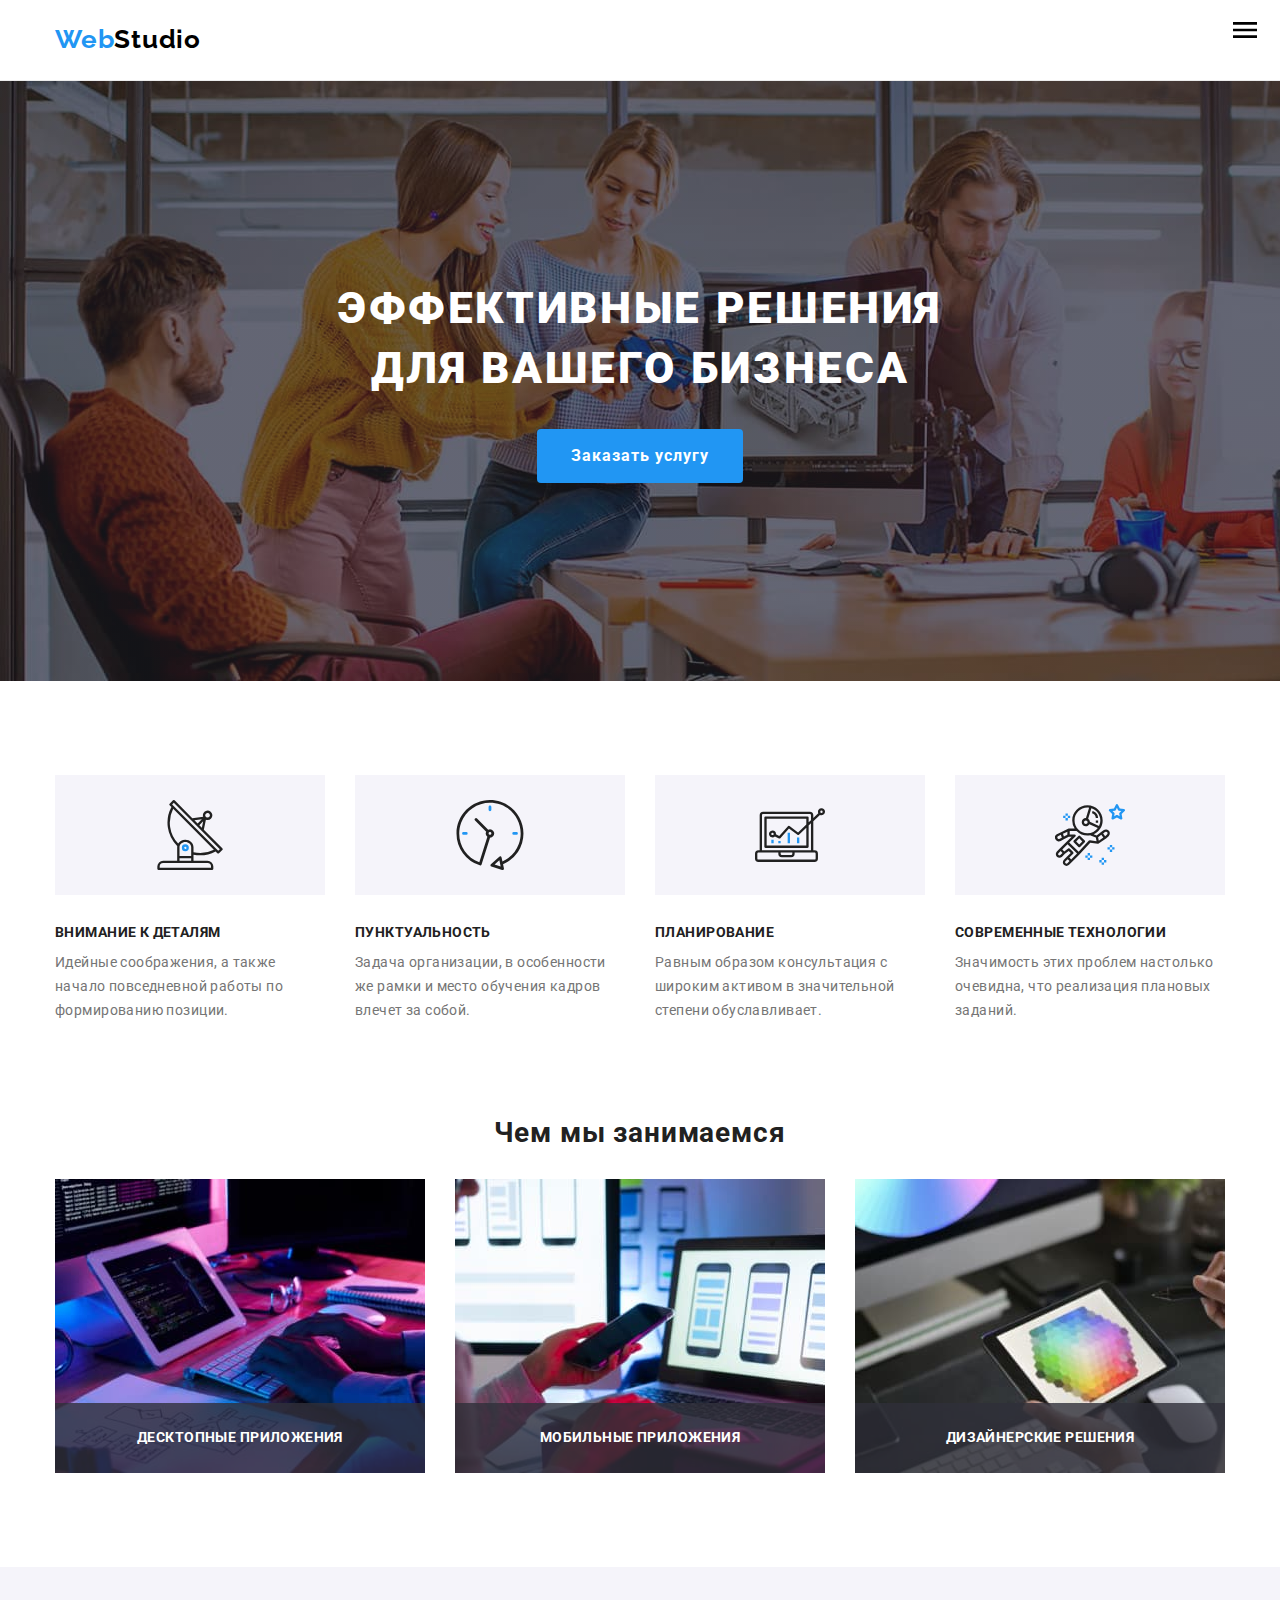
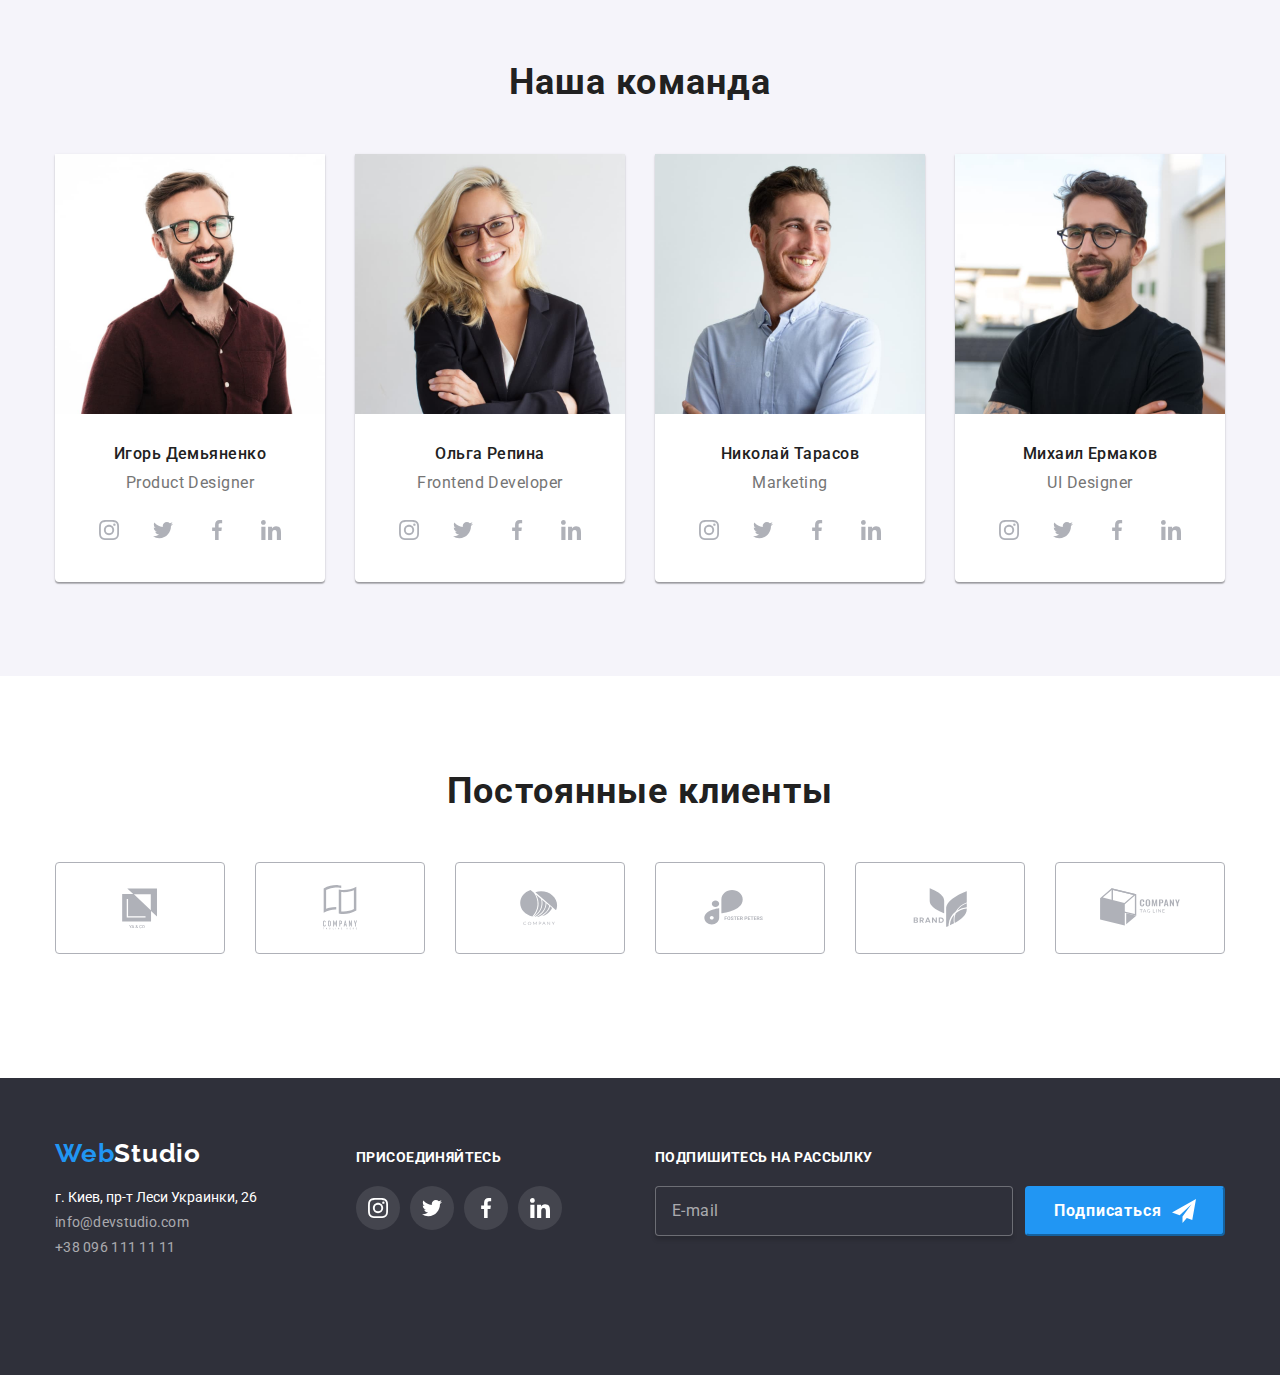
==== index.html @ 5c067ec2 "mobile-nav-menu" ====
<!DOCTYPE html>
<html lang="ru">
<head>
    <meta charset="UTF-8">
    <meta http-equiv="X-UA-Compatible" content="IE=edge">
    <meta name="viewport" content="width=device-width, initial-scale=1.0">
    <title>Студия</title>
    <link rel="preconnect" href="https://fonts.googleapis.com">
    <link rel="preconnect" href="https://fonts.gstatic.com" crossorigin>
    <link
        href="https://fonts.googleapis.com/css2?family=Oleo+Script&family=Raleway:wght@400;700&family=Roboto:wght@400;500;700;900&display=swap"
        rel="stylesheet">
    <link rel="stylesheet" href="https://cdnjs.cloudflare.com/ajax/libs/modern-normalize/1.1.0/modern-normalize.min.css">
    <link rel="stylesheet" href="./css/main.min.css">
</head>
<body>
    <header class="header">
        <div class="container">
            <a href="./index.html" class="header__logo"><span class="header__logo-accent">Web</span>Studio</a>
            <div class="nav-container" id="nav-container" data-menu>
                <nav class="main-nav">
                    <ul class="main-nav__list">
                        <li class="main-nav__item"><a href="./index.html" class="main-nav__current">Студия</a></li>
                        <li class="main-nav__item"><a href="./portfolio.html" class="main-nav__link">Портфолио</a></li>
                        <li class="main-nav__item"><a href="" class="main-nav__link">Контакты</a></li>
                    </ul>
                </nav>
                <ul class="header__contacts-list">
                    <li class="header__contacts-item">
                        <a href="mailto:info@devstudio.com" class="header__contacts-link">
                            <svg class="header__contacts-icon">
                                <use href="./images/icons.svg#envelope"></use>
                            </svg>
                            info@devstudio.com
                        </a>
                    </li>
                    <li class="header__contacts-item">
                        <a href="tel:+380961111111" class="header__contacts-link">
                            <svg class="header__contacts-icon">
                                <use href="./images/icons.svg#smartphone"></use>
                            </svg>
                            +38 096 111 11 11
                        </a>
                    </li>
                </ul>
            </div>
            <button type="button" class="nav-btn" aria-expanded="false" aria-controls="nav-container" data-menu-button>
                <svg width="40" height="40" aria-label="Переключатель мобильного меню">
                    <use class="nav-btn__icon-close" href="./images/icons.svg#close-mobile"></use>
                    <use class="nav-btn__icon-menu" href="./images/icons.svg#menu-mobile"></use>
                </svg>
            </button>
        </div>
    </header>
    <main>
        <section class="hero">
            <div class="container">
                <h1 class="hero__title">Эффективные решения <br>для вашего бизнеса</h1>
                <button type="button" class="hero__btn" data-modal-open>Заказать услугу</button>
            </div>
        </section>
        <section class="benefits section">
            <div class="container">
                <h2 class="benefits__title">Наши преимущества</h2>
                <ul class="benefits__list">
                    <li class="benefits__item">
                        <div class="benefits__container">
                            <svg class="benefits__icon">
                                <use href="./images/icons.svg#antenna-1"></use>
                            </svg>
                        </div>
                        <h3 class="benefits__item-title">Внимание к деталям</h3>
                        <p class="benefits__item-text">Идейные соображения, а также начало повседневной работы по формированию
                            позиции.</p>
                    </li>
                    <li class="benefits__item">
                        <div class="benefits__container">
                            <svg class="benefits__icon">
                                <use href="./images/icons.svg#clock-1"></use>
                            </svg>
                        </div>
                        <h3 class="benefits__item-title">Пунктуальность</h3>
                        <p class="benefits__item-text">Задача организации, в особенности же рамки и место обучения кадров влечет
                            за собой.</p>
                    </li>
                    <li class="benefits__item">
                        <div class="benefits__container">
                            <svg class="benefits__icon">
                                <use href="./images/icons.svg#diagram-1"></use>
                            </svg>
                        </div>
                        <h3 class="benefits__item-title">Планирование</h3>
                        <p class="benefits__item-text">Равным образом консультация с широким активом в значительной степени
                            обуславливает.</p>
                    </li>
                    <li class="benefits__item">
                        <div class="benefits__container">
                            <svg class="benefits__icon">
                                <use href="./images/icons.svg#astronaut-1"></use>
                            </svg>
                        </div>
                        <h3 class="benefits__item-title">Современные технологии</h3>
                        <p class="benefits__item-text">Значимость этих проблем настолько очевидна, что реализация плановых
                            заданий.</p>
                    </li>
                </ul>
            </div>
        </section>
        <section class="employment">
            <div class="container">
                <h2 class="employment__title">Чем мы занимаемся</h2>
                <ul class="employment__list">
                    <li class="employment__item">
                        <img src="./images/example-1.jpg" alt="Разработка програмного обеспечения" 
                            width="370" height="294" class="employment__img">
                        <div class="employment__box">
                            <h3 class="employment__item-title">Десктопные приложения</h3>
                        </div>
                    </li>
                    <li class="employment__item">
                        <img src="./images/example-2.jpg" alt="Веб-дизайн" 
                            width="370" height="294" class="employment__img">
                        <div class="employment__box">
                            <h3 class="employment__item-title">Мобильные приложения</h3>
                        </div>
                    </li>
                    <li class="employment__item">
                        <img src="./images/example-3.jpg" alt="Подбор цветовой гаммы"
                            width="370" height="294" class="employment__img">
                        <div class="employment__box">
                            <h3 class="employment__item-title">Дизайнерские решения</h3>
                        </div>
                        
                    </li>
                </ul>
            </div>
        </section>
        <section class="team section">
            <div class="container">
                <h2 class="team__title">Наша команда</h2>
                <ul class="team__list">
                    <li class="member">
                        <img src="./images/member-1.jpg" alt="Product Designer" width="270" height="260" class="member__photo">
                        <div class="member__description">
                            <h3 class="member__title">Игорь Демьяненко</h3>
                            <p lang="en" class="member__text">Product Designer</p>
                            <ul class="socials">
                                <li class="socials__item">
                                    <a href="https://www.instagram.com/" class="socials__link">
                                        <svg class="socials__icon">
                                            <use href="./images/icons.svg#instagram-2"></use>
                                        </svg>
                                    </a>
                                </li>
                                <li class="socials__item">
                                    <a href="https://twitter.com/" class="socials__link">
                                        <svg class="socials__icon">
                                            <use href="./images/icons.svg#twitter-1"></use>
                                        </svg>
                                    </a>
                                </li>
                                <li class="socials__item">
                                    <a href="https://www.facebook.com/" class="socials__link">
                                        <svg class="socials__icon">
                                            <use href="./images/icons.svg#facebook-1"></use>
                                        </svg>
                                    </a>
                                </li>
                                <li class="socials__item">
                                    <a href="https://www.linkedin.com/" class="socials__link">
                                        <svg class="socials__icon">
                                            <use href="./images/icons.svg#linkedin-1"></use>
                                        </svg>
                                    </a>
                                </li>
                            </ul>
                        </div>
                    </li>
                    <li class="member">
                        <img src="./images/member-2.jpg" alt="Frontend Developer" width="270" height="260" class="member__photo">
                        <div class="member__description">
                            <h3 class="member__title">Ольга Репина</h3>
                            <p lang="en" class="member__text">Frontend Developer</p>
                            <ul class="socials">
                                <li class="socials__item">
                                    <a href="https://www.instagram.com/" class="socials__link">
                                        <svg class="socials__icon">
                                            <use href="./images/icons.svg#instagram-2"></use>
                                        </svg>
                                    </a>
                                </li>
                                <li class="socials__item">
                                    <a href="https://twitter.com/" class="socials__link">
                                        <svg class="socials__icon">
                                            <use href="./images/icons.svg#twitter-1"></use>
                                        </svg>
                                    </a>
                                </li>
                                <li class="socials__item">
                                    <a href="https://www.facebook.com/" class="socials__link">
                                        <svg class="socials__icon">
                                            <use href="./images/icons.svg#facebook-1"></use>
                                        </svg>
                                    </a>
                                </li>
                                <li class="socials__item">
                                    <a href="https://www.linkedin.com/" class="socials__link">
                                        <svg class="socials__icon">
                                            <use href="./images/icons.svg#linkedin-1"></use>
                                        </svg>
                                    </a>
                                </li>
                            </ul>
                        </div>
                    </li>
                    <li class="member">
                        <img src="./images/member-3.jpg" alt="Marketing" width="270" height="260" class="member__photo">
                        <div class="member__description">
                            <h3 class="member__title">Николай Тарасов</h3>
                            <p lang="en" class="member__text">Marketing</p>
                            <ul class="socials">
                                <li class="socials__item">
                                    <a href="https://www.instagram.com/" class="socials__link">
                                        <svg class="socials__icon">
                                            <use href="./images/icons.svg#instagram-2"></use>
                                        </svg>
                                    </a>
                                </li>
                                <li class="socials__item">
                                    <a href="https://twitter.com/" class="socials__link">
                                        <svg class="socials__icon">
                                            <use href="./images/icons.svg#twitter-1"></use>
                                        </svg>
                                    </a>
                                </li>
                                <li class="socials__item">
                                    <a href="https://www.facebook.com/" class="socials__link">
                                        <svg class="socials__icon">
                                            <use href="./images/icons.svg#facebook-1"></use>
                                        </svg>
                                    </a>
                                </li>
                                <li class="socials__item">
                                    <a href="https://www.linkedin.com/" class="socials__link">
                                        <svg class="socials__icon">
                                            <use href="./images/icons.svg#linkedin-1"></use>
                                        </svg>
                                    </a>
                                </li>
                            </ul>
                        </div>
                    </li>
                    <li class="member">
                        <img src="./images/member-4.jpg" alt="UI Designer" width="270" height="260" class="member__photo">
                        <div class="member__description">
                            <h3 class="member__title">Михаил Ермаков</h3>
                            <p lang="en" class="member__text">UI Designer</p>
                            <ul class="socials">
                                <li class="socials__item">
                                    <a href="https://www.instagram.com/" class="socials__link">
                                        <svg class="socials__icon">
                                            <use href="./images/icons.svg#instagram-2"></use>
                                        </svg>
                                    </a>
                                </li>
                                <li class="socials__item">
                                    <a href="https://twitter.com/" class="socials__link">
                                        <svg class="socials__icon">
                                            <use href="./images/icons.svg#twitter-1"></use>
                                        </svg>
                                    </a>
                                </li>
                                <li class="socials__item">
                                    <a href="https://www.facebook.com/" class="socials__link">
                                        <svg class="socials__icon">
                                            <use href="./images/icons.svg#facebook-1"></use>
                                        </svg>
                                    </a>
                                </li>
                                <li class="socials__item">
                                    <a href="https://www.linkedin.com/" class="socials__link">
                                        <svg class="socials__icon">
                                            <use href="./images/icons.svg#linkedin-1"></use>
                                        </svg>
                                    </a>
                                </li>
                            </ul>
                        </div>
                    </li>
                </ul>
            </div>
        </section>
        <section class="clients section">
            <div class="container">
                <h2 class="clients__title">Постоянные клиенты</h2>
                <ul class="clients__list">
                    <li class="clients__item">
                        <a href="" class="clients__link">
                            <svg class="clients__icon">
                                <use href="./images/icons.svg#logo"></use>
                            </svg>
                        </a>
                    </li>
                    <li class="clients__item">
                        <a href="" class="clients__link">
                            <svg class="clients__icon">
                                <use href="./images/icons.svg#logo-1"></use>
                            </svg>
                        </a>
                    </li>
                    <li class="clients__item">
                        <a href="" class="clients__link">
                            <svg class="clients__icon">
                                <use href="./images/icons.svg#logo-2"></use>
                            </svg>
                        </a>
                    </li>
                    <li class="clients__item">
                        <a href="" class="clients__link">
                            <svg class="clients__icon">
                                <use href="./images/icons.svg#logo-3"></use>
                            </svg>
                        </a>
                    </li>
                    <li class="clients__item">
                        <a href="" class="clients__link">
                            <svg class="clients__icon">
                                <use href="./images/icons.svg#logo-4"></use>
                            </svg>
                        </a>
                    </li>
                    <li class="clients__item">
                        <a href="" class="clients__link">
                            <svg class="clients__icon">
                                <use href="./images/icons.svg#logo-5"></use>
                            </svg>
                        </a>
                    </li>
                </ul>
            </div>
        </section>
    </main>
    <footer class="footer">
        <div class="container">
            <div class="address">
                <a href="./index.html" class="address__logo"><span class="address__logo-accent">Web</span>Studio</a>
                <address>
                    <p class="address__location">г. Киев, пр-т Леси Украинки, 26</p>
                    <ul class="address__contacts">
                        <li class="address__item"><a href="mailto:info@devstudio.com"
                                class="address__link">info@devstudio.com</a></li>
                        <li class="address__item"><a href="tel:+380961111111" class="address__link">+38 096 111 11 11</a>
                        </li>
                    </ul>
                </address>
            </div>
            <div class="footer__socials-container">
                <strong class="footer__call">Присоединяйтесь</strong>
                <ul class="footer__socials">
                    <li class="footer__socials-item socials__item">
                        <a href="https://www.instagram.com/" class="footer__socials-link">
                            <svg class="footer__socials-icon">
                                <use href="./images/icons.svg#instagram-2"></use>
                            </svg>
                        </a>
                    </li>
                    <li class="footer__socials-item socials__item">
                        <a href="https://twitter.com/" class="footer__socials-link">
                            <svg class="footer__socials-icon">
                                <use href="./images/icons.svg#twitter-1"></use>
                            </svg>
                        </a>
                    </li>
                    <li class="footer__socials-item socials__item">
                        <a href="https://www.facebook.com/" class="footer__socials-link">
                            <svg class="footer__socials-icon">
                                <use href="./images/icons.svg#facebook-1"></use>
                            </svg>
                        </a>
                    </li>
                    <li class="footer__socials-item socials__item">
                        <a href="https://www.linkedin.com/" class="footer__socials-link">
                            <svg class="footer__socials-icon">
                                <use href="./images/icons.svg#linkedin-1"></use>
                            </svg>
                        </a>
                    </li>
                </ul>
            </div>
            <div class="footer__form">
                <strong class="footer__call">Подпишитесь на рассылку</strong>
                <form class="footer__form-box">
                    <input type="email" name="email" class="footer__input" placeholder="E-mail">
                    <button type="submit" class="btn">
                        <span class="btn__txt">Подписаться</span>
                        <svg class="btn__icon">
                            <use href="./images/icons.svg#send"></use>
                        </svg>
                    </button>
                </form>
            </div>
        </div>
    </footer>
    <div class="back-drop is-hidden" data-modal>
        <div class="modal">
            <form class="modal-form">
                <strong class="modal-form__call">Оставьте свои данные, мы вам перезвоним</strong>
                <div class="modal-form__field">
                    <label class="modal-form__label">
                        <span class="modal-form__name">Имя</span>
                        <input type="text" class="modal-form__input" name="name">
                        <svg class="modal-form__icon">
                            <use href="./images/icons.svg#person"></use>
                        </svg>
                    </label>
                </div>
                <div class="modal-form__field">
                    <label class="modal-form__label">
                        <span class="modal-form__name">Телефон</span>
                        <input type="text" class="modal-form__input" name="phone">
                        <svg class="modal-form__icon">
                            <use href="./images/icons.svg#phone"></use>
                        </svg>
                    </label>
                </div>
                <div class="modal-form__field">
                    <label class="modal-form__label">
                        <span class="modal-form__name">Почта</span>
                        <input type="text" class="modal-form__input" name="email">
                        <svg class="modal-form__icon">
                            <use href="./images/icons.svg#email"></use>
                        </svg>
                    </label>
                </div>
                <div class="modal-form__comment">
                    <label class="modal-form__label">
                        <span class="modal-form__name">Комментарий</span>
                        <textarea name="comments" class="modal-form__textarea" rows="5" placeholder="Введите текст"></textarea>
                    </label>
                </div>
                <div class="agreement">
                    <label class="agreement__label">
                        <input type="checkbox" class="agreement__input" name="check">
                        <svg class="agreement__checkbox">
                            <use href="./images/icons.svg#check"></use>
                        </svg>
                        <span class="agreement__text">Соглашаюсь с рассылкой и принимаю <a href="" class="agreement__link">Условия договора</a></span>
                    </label>
                </div>
                <button type="submit" class="btn">
                    <span class="btn__txt">Отправить</span>
                </button>
            </form>
            <button type="button" class="modal__btn" data-modal-close>
                <svg class="modal__icon">
                    <use href="./images/icons.svg#close"></use>
                </svg>
            </button>
        </div>
    </div>
    <script src="./js/modal.js"></script>
    <script src="./js/menu.js"></script>
</body>
</html>
---- css/main.min.css ----
body{font-family:Roboto;font-size:14px;color:#757575;background-color:#fff}h1,h2,h3,p,ul{margin:0;padding:0}.container{margin-left:auto;margin-right:auto;padding-left:15px;padding-right:15px}@media screen and (min-width: 480px){.container{width:480px}}@media screen and (min-width: 768px){.container{width:768px}}@media screen and (min-width: 1200px){.container{width:1200px}}.header__contacts-list,.main-nav__list,.benefits__list,.employment__list,.team__list,.socials,.clients__list,.footer__socials,.address__contacts,.filter,.examples{list-style-type:none}.section{padding-top:60px;padding-bottom:60px}@media screen and (min-width: 1200px){.section{padding-top:94px;padding-bottom:94px}}.hero,.hero__btn,.benefits__container,.employment__box,.socials__link,.footer__socials-link,.btn,.modal__btn,.agreement__label{display:flex;align-items:center;justify-content:center}.benefits__title,.agreement__input,.portfolio__title{position:absolute;width:1px;height:1px;margin:-1px;border:0;padding:0;white-space:nowrap;clip-path:inset(100%);clip:rect(0 0 0 0);overflow:hidden}.employment__title,.team__title,.clients__title{margin-bottom:30px;font-weight:700;font-size:28px;line-height:1.17;text-align:center;letter-spacing:0.03em;color:#212121}.header{border-bottom:1px solid #ececec;position:relative}.header .container{display:flex;align-items:center}.header__logo{margin-right:93px;font-family:Raleway;font-weight:700;font-size:26px;line-height:1.19;letter-spacing:0.03em;color:#000;text-decoration:none;padding-top:24px;padding-bottom:25px}.header__logo-accent{color:#2196f3}.header__contacts-list{display:flex}.header__contacts-link{display:flex;align-items:center;text-decoration:none;padding-top:32px;padding-bottom:32px;font-style:normal;font-weight:500;font-size:14px;line-height:1.14px;letter-spacing:0.02em;color:#757575;transition:color 250ms cubic-bezier(0.4, 0, 0.2, 1)}.header__contacts-link:hover,.header__contacts-link:focus{color:#2196f3}.header__contacts-link:visited{color:#757575}.header__contacts-item:first-child{margin-right:50px}.header__contacts-icon{margin-right:10px;height:16px;width:16px;fill:#757575;transition:fill 250ms cubic-bezier(0.4, 0, 0.2, 1)}.header__contacts-link:hover .header__contacts-icon,.header__contacts-link:focus .header__contacts-icon{fill:#2196f3}.main-nav{margin-right:auto}.main-nav__list{display:flex}.main-nav__item{margin-right:50px;position:relative}.main-nav__item:last-child{margin-right:0}.main-nav__link{display:block;text-decoration:none;color:#212121;font-weight:500;font-size:14px;line-height:1.14;letter-spacing:0.02em;padding-top:32px;padding-bottom:32px;transition:color 250ms cubic-bezier(0.4, 0, 0.2, 1)}.main-nav__link:visited{color:#212121}.main-nav__link:hover,.main-nav__link:focus{color:#2196f3}.main-nav__current{display:block;color:#2196f3;text-decoration:none;font-weight:500;font-size:14px;line-height:1.14;letter-spacing:0.02em;padding-top:32px;padding-bottom:32px}.main-nav__current::after{content:'';display:block;background:#2196f3;border-radius:2px;height:4px;width:100%;position:absolute;bottom:-1px}.nav-btn{display:inline-flex;position:absolute;right:15px;top:10px;margin:0;padding:0;border:none;background-color:transparent}.nav-btn__icon-close,.nav-btn__icon-menu{fill:#000;transition:fill 250ms cubic-bezier(0.4, 0, 0.2, 1)}.nav-btn:hover,.nav-btn:focus{cursor:pointer}.nav-btn:hover .nav-btn__icon-close,.nav-btn:hover .nav-btn__icon-menu,.nav-btn:focus .nav-btn__icon-close,.nav-btn:focus .nav-btn__icon-menu{fill:#2196f3}.nav-btn .nav-btn__icon-close{display:none}.nav-btn.is-open .nav-btn__icon-close{display:block}.nav-btn.is-open .nav-btn__icon-menu{display:none}.nav-container{display:none;position:absolute;top:100%;left:0;width:100%;height:100vh;background-color:#fff;text-align:center}.nav-container.is-open{display:block}.hero{height:400px;margin-right:auto;margin-left:auto;background-repeat:no-repeat;background-color:#2f303a;max-width:480px;background-image:linear-gradient(to right, rgba(47,48,58,0.4), rgba(47,48,58,0.4)),url("../images/hero-bg-480.jpg");background-size:480px}@media (min-device-pixel-ratio: 2), (min-resolution: 192dpi), (min-resolution: 2dppx){.hero{background-image:linear-gradient(to right, rgba(47,48,58,0.4), rgba(47,48,58,0.4)),url("../images/hero-bg-480@2x.jpg")}}@media screen and (min-width: 768px){.hero{max-width:768px;background-image:linear-gradient(to right, rgba(47,48,58,0.4), rgba(47,48,58,0.4)),url("../images/hero-bg-768.jpg");background-size:768px}}@media screen and (min-width: 768px) and (min-device-pixel-ratio: 2), screen and (min-width: 768px) and (min-resolution: 192dpi), screen and (min-width: 768px) and (min-resolution: 2dppx){.hero{background-image:linear-gradient(to right, rgba(47,48,58,0.4), rgba(47,48,58,0.4)),url("../images/hero-bg-768@2x.jpg")}}@media screen and (min-width: 1200px){.hero{max-width:1600px;height:600px;background-image:linear-gradient(to right, rgba(47,48,58,0.4), rgba(47,48,58,0.4)),url("../images/hero-bg-1600.jpg");background-size:1600px}}@media screen and (min-width: 1200px) and (min-device-pixel-ratio: 2), screen and (min-width: 1200px) and (min-resolution: 192dpi), screen and (min-width: 1200px) and (min-resolution: 2dppx){.hero{background-image:linear-gradient(to right, rgba(47,48,58,0.4), rgba(47,48,58,0.4)),url("../images/hero-bg-1600@2x.jpg")}}.hero__title{font-weight:900;font-size:26px;line-height:1.62;margin-bottom:30px;text-align:center;letter-spacing:0.06em;text-transform:uppercase;color:#fff}@media screen and (min-width: 1200px){.hero__title{font-size:44px;line-height:1.36}}.hero__btn{margin-left:auto;margin-right:auto;padding:10px 32px 10px 32px;color:#fff;background-color:#2196f3;font-family:inherit;font-weight:700;font-size:16px;line-height:1.88;letter-spacing:0.06em;cursor:pointer;border-radius:4px;border-color:transparent;transition:background-color 250ms cubic-bezier(0.4, 0, 0.2, 1)}.hero__btn:hover,.hero__btn:focus{background-color:#188ce8}@media screen and (min-width: 768px){.benefits__list{display:flex;flex-wrap:wrap}}.benefits__container{margin-bottom:30px;height:120px;width:100%;background-color:#f5f4fa}.benefits__icon{height:70px;width:70px}.benefits__item{width:100%}@media screen and (min-width: 768px){.benefits__item{width:354px;margin-left:30px}}@media screen and (min-width: 1200px){.benefits__item{width:270px}}@media screen and (min-width: 1200px){.benefits__item:first-child{margin-left:0}}@media screen and (min-width: 768px) and (max-width: 1199px){.benefits__item:nth-child(2n+1){margin-left:0}}@media screen and (min-width: 768px) and (max-width: 1199px){.benefits__item:nth-child(-n+2){margin-bottom:30px}}.benefits__item-title{margin-bottom:10px;color:#212121;font-weight:700;font-size:14px;line-height:1.14;letter-spacing:0.03em;text-transform:uppercase;text-align:center}@media screen and (min-width: 768px){.benefits__item-title{text-align:left}}.benefits__item-text{line-height:1.71;letter-spacing:0.03em}.employment{display:none;padding-bottom:94px}@media screen and (min-width: 1200px){.employment{display:block}}.employment__list{display:flex}.employment__img{display:block}.employment__item{margin-right:30px;position:relative}.employment__item:last-child{margin-right:0}.employment__item-title{font-family:Roboto;font-weight:700;font-size:14px;line-height:1.14;letter-spacing:0.03em;text-transform:uppercase;color:#fff}.employment__img{display:block;max-width:100%;height:auto}.employment__img::after{content:'';display:block;width:100%}.employment__box{position:absolute;transform:translate(0, -100%);width:100%;height:70px;background-color:rgba(47,48,58,0.8)}.team{background-color:#f5f4fa}@media screen and (min-width: 1200px){.team__title{font-size:36px;margin-bottom:50px}}@media screen and (min-width: 768px){.team__list{display:flex;flex-wrap:wrap}}.member{width:100%;background-color:#fff;box-shadow:0px 1px 3px rgba(0,0,0,0.12),0px 1px 1px rgba(0,0,0,0.14),0px 2px 1px rgba(0,0,0,0.2);border-radius:0px 0px 4px 4px;margin-bottom:30px}@media screen and (min-width: 768px){.member{width:354px;margin-left:30px}}@media screen and (min-width: 1200px){.member{width:270px;margin-bottom:0}}.member:last-child{margin-bottom:0}@media screen and (min-width: 768px){.member:nth-last-child(-n+2){margin-bottom:0}}@media screen and (min-width: 768px) and (max-width: 1199px){.member:nth-child(2n+1){margin-left:0}}@media screen and (min-width: 1200px){.member:first-child{margin-left:0}}@media screen and (min-width: 768px) and (max-width: 1199px){.member:nth-child(-n+2){margin-bottom:30px}}.member__title{margin-bottom:10px;font-weight:500;font-size:16px;line-height:1.19;text-align:center;letter-spacing:0.03em;color:#212121}.member__description{padding-top:30px;padding-bottom:24px}@media screen and (min-width: 1200px){.member__description{padding-bottom:30px}}.member__text{margin-bottom:16px;font-weight:400;font-size:16px;line-height:1.19;text-align:center;letter-spacing:0.03em;color:#757575}.member__photo{display:block}.socials{display:flex;justify-content:center}.socials__item{margin-left:10px}.socials__item:first-child{margin-left:0}.socials__link{height:44px;width:44px;border-radius:50%;background-color:#fff;transition:background-color 250ms cubic-bezier(0.4, 0, 0.2, 1)}.socials__link:hover,.socials__link:focus{background-color:#2196f3}.socials__link:hover .socials__icon,.socials__link:focus .socials__icon{fill:#fff}.socials__icon{fill:#afb1b8;height:20px;width:20px;transition:fill 250ms cubic-bezier(0.4, 0, 0.2, 1)}@media screen and (min-width: 1200px){.clients__title{font-size:36px;margin-bottom:50px}}.clients__list{display:flex;flex-wrap:wrap}.clients__item{margin-left:30px;margin-bottom:30px}@media screen and (max-width: 767px){.clients__item:nth-child(2n+1){margin-left:0}}@media screen and (max-width: 767px){.clients__item:nth-last-child(-n+2){margin-bottom:0}}@media screen and (min-width: 768px) and (max-width: 1199px){.clients__item:nth-last-child(-n+3){margin-bottom:0}}@media screen and (min-width: 768px) and (max-width: 1199px){.clients__item:nth-child(3n+1){margin-left:0}}@media screen and (min-width: 1200px){.clients__item:first-child{margin-left:0}}.clients__link{display:flex;height:92px;width:210px;border:1px solid #afb1b8;border-radius:4px;transition:border-color 250ms cubic-bezier(0.4, 0, 0.2, 1)}@media screen and (min-width: 768px){.clients__link{width:226px}}@media screen and (min-width: 1200px){.clients__link{width:170px}}.clients__link:hover,.clients__link:focus{border-color:#2196f3}.clients__link:hover .clients__icon,.clients__link:focus .clients__icon{fill:#2196f3}.clients__icon{fill:#afb1b8;transition:fill 250ms cubic-bezier(0.4, 0, 0.2, 1)}.footer{padding-top:60px;padding-bottom:60px;background-color:#2f303a}.footer__socials-container{display:flex;flex-direction:column;align-items:center;margin-bottom:60px}@media screen and (min-width: 1200px){.footer__socials-container{margin-left:70px;display:block}}.footer__call{font-family:Roboto;font-weight:700;font-size:14px;line-height:1.14;letter-spacing:0.03em;text-transform:uppercase;color:#fff}.footer__socials{display:flex;margin-top:20px}.footer__socials-icon{fill:#fff;height:20px;width:20px}.footer__socials-link{height:44px;width:44px;border-radius:50%;background-color:rgba(255,255,255,0.1);transition:background-color 250ms cubic-bezier(0.4, 0, 0.2, 1)}.footer__socials-link:hover,.footer__socials-link:focus{background-color:#2196f3}.footer__form{display:flex;flex-direction:column;align-items:center;width:100%}@media screen and (min-width: 1200px){.footer__form{margin-left:93px;width:570px;display:block}}.footer__form-box{display:flex;flex-direction:column;align-items:center;margin-top:20px;width:100%}@media screen and (min-width: 1200px){.footer__form-box{flex-direction:row}}.footer__input{border:1px solid rgba(255,255,255,0.3);box-sizing:border-box;box-shadow:0px 4px 4px rgba(0,0,0,0.15);border-radius:4px;width:100%;height:50px;background-color:#2f303a;margin-bottom:20px;padding-left:16px;color:#fff}@media screen and (min-width: 768px){.footer__input{width:450px}}@media screen and (min-width: 1200px){.footer__input{width:358px;margin-right:12px;margin-bottom:0}}.footer__input::placeholder{font-family:Roboto;font-style:normal;font-weight:400;font-size:16px;line-height:1.25;display:flex;align-items:center;letter-spacing:0.03em;color:rgba(255,255,255,0.6)}.footer .container{display:flex;flex-direction:column;align-items:center}@media screen and (min-width: 768px){.footer .container{display:flex;flex-direction:row;flex-wrap:wrap;justify-content:space-around;align-items:baseline}}@media screen and (min-width: 1200px){.footer .container{flex-wrap:nowrap;justify-content:space-between}}.address{display:flex;flex-direction:column;align-items:center;width:232px;margin-bottom:60px}@media screen and (min-width: 1200px){.address{display:block}}.address__logo{display:inline-block;margin-bottom:20px;font-family:Raleway;font-weight:700;font-size:24px;line-height:1.17;letter-spacing:0.03em;color:#fff;text-decoration:none}@media screen and (min-width: 1200px){.address__logo{font-size:26px;line-height:1.19}}.address__logo-accent{color:#2196f3}.address__location{margin-bottom:9px;color:#fff;font-style:normal}.address__contacts{display:flex;flex-direction:column;align-items:center}@media screen and (min-width: 1200px){.address__contacts{display:block}}.address__item:first-child{margin-bottom:9px}.address__link{text-decoration:none;font-style:normal;font-weight:400;font-size:14px;line-height:1.14px;letter-spacing:0.02em;color:rgba(255,255,255,0.6);transition:color 250ms cubic-bezier(0.4, 0, 0.2, 1)}.address__link:hover,.address__link:focus{color:#2196f3}.address__link:visited{color:rgba(255,255,255,0.6)}.btn{background-color:#2196f3;width:200px;height:50px;border-radius:4px;border-color:#2196f3;cursor:pointer;transition:background-color 250ms cubic-bezier(0.4, 0, 0.2, 1),box-shadow 250ms cubic-bezier(0.4, 0, 0.2, 1)}.btn:hover,.btn:focus{background-color:#188ce8;box-shadow:0px 4px 4px rgba(0,0,0,0.15)}.btn__txt{color:#fff;font-family:Roboto;font-style:normal;font-weight:700;font-size:16px;line-height:1.88;letter-spacing:0.06em;margin-right:10px}.btn__icon{fill:#fff;height:24px;width:24px}.back-drop{position:fixed;top:0;left:0;opacity:1;width:100%;height:100%;background-color:rgba(0,0,0,0.2);transition:opacity 250ms cubic-bezier(0.4, 0, 0.2, 1),visibility 250ms cubic-bezier(0.4, 0, 0.2, 1);visibility:visible}.back-drop.is-hidden{opacity:0;pointer-events:none;visibility:hidden}.back-drop.is-hidden .modal{transform:translate(-50%, -50%) scale(0.5)}.modal{position:absolute;top:50%;left:50%;width:450px;padding:40px;border-radius:4px;background:#fff;box-shadow:0px 1px 3px rgba(0,0,0,0.12),0px 1px 1px rgba(0,0,0,0.14),0px 2px 1px rgba(0,0,0,0.2);transform:translate(-50%, -50%) scale(1);transition:transform 250ms cubic-bezier(0.4, 0, 0.2, 1)}@media screen and (min-width: 1200px){.modal{width:528px}}.modal__btn{position:absolute;top:8px;right:8px;padding:0;width:30px;height:30px;border-radius:50%;border-width:1px;border-color:rgba(0,0,0,0.1);background-color:#fff;cursor:pointer}.modal__btn:focus .modal__icon,.modal__btn:hover .modal__icon{fill:#2196f3}.modal__icon{fill:#000;height:18px;width:18px;transition:fill 250ms cubic-bezier(0.4, 0, 0.2, 1)}.modal-form__call{display:inline-block;margin-bottom:12px;font-family:Roboto;font-weight:700;font-size:20px;line-height:1.15;text-align:center;letter-spacing:0.03em;color:#212121}.modal-form__field{position:relative;margin-bottom:10px}.modal-form__name{display:inline-block;font-family:Roboto;font-weight:400;font-size:12px;line-height:1.16;letter-spacing:0.01em;margin-bottom:4px}.modal-form__input{display:inline-block;width:100%;height:40px;padding-left:42px;border:1px solid rgba(33,33,33,0.2);box-sizing:border-box;border-radius:4px;transition:border-color 250ms cubic-bezier(0.4, 0, 0.2, 1)}.modal-form__input:focus{border-color:#2196f3}.modal-form__input:focus+.modal-form__icon{fill:#2196f3}.modal-form__icon{position:absolute;top:29px;left:12px;fill:#212121;height:18px;width:18px;transition:fill 250ms cubic-bezier(0.4, 0, 0.2, 1)}.modal-form__comment{margin-bottom:20px;width:100%}.modal-form__textarea{display:inline-block;resize:none;width:100%;height:120px;padding:12px 16px;border:1px solid rgba(33,33,33,0.2);box-sizing:border-box;border-radius:4px;transition:border-color 250ms cubic-bezier(0.4, 0, 0.2, 1)}.modal-form__textarea::placeholder{font-family:Roboto;font-size:12px;line-height:1.16;letter-spacing:0.01em;color:rgba(117,117,117,0.5)}.modal-form .btn{display:flex;justify-content:center;margin-left:auto;margin-right:auto}.agreement{margin-bottom:30px}@media screen and (min-width: 1200px){.agreement{padding-left:12px}}.agreement__text{font-family:Roboto;font-weight:400;font-size:12px;line-height:1.17;letter-spacing:0.03em}@media screen and (min-width: 1200px){.agreement__text{font-size:14px;line-height:1.71}}.agreement__input:checked+.agreement__checkbox{background-color:#2196f3;box-shadow:inset 0 0 0 2px #2196f3}.agreement__input:focus+.agreement__checkbox{box-shadow:inset 0 0 0 2px #2196f3}.agreement__checkbox{margin-right:8px;box-sizing:border-box;width:16px;height:15px;fill:#fff;border-radius:2px;transition:box-shadow 250ms cubic-bezier(0.4, 0, 0.2, 1),background-color 250ms cubic-bezier(0.4, 0, 0.2, 1);box-shadow:inset 0 0 0 2px #212121}.agreement__link{color:#2196f3}.filter{display:flex;justify-content:left;margin-bottom:40px;flex-wrap:wrap}@media screen and (min-width: 768px){.filter{margin-bottom:30px;justify-content:center}}@media screen and (min-width: 1200px){.filter{margin-bottom:50px}}.filter__item{margin-right:8px}@media screen and (max-width: 767px){.filter__item:nth-child(-n+3){margin-bottom:15px}}.filter__item:last-child{margin-right:0}.filter__btn{padding:6px 22px;font-family:inherit;font-weight:500;font-size:16px;line-height:1.62;text-align:center;letter-spacing:0.03em;cursor:pointer;color:#212121;background-color:#f5f4fa;border-radius:4px;border-color:transparent;transition:background-color 250ms cubic-bezier(0.4, 0, 0.2, 1),color 250ms cubic-bezier(0.4, 0, 0.2, 1),box-shadow 250ms cubic-bezier(0.4, 0, 0.2, 1)}.filter__btn:hover,.filter__btn:focus{background-color:#2196f3;color:#fff;box-shadow:0px 3px 1px,0px 1px 2px rgba(0,0,0,0.08),0px 2px 2px rgba(0,0,0,0.12)}.filter__current{background-color:#2196f3;color:#fff;box-shadow:0px 3px 1px,0px 1px 2px rgba(0,0,0,0.08),0px 2px 2px rgba(0,0,0,0.12)}@media screen and (min-width: 768px){.examples{display:flex;flex-wrap:wrap}}.examples__item{margin-bottom:30px}@media screen and (min-width: 768px){.examples__item:nth-child(2n){margin-left:30px}}@media screen and (max-width: 1199px){.examples__item:last-child{margin-bottom:0}}@media screen and (min-width: 1200px){.examples__item{margin-left:30px;margin-top:30px}}@media screen and (min-width: 1200px){.examples__item:nth-child(3n+1){margin-left:0}}@media screen and (min-width: 1200px){.examples__item:nth-last-child(n+7){margin-top:0}}.examples__link{display:block;width:450px;text-decoration:none;transition:box-shadow 250ms cubic-bezier(0.4, 0, 0.2, 1)}@media screen and (min-width: 768px){.examples__link{width:354px}}@media screen and (min-width: 1200px){.examples__link{width:370px}}.examples__link:hover,.examples__link:focus{box-shadow:0px 1px 1px rgba(0,0,0,0.12),0px 4px 4px rgba(0,0,0,0.06),1px 4px 6px rgba(0,0,0,0.16)}.examples__link:hover .examples__text,.examples__link:focus .examples__text{transform:translate(0, -100%)}.examples__box{position:relative;overflow:hidden}.examples__text{font-family:'Roboto';font-weight:400;font-size:18px;line-height:1.56;letter-spacing:0.03em;background-color:rgba(33,150,243,0.9);color:#fff;position:absolute;top:100%;left:0;height:100%;padding:63px 24px;transition:transform 250ms cubic-bezier(0.4, 0, 0.2, 1)}.examples__description{padding:20px 24px;border-bottom:1px solid #eee;border-left:1px solid #eee;border-right:1px solid #eee}.examples__name{margin-bottom:4px;font-style:normal;font-weight:bold;font-size:18px;line-height:2;letter-spacing:0.06em;color:#212121}.examples__field{font-size:16px;line-height:1.88;letter-spacing:0.03em;color:#757575}.examples__photo{display:block}
/*# sourceMappingURL=main.min.css.map */
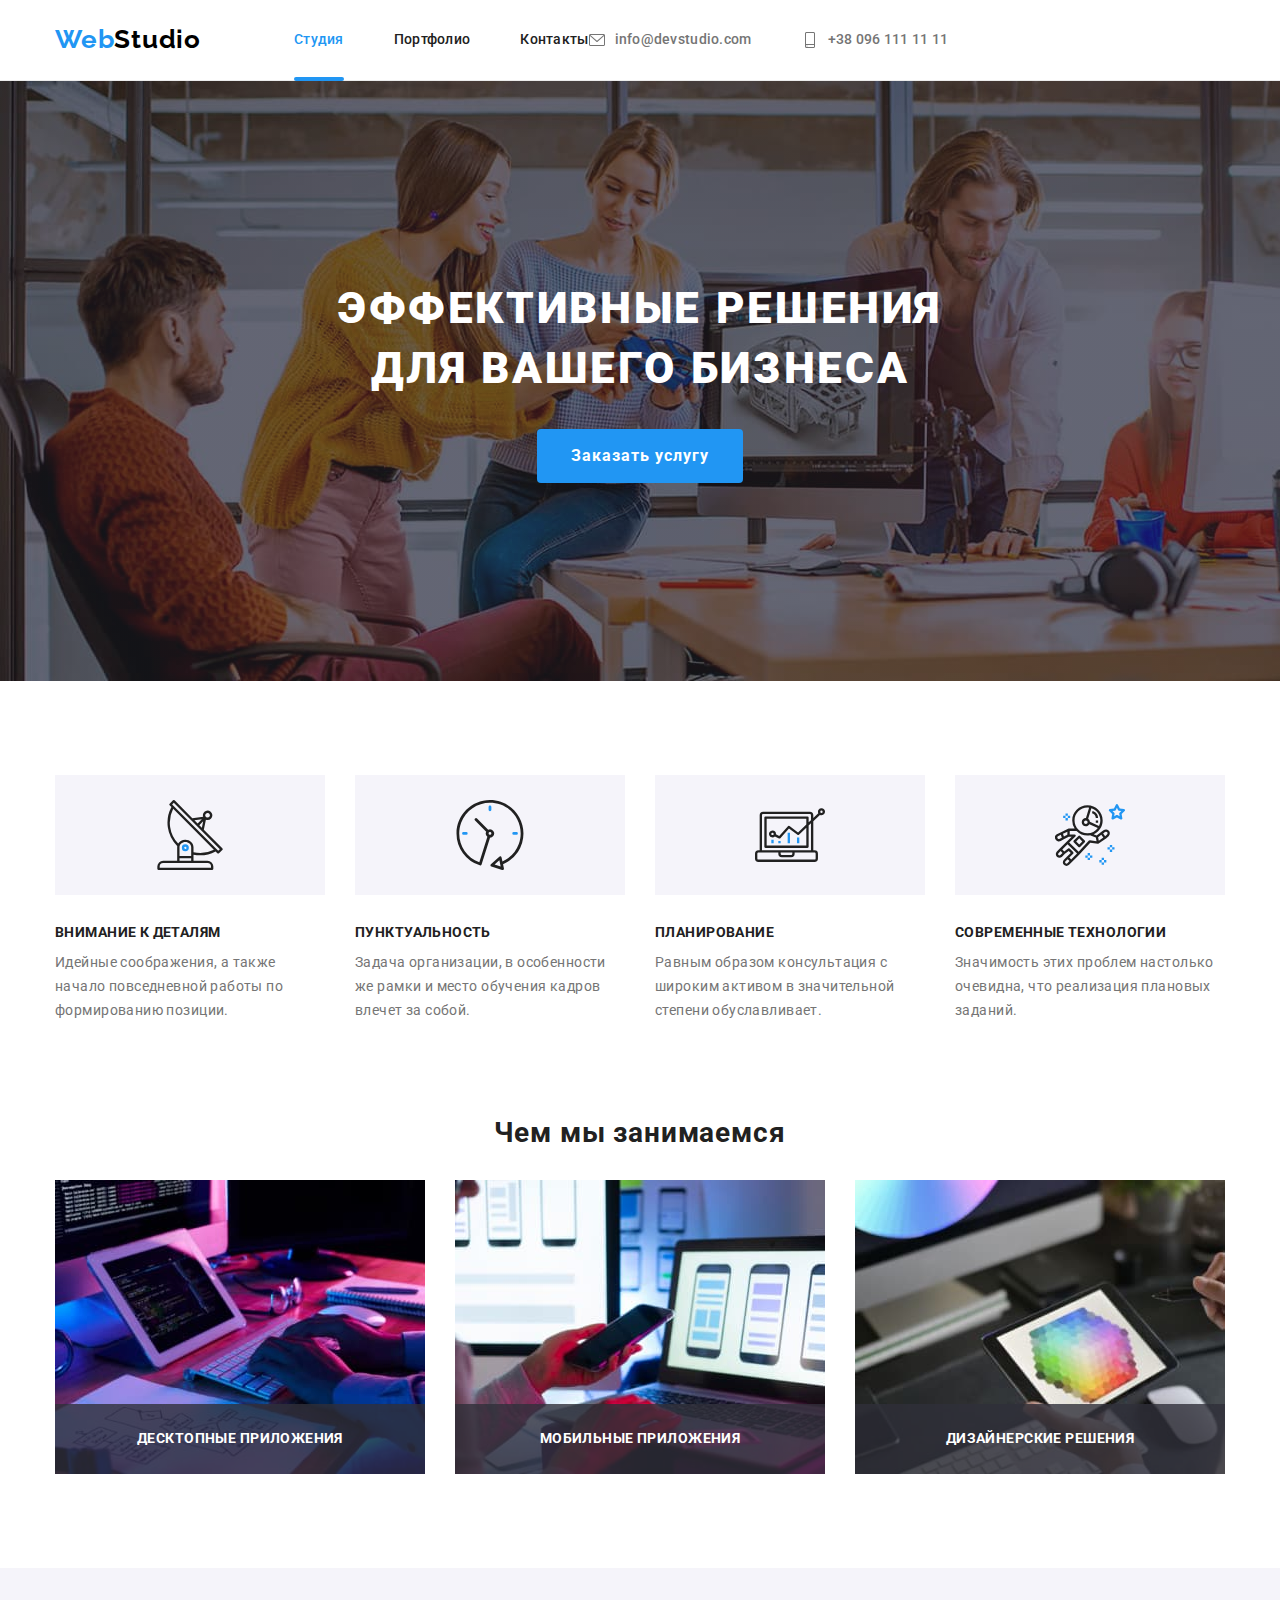
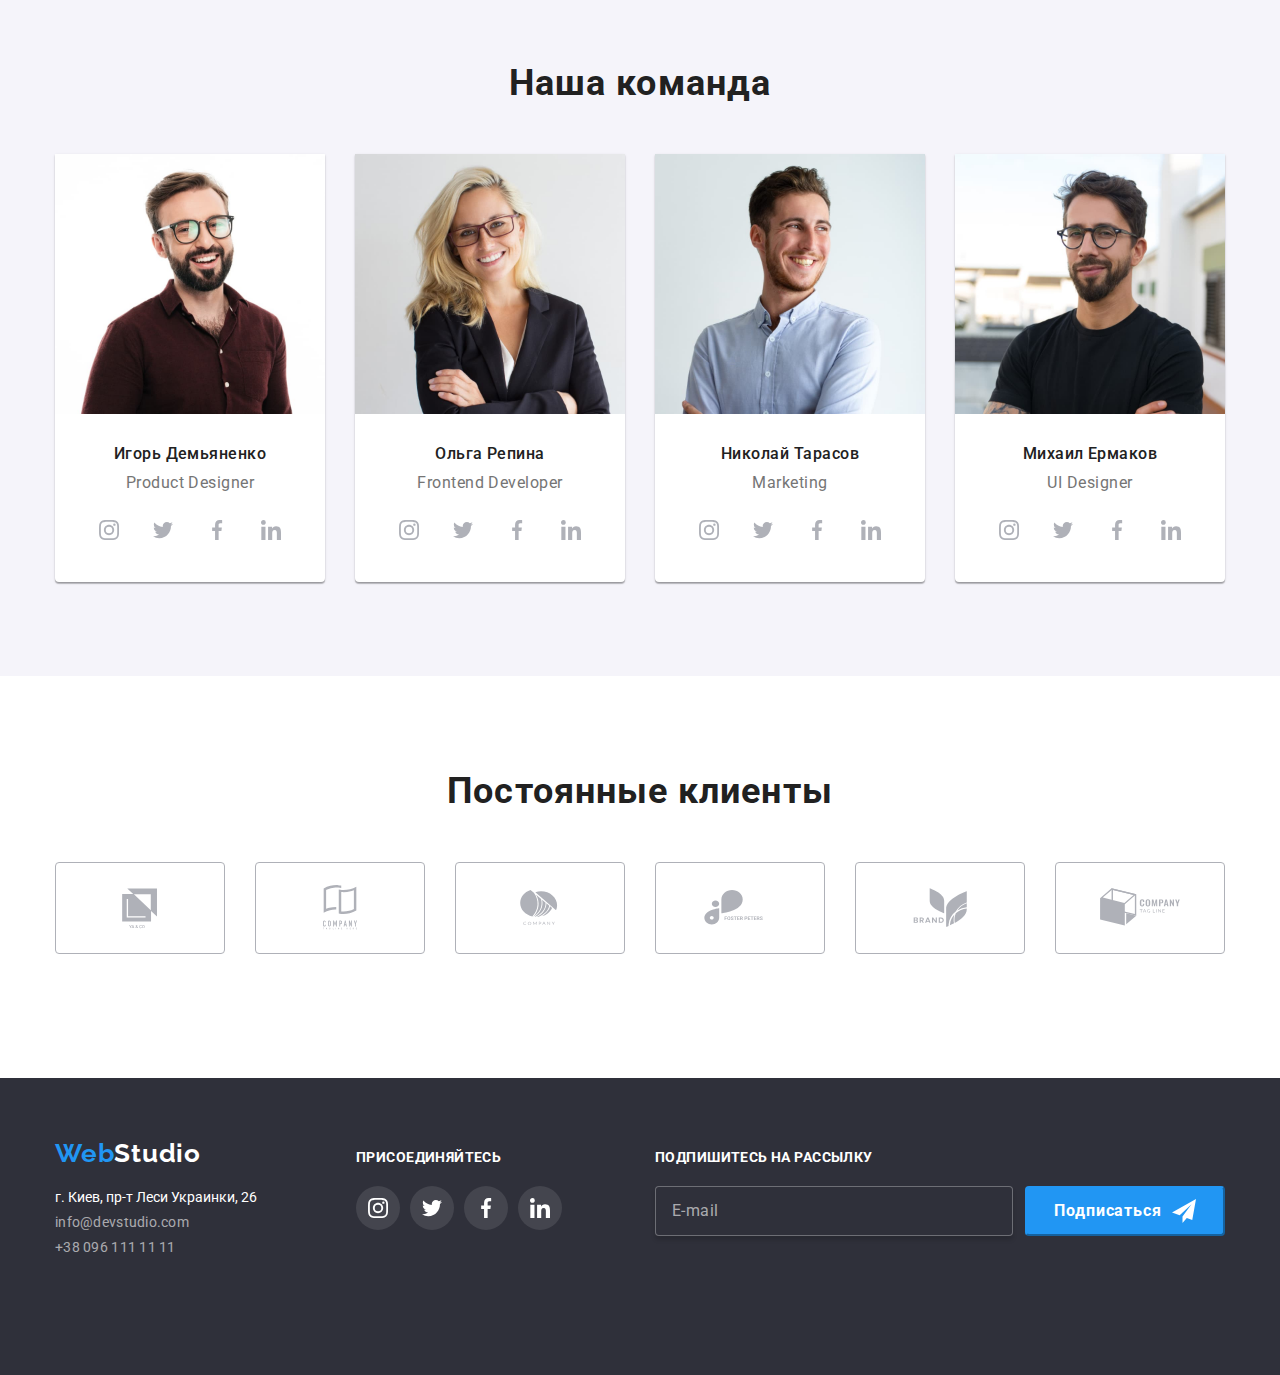
==== commit 20edc4a9: "working on mobile-menu" ====
--- a/index.html
+++ b/index.html
@@ -20,7 +20,7 @@
             <div class="nav-container" id="nav-container" data-menu>
                 <nav class="main-nav">
                     <ul class="main-nav__list">
-                        <li class="main-nav__item"><a href="./index.html" class="main-nav__current">Студия</a></li>
+                        <li class="main-nav__item"><a href="./index.html" class="main-nav__link main-nav__current">Студия</a></li>
                         <li class="main-nav__item"><a href="./portfolio.html" class="main-nav__link">Портфолио</a></li>
                         <li class="main-nav__item"><a href="" class="main-nav__link">Контакты</a></li>
                     </ul>
@@ -42,6 +42,12 @@
                             +38 096 111 11 11
                         </a>
                     </li>
+                </ul>
+                <ul class="mobile-socials">
+                    <li class="mobile-socials__item"><a href="https://www.instagram.com/" class="mobile-socials__link">Instagram</a></li>
+                    <li class="mobile-socials__item"><a href="https://twitter.com/" class="mobile-socials__link">Twitter</a></li>
+                    <li class="mobile-socials__item"><a href="https://www.facebook.com/" class="mobile-socials__link">Facebook</a></li>
+                    <li class="mobile-socials__item"><a href="https://www.linkedin.com/" class="mobile-socials__link">LinkedIn</a></li>
                 </ul>
             </div>
             <button type="button" class="nav-btn" aria-expanded="false" aria-controls="nav-container" data-menu-button>
--- a/css/main.min.css
+++ b/css/main.min.css
@@ -1,2 +1,2 @@
-body{font-family:Roboto;font-size:14px;color:#757575;background-color:#fff}h1,h2,h3,p,ul{margin:0;padding:0}.container{margin-left:auto;margin-right:auto;padding-left:15px;padding-right:15px}@media screen and (min-width: 480px){.container{width:480px}}@media screen and (min-width: 768px){.container{width:768px}}@media screen and (min-width: 1200px){.container{width:1200px}}.header__contacts-list,.main-nav__list,.benefits__list,.employment__list,.team__list,.socials,.clients__list,.footer__socials,.address__contacts,.filter,.examples{list-style-type:none}.section{padding-top:60px;padding-bottom:60px}@media screen and (min-width: 1200px){.section{padding-top:94px;padding-bottom:94px}}.hero,.hero__btn,.benefits__container,.employment__box,.socials__link,.footer__socials-link,.btn,.modal__btn,.agreement__label{display:flex;align-items:center;justify-content:center}.benefits__title,.agreement__input,.portfolio__title{position:absolute;width:1px;height:1px;margin:-1px;border:0;padding:0;white-space:nowrap;clip-path:inset(100%);clip:rect(0 0 0 0);overflow:hidden}.employment__title,.team__title,.clients__title{margin-bottom:30px;font-weight:700;font-size:28px;line-height:1.17;text-align:center;letter-spacing:0.03em;color:#212121}.header{border-bottom:1px solid #ececec;position:relative}.header .container{display:flex;align-items:center}.header__logo{margin-right:93px;font-family:Raleway;font-weight:700;font-size:26px;line-height:1.19;letter-spacing:0.03em;color:#000;text-decoration:none;padding-top:24px;padding-bottom:25px}.header__logo-accent{color:#2196f3}.header__contacts-list{display:flex}.header__contacts-link{display:flex;align-items:center;text-decoration:none;padding-top:32px;padding-bottom:32px;font-style:normal;font-weight:500;font-size:14px;line-height:1.14px;letter-spacing:0.02em;color:#757575;transition:color 250ms cubic-bezier(0.4, 0, 0.2, 1)}.header__contacts-link:hover,.header__contacts-link:focus{color:#2196f3}.header__contacts-link:visited{color:#757575}.header__contacts-item:first-child{margin-right:50px}.header__contacts-icon{margin-right:10px;height:16px;width:16px;fill:#757575;transition:fill 250ms cubic-bezier(0.4, 0, 0.2, 1)}.header__contacts-link:hover .header__contacts-icon,.header__contacts-link:focus .header__contacts-icon{fill:#2196f3}.main-nav{margin-right:auto}.main-nav__list{display:flex}.main-nav__item{margin-right:50px;position:relative}.main-nav__item:last-child{margin-right:0}.main-nav__link{display:block;text-decoration:none;color:#212121;font-weight:500;font-size:14px;line-height:1.14;letter-spacing:0.02em;padding-top:32px;padding-bottom:32px;transition:color 250ms cubic-bezier(0.4, 0, 0.2, 1)}.main-nav__link:visited{color:#212121}.main-nav__link:hover,.main-nav__link:focus{color:#2196f3}.main-nav__current{display:block;color:#2196f3;text-decoration:none;font-weight:500;font-size:14px;line-height:1.14;letter-spacing:0.02em;padding-top:32px;padding-bottom:32px}.main-nav__current::after{content:'';display:block;background:#2196f3;border-radius:2px;height:4px;width:100%;position:absolute;bottom:-1px}.nav-btn{display:inline-flex;position:absolute;right:15px;top:10px;margin:0;padding:0;border:none;background-color:transparent}.nav-btn__icon-close,.nav-btn__icon-menu{fill:#000;transition:fill 250ms cubic-bezier(0.4, 0, 0.2, 1)}.nav-btn:hover,.nav-btn:focus{cursor:pointer}.nav-btn:hover .nav-btn__icon-close,.nav-btn:hover .nav-btn__icon-menu,.nav-btn:focus .nav-btn__icon-close,.nav-btn:focus .nav-btn__icon-menu{fill:#2196f3}.nav-btn .nav-btn__icon-close{display:none}.nav-btn.is-open .nav-btn__icon-close{display:block}.nav-btn.is-open .nav-btn__icon-menu{display:none}.nav-container{display:none;position:absolute;top:100%;left:0;width:100%;height:100vh;background-color:#fff;text-align:center}.nav-container.is-open{display:block}.hero{height:400px;margin-right:auto;margin-left:auto;background-repeat:no-repeat;background-color:#2f303a;max-width:480px;background-image:linear-gradient(to right, rgba(47,48,58,0.4), rgba(47,48,58,0.4)),url("../images/hero-bg-480.jpg");background-size:480px}@media (min-device-pixel-ratio: 2), (min-resolution: 192dpi), (min-resolution: 2dppx){.hero{background-image:linear-gradient(to right, rgba(47,48,58,0.4), rgba(47,48,58,0.4)),url("../images/hero-bg-480@2x.jpg")}}@media screen and (min-width: 768px){.hero{max-width:768px;background-image:linear-gradient(to right, rgba(47,48,58,0.4), rgba(47,48,58,0.4)),url("../images/hero-bg-768.jpg");background-size:768px}}@media screen and (min-width: 768px) and (min-device-pixel-ratio: 2), screen and (min-width: 768px) and (min-resolution: 192dpi), screen and (min-width: 768px) and (min-resolution: 2dppx){.hero{background-image:linear-gradient(to right, rgba(47,48,58,0.4), rgba(47,48,58,0.4)),url("../images/hero-bg-768@2x.jpg")}}@media screen and (min-width: 1200px){.hero{max-width:1600px;height:600px;background-image:linear-gradient(to right, rgba(47,48,58,0.4), rgba(47,48,58,0.4)),url("../images/hero-bg-1600.jpg");background-size:1600px}}@media screen and (min-width: 1200px) and (min-device-pixel-ratio: 2), screen and (min-width: 1200px) and (min-resolution: 192dpi), screen and (min-width: 1200px) and (min-resolution: 2dppx){.hero{background-image:linear-gradient(to right, rgba(47,48,58,0.4), rgba(47,48,58,0.4)),url("../images/hero-bg-1600@2x.jpg")}}.hero__title{font-weight:900;font-size:26px;line-height:1.62;margin-bottom:30px;text-align:center;letter-spacing:0.06em;text-transform:uppercase;color:#fff}@media screen and (min-width: 1200px){.hero__title{font-size:44px;line-height:1.36}}.hero__btn{margin-left:auto;margin-right:auto;padding:10px 32px 10px 32px;color:#fff;background-color:#2196f3;font-family:inherit;font-weight:700;font-size:16px;line-height:1.88;letter-spacing:0.06em;cursor:pointer;border-radius:4px;border-color:transparent;transition:background-color 250ms cubic-bezier(0.4, 0, 0.2, 1)}.hero__btn:hover,.hero__btn:focus{background-color:#188ce8}@media screen and (min-width: 768px){.benefits__list{display:flex;flex-wrap:wrap}}.benefits__container{margin-bottom:30px;height:120px;width:100%;background-color:#f5f4fa}.benefits__icon{height:70px;width:70px}.benefits__item{width:100%}@media screen and (min-width: 768px){.benefits__item{width:354px;margin-left:30px}}@media screen and (min-width: 1200px){.benefits__item{width:270px}}@media screen and (min-width: 1200px){.benefits__item:first-child{margin-left:0}}@media screen and (min-width: 768px) and (max-width: 1199px){.benefits__item:nth-child(2n+1){margin-left:0}}@media screen and (min-width: 768px) and (max-width: 1199px){.benefits__item:nth-child(-n+2){margin-bottom:30px}}.benefits__item-title{margin-bottom:10px;color:#212121;font-weight:700;font-size:14px;line-height:1.14;letter-spacing:0.03em;text-transform:uppercase;text-align:center}@media screen and (min-width: 768px){.benefits__item-title{text-align:left}}.benefits__item-text{line-height:1.71;letter-spacing:0.03em}.employment{display:none;padding-bottom:94px}@media screen and (min-width: 1200px){.employment{display:block}}.employment__list{display:flex}.employment__img{display:block}.employment__item{margin-right:30px;position:relative}.employment__item:last-child{margin-right:0}.employment__item-title{font-family:Roboto;font-weight:700;font-size:14px;line-height:1.14;letter-spacing:0.03em;text-transform:uppercase;color:#fff}.employment__img{display:block;max-width:100%;height:auto}.employment__img::after{content:'';display:block;width:100%}.employment__box{position:absolute;transform:translate(0, -100%);width:100%;height:70px;background-color:rgba(47,48,58,0.8)}.team{background-color:#f5f4fa}@media screen and (min-width: 1200px){.team__title{font-size:36px;margin-bottom:50px}}@media screen and (min-width: 768px){.team__list{display:flex;flex-wrap:wrap}}.member{width:100%;background-color:#fff;box-shadow:0px 1px 3px rgba(0,0,0,0.12),0px 1px 1px rgba(0,0,0,0.14),0px 2px 1px rgba(0,0,0,0.2);border-radius:0px 0px 4px 4px;margin-bottom:30px}@media screen and (min-width: 768px){.member{width:354px;margin-left:30px}}@media screen and (min-width: 1200px){.member{width:270px;margin-bottom:0}}.member:last-child{margin-bottom:0}@media screen and (min-width: 768px){.member:nth-last-child(-n+2){margin-bottom:0}}@media screen and (min-width: 768px) and (max-width: 1199px){.member:nth-child(2n+1){margin-left:0}}@media screen and (min-width: 1200px){.member:first-child{margin-left:0}}@media screen and (min-width: 768px) and (max-width: 1199px){.member:nth-child(-n+2){margin-bottom:30px}}.member__title{margin-bottom:10px;font-weight:500;font-size:16px;line-height:1.19;text-align:center;letter-spacing:0.03em;color:#212121}.member__description{padding-top:30px;padding-bottom:24px}@media screen and (min-width: 1200px){.member__description{padding-bottom:30px}}.member__text{margin-bottom:16px;font-weight:400;font-size:16px;line-height:1.19;text-align:center;letter-spacing:0.03em;color:#757575}.member__photo{display:block}.socials{display:flex;justify-content:center}.socials__item{margin-left:10px}.socials__item:first-child{margin-left:0}.socials__link{height:44px;width:44px;border-radius:50%;background-color:#fff;transition:background-color 250ms cubic-bezier(0.4, 0, 0.2, 1)}.socials__link:hover,.socials__link:focus{background-color:#2196f3}.socials__link:hover .socials__icon,.socials__link:focus .socials__icon{fill:#fff}.socials__icon{fill:#afb1b8;height:20px;width:20px;transition:fill 250ms cubic-bezier(0.4, 0, 0.2, 1)}@media screen and (min-width: 1200px){.clients__title{font-size:36px;margin-bottom:50px}}.clients__list{display:flex;flex-wrap:wrap}.clients__item{margin-left:30px;margin-bottom:30px}@media screen and (max-width: 767px){.clients__item:nth-child(2n+1){margin-left:0}}@media screen and (max-width: 767px){.clients__item:nth-last-child(-n+2){margin-bottom:0}}@media screen and (min-width: 768px) and (max-width: 1199px){.clients__item:nth-last-child(-n+3){margin-bottom:0}}@media screen and (min-width: 768px) and (max-width: 1199px){.clients__item:nth-child(3n+1){margin-left:0}}@media screen and (min-width: 1200px){.clients__item:first-child{margin-left:0}}.clients__link{display:flex;height:92px;width:210px;border:1px solid #afb1b8;border-radius:4px;transition:border-color 250ms cubic-bezier(0.4, 0, 0.2, 1)}@media screen and (min-width: 768px){.clients__link{width:226px}}@media screen and (min-width: 1200px){.clients__link{width:170px}}.clients__link:hover,.clients__link:focus{border-color:#2196f3}.clients__link:hover .clients__icon,.clients__link:focus .clients__icon{fill:#2196f3}.clients__icon{fill:#afb1b8;transition:fill 250ms cubic-bezier(0.4, 0, 0.2, 1)}.footer{padding-top:60px;padding-bottom:60px;background-color:#2f303a}.footer__socials-container{display:flex;flex-direction:column;align-items:center;margin-bottom:60px}@media screen and (min-width: 1200px){.footer__socials-container{margin-left:70px;display:block}}.footer__call{font-family:Roboto;font-weight:700;font-size:14px;line-height:1.14;letter-spacing:0.03em;text-transform:uppercase;color:#fff}.footer__socials{display:flex;margin-top:20px}.footer__socials-icon{fill:#fff;height:20px;width:20px}.footer__socials-link{height:44px;width:44px;border-radius:50%;background-color:rgba(255,255,255,0.1);transition:background-color 250ms cubic-bezier(0.4, 0, 0.2, 1)}.footer__socials-link:hover,.footer__socials-link:focus{background-color:#2196f3}.footer__form{display:flex;flex-direction:column;align-items:center;width:100%}@media screen and (min-width: 1200px){.footer__form{margin-left:93px;width:570px;display:block}}.footer__form-box{display:flex;flex-direction:column;align-items:center;margin-top:20px;width:100%}@media screen and (min-width: 1200px){.footer__form-box{flex-direction:row}}.footer__input{border:1px solid rgba(255,255,255,0.3);box-sizing:border-box;box-shadow:0px 4px 4px rgba(0,0,0,0.15);border-radius:4px;width:100%;height:50px;background-color:#2f303a;margin-bottom:20px;padding-left:16px;color:#fff}@media screen and (min-width: 768px){.footer__input{width:450px}}@media screen and (min-width: 1200px){.footer__input{width:358px;margin-right:12px;margin-bottom:0}}.footer__input::placeholder{font-family:Roboto;font-style:normal;font-weight:400;font-size:16px;line-height:1.25;display:flex;align-items:center;letter-spacing:0.03em;color:rgba(255,255,255,0.6)}.footer .container{display:flex;flex-direction:column;align-items:center}@media screen and (min-width: 768px){.footer .container{display:flex;flex-direction:row;flex-wrap:wrap;justify-content:space-around;align-items:baseline}}@media screen and (min-width: 1200px){.footer .container{flex-wrap:nowrap;justify-content:space-between}}.address{display:flex;flex-direction:column;align-items:center;width:232px;margin-bottom:60px}@media screen and (min-width: 1200px){.address{display:block}}.address__logo{display:inline-block;margin-bottom:20px;font-family:Raleway;font-weight:700;font-size:24px;line-height:1.17;letter-spacing:0.03em;color:#fff;text-decoration:none}@media screen and (min-width: 1200px){.address__logo{font-size:26px;line-height:1.19}}.address__logo-accent{color:#2196f3}.address__location{margin-bottom:9px;color:#fff;font-style:normal}.address__contacts{display:flex;flex-direction:column;align-items:center}@media screen and (min-width: 1200px){.address__contacts{display:block}}.address__item:first-child{margin-bottom:9px}.address__link{text-decoration:none;font-style:normal;font-weight:400;font-size:14px;line-height:1.14px;letter-spacing:0.02em;color:rgba(255,255,255,0.6);transition:color 250ms cubic-bezier(0.4, 0, 0.2, 1)}.address__link:hover,.address__link:focus{color:#2196f3}.address__link:visited{color:rgba(255,255,255,0.6)}.btn{background-color:#2196f3;width:200px;height:50px;border-radius:4px;border-color:#2196f3;cursor:pointer;transition:background-color 250ms cubic-bezier(0.4, 0, 0.2, 1),box-shadow 250ms cubic-bezier(0.4, 0, 0.2, 1)}.btn:hover,.btn:focus{background-color:#188ce8;box-shadow:0px 4px 4px rgba(0,0,0,0.15)}.btn__txt{color:#fff;font-family:Roboto;font-style:normal;font-weight:700;font-size:16px;line-height:1.88;letter-spacing:0.06em;margin-right:10px}.btn__icon{fill:#fff;height:24px;width:24px}.back-drop{position:fixed;top:0;left:0;opacity:1;width:100%;height:100%;background-color:rgba(0,0,0,0.2);transition:opacity 250ms cubic-bezier(0.4, 0, 0.2, 1),visibility 250ms cubic-bezier(0.4, 0, 0.2, 1);visibility:visible}.back-drop.is-hidden{opacity:0;pointer-events:none;visibility:hidden}.back-drop.is-hidden .modal{transform:translate(-50%, -50%) scale(0.5)}.modal{position:absolute;top:50%;left:50%;width:450px;padding:40px;border-radius:4px;background:#fff;box-shadow:0px 1px 3px rgba(0,0,0,0.12),0px 1px 1px rgba(0,0,0,0.14),0px 2px 1px rgba(0,0,0,0.2);transform:translate(-50%, -50%) scale(1);transition:transform 250ms cubic-bezier(0.4, 0, 0.2, 1)}@media screen and (min-width: 1200px){.modal{width:528px}}.modal__btn{position:absolute;top:8px;right:8px;padding:0;width:30px;height:30px;border-radius:50%;border-width:1px;border-color:rgba(0,0,0,0.1);background-color:#fff;cursor:pointer}.modal__btn:focus .modal__icon,.modal__btn:hover .modal__icon{fill:#2196f3}.modal__icon{fill:#000;height:18px;width:18px;transition:fill 250ms cubic-bezier(0.4, 0, 0.2, 1)}.modal-form__call{display:inline-block;margin-bottom:12px;font-family:Roboto;font-weight:700;font-size:20px;line-height:1.15;text-align:center;letter-spacing:0.03em;color:#212121}.modal-form__field{position:relative;margin-bottom:10px}.modal-form__name{display:inline-block;font-family:Roboto;font-weight:400;font-size:12px;line-height:1.16;letter-spacing:0.01em;margin-bottom:4px}.modal-form__input{display:inline-block;width:100%;height:40px;padding-left:42px;border:1px solid rgba(33,33,33,0.2);box-sizing:border-box;border-radius:4px;transition:border-color 250ms cubic-bezier(0.4, 0, 0.2, 1)}.modal-form__input:focus{border-color:#2196f3}.modal-form__input:focus+.modal-form__icon{fill:#2196f3}.modal-form__icon{position:absolute;top:29px;left:12px;fill:#212121;height:18px;width:18px;transition:fill 250ms cubic-bezier(0.4, 0, 0.2, 1)}.modal-form__comment{margin-bottom:20px;width:100%}.modal-form__textarea{display:inline-block;resize:none;width:100%;height:120px;padding:12px 16px;border:1px solid rgba(33,33,33,0.2);box-sizing:border-box;border-radius:4px;transition:border-color 250ms cubic-bezier(0.4, 0, 0.2, 1)}.modal-form__textarea::placeholder{font-family:Roboto;font-size:12px;line-height:1.16;letter-spacing:0.01em;color:rgba(117,117,117,0.5)}.modal-form .btn{display:flex;justify-content:center;margin-left:auto;margin-right:auto}.agreement{margin-bottom:30px}@media screen and (min-width: 1200px){.agreement{padding-left:12px}}.agreement__text{font-family:Roboto;font-weight:400;font-size:12px;line-height:1.17;letter-spacing:0.03em}@media screen and (min-width: 1200px){.agreement__text{font-size:14px;line-height:1.71}}.agreement__input:checked+.agreement__checkbox{background-color:#2196f3;box-shadow:inset 0 0 0 2px #2196f3}.agreement__input:focus+.agreement__checkbox{box-shadow:inset 0 0 0 2px #2196f3}.agreement__checkbox{margin-right:8px;box-sizing:border-box;width:16px;height:15px;fill:#fff;border-radius:2px;transition:box-shadow 250ms cubic-bezier(0.4, 0, 0.2, 1),background-color 250ms cubic-bezier(0.4, 0, 0.2, 1);box-shadow:inset 0 0 0 2px #212121}.agreement__link{color:#2196f3}.filter{display:flex;justify-content:left;margin-bottom:40px;flex-wrap:wrap}@media screen and (min-width: 768px){.filter{margin-bottom:30px;justify-content:center}}@media screen and (min-width: 1200px){.filter{margin-bottom:50px}}.filter__item{margin-right:8px}@media screen and (max-width: 767px){.filter__item:nth-child(-n+3){margin-bottom:15px}}.filter__item:last-child{margin-right:0}.filter__btn{padding:6px 22px;font-family:inherit;font-weight:500;font-size:16px;line-height:1.62;text-align:center;letter-spacing:0.03em;cursor:pointer;color:#212121;background-color:#f5f4fa;border-radius:4px;border-color:transparent;transition:background-color 250ms cubic-bezier(0.4, 0, 0.2, 1),color 250ms cubic-bezier(0.4, 0, 0.2, 1),box-shadow 250ms cubic-bezier(0.4, 0, 0.2, 1)}.filter__btn:hover,.filter__btn:focus{background-color:#2196f3;color:#fff;box-shadow:0px 3px 1px,0px 1px 2px rgba(0,0,0,0.08),0px 2px 2px rgba(0,0,0,0.12)}.filter__current{background-color:#2196f3;color:#fff;box-shadow:0px 3px 1px,0px 1px 2px rgba(0,0,0,0.08),0px 2px 2px rgba(0,0,0,0.12)}@media screen and (min-width: 768px){.examples{display:flex;flex-wrap:wrap}}.examples__item{margin-bottom:30px}@media screen and (min-width: 768px){.examples__item:nth-child(2n){margin-left:30px}}@media screen and (max-width: 1199px){.examples__item:last-child{margin-bottom:0}}@media screen and (min-width: 1200px){.examples__item{margin-left:30px;margin-top:30px}}@media screen and (min-width: 1200px){.examples__item:nth-child(3n+1){margin-left:0}}@media screen and (min-width: 1200px){.examples__item:nth-last-child(n+7){margin-top:0}}.examples__link{display:block;width:450px;text-decoration:none;transition:box-shadow 250ms cubic-bezier(0.4, 0, 0.2, 1)}@media screen and (min-width: 768px){.examples__link{width:354px}}@media screen and (min-width: 1200px){.examples__link{width:370px}}.examples__link:hover,.examples__link:focus{box-shadow:0px 1px 1px rgba(0,0,0,0.12),0px 4px 4px rgba(0,0,0,0.06),1px 4px 6px rgba(0,0,0,0.16)}.examples__link:hover .examples__text,.examples__link:focus .examples__text{transform:translate(0, -100%)}.examples__box{position:relative;overflow:hidden}.examples__text{font-family:'Roboto';font-weight:400;font-size:18px;line-height:1.56;letter-spacing:0.03em;background-color:rgba(33,150,243,0.9);color:#fff;position:absolute;top:100%;left:0;height:100%;padding:63px 24px;transition:transform 250ms cubic-bezier(0.4, 0, 0.2, 1)}.examples__description{padding:20px 24px;border-bottom:1px solid #eee;border-left:1px solid #eee;border-right:1px solid #eee}.examples__name{margin-bottom:4px;font-style:normal;font-weight:bold;font-size:18px;line-height:2;letter-spacing:0.06em;color:#212121}.examples__field{font-size:16px;line-height:1.88;letter-spacing:0.03em;color:#757575}.examples__photo{display:block}
+body{font-family:Roboto;font-size:14px;color:#757575;background-color:#fff}h1,h2,h3,p,ul{margin:0;padding:0}.container{margin-left:auto;margin-right:auto;padding-left:15px;padding-right:15px}@media screen and (min-width: 480px){.container{width:480px}}@media screen and (min-width: 768px){.container{width:768px}}@media screen and (min-width: 1200px){.container{width:1200px}}.header__contacts-list,.main-nav__list,.mobile-socials,.benefits__list,.employment__list,.team__list,.socials,.clients__list,.footer__socials,.address__contacts,.filter,.examples{list-style-type:none}.section{padding-top:60px;padding-bottom:60px}@media screen and (min-width: 1200px){.section{padding-top:94px;padding-bottom:94px}}.hero,.hero__btn,.benefits__container,.employment__box,.socials__link,.footer__socials-link,.btn,.modal__btn,.agreement__label{display:flex;align-items:center;justify-content:center}.benefits__title,.agreement__input,.portfolio__title{position:absolute;width:1px;height:1px;margin:-1px;border:0;padding:0;white-space:nowrap;clip-path:inset(100%);clip:rect(0 0 0 0);overflow:hidden}.employment__title,.team__title,.clients__title{margin-bottom:30px;font-weight:700;font-size:28px;line-height:1.17;text-align:center;letter-spacing:0.03em;color:#212121}.header{border-bottom:1px solid #ececec;position:relative}.header .container{display:flex;align-items:center}.header__logo{margin-right:93px;font-family:Raleway;font-weight:700;font-size:26px;line-height:1.19;letter-spacing:0.03em;color:#000;text-decoration:none;padding-top:24px;padding-bottom:25px}.header__logo-accent{color:#2196f3}@media screen and (min-width: 768px){.header__contacts-list{display:flex}}.header__contacts-link{display:flex;align-items:center;text-decoration:none;padding-top:32px;padding-bottom:32px;font-style:normal;font-weight:500;font-size:14px;line-height:1.14;letter-spacing:0.02em;color:#757575;transition:color 250ms cubic-bezier(0.4, 0, 0.2, 1)}.header__contacts-link:hover,.header__contacts-link:focus{color:#2196f3}.header__contacts-link:visited{color:#757575}.header__contacts-item:first-child{margin-right:50px}.header__contacts-icon{margin-right:10px;height:16px;width:16px;fill:#757575;transition:fill 250ms cubic-bezier(0.4, 0, 0.2, 1)}.header__contacts-link:hover .header__contacts-icon,.header__contacts-link:focus .header__contacts-icon{fill:#2196f3}.main-nav{margin-right:auto}@media screen and (min-width: 768px){.main-nav__list{display:flex}}.main-nav__item{margin-right:50px;position:relative}.main-nav__item:last-child{margin-right:0}@media screen and (max-width: 767px){.main-nav__item:last-child{margin-bottom:32px}}@media screen and (max-width: 767px){.main-nav__item{margin-bottom:32px}}.main-nav__link{display:block;text-decoration:none;color:#212121;font-weight:500;font-size:40px;line-height:1.18;letter-spacing:0.02em;transition:color 250ms cubic-bezier(0.4, 0, 0.2, 1)}@media screen and (min-width: 768px){.main-nav__link{font-size:14px;line-height:1.14;padding-top:32px;padding-bottom:32px}}.main-nav__link:visited{color:#212121}.main-nav__link:hover,.main-nav__link:focus{color:#2196f3}.main-nav__current{color:#2196f3}@media screen and (min-width: 768px){.main-nav__current::after{content:'';display:block;background:#2196f3;border-radius:2px;height:4px;width:100%;position:absolute;bottom:-1px}}.nav-btn{display:inline-flex;position:absolute;right:15px;top:10px;margin:0;padding:0;border:none;background-color:transparent}@media screen and (min-width: 768px){.nav-btn{display:none}}.nav-btn__icon-close,.nav-btn__icon-menu{fill:#000;transition:fill 250ms cubic-bezier(0.4, 0, 0.2, 1)}.nav-btn:hover,.nav-btn:focus{cursor:pointer}.nav-btn:hover .nav-btn__icon-close,.nav-btn:hover .nav-btn__icon-menu,.nav-btn:focus .nav-btn__icon-close,.nav-btn:focus .nav-btn__icon-menu{fill:#2196f3}.nav-btn .nav-btn__icon-close{display:none}.nav-btn.is-open .nav-btn__icon-close{display:block}.nav-btn.is-open .nav-btn__icon-menu{display:none}.nav-container.is-open{display:block}@media screen and (max-width: 767px){.nav-container{display:none;position:absolute;top:0;left:0;width:100%;height:100vh;background-color:#fff;padding:48px 40px}}@media screen and (min-width: 768px){.nav-container{display:flex;text-align:center}}.mobile-socials{display:flex}@media screen and (min-width: 768px){.mobile-socials{display:none}}@media screen and (max-width: 767px){.mobile-socials__item{border-color:rgba(33,33,33,0.2);border-style:solid}}.mobile-socials__link{text-decoration:none}.mobile-socials__link:visited{text-decoration:none}.hero{height:400px;margin-right:auto;margin-left:auto;background-repeat:no-repeat;background-color:#2f303a;max-width:480px;background-image:linear-gradient(to right, rgba(47,48,58,0.4), rgba(47,48,58,0.4)),url("../images/hero-bg-480.jpg");background-size:480px}@media (min-device-pixel-ratio: 2), (min-resolution: 192dpi), (min-resolution: 2dppx){.hero{background-image:linear-gradient(to right, rgba(47,48,58,0.4), rgba(47,48,58,0.4)),url("../images/hero-bg-480@2x.jpg")}}@media screen and (min-width: 768px){.hero{max-width:768px;background-image:linear-gradient(to right, rgba(47,48,58,0.4), rgba(47,48,58,0.4)),url("../images/hero-bg-768.jpg");background-size:768px}}@media screen and (min-width: 768px) and (min-device-pixel-ratio: 2), screen and (min-width: 768px) and (min-resolution: 192dpi), screen and (min-width: 768px) and (min-resolution: 2dppx){.hero{background-image:linear-gradient(to right, rgba(47,48,58,0.4), rgba(47,48,58,0.4)),url("../images/hero-bg-768@2x.jpg")}}@media screen and (min-width: 1200px){.hero{max-width:1600px;height:600px;background-image:linear-gradient(to right, rgba(47,48,58,0.4), rgba(47,48,58,0.4)),url("../images/hero-bg-1600.jpg");background-size:1600px}}@media screen and (min-width: 1200px) and (min-device-pixel-ratio: 2), screen and (min-width: 1200px) and (min-resolution: 192dpi), screen and (min-width: 1200px) and (min-resolution: 2dppx){.hero{background-image:linear-gradient(to right, rgba(47,48,58,0.4), rgba(47,48,58,0.4)),url("../images/hero-bg-1600@2x.jpg")}}.hero__title{font-weight:900;font-size:26px;line-height:1.62;margin-bottom:30px;text-align:center;letter-spacing:0.06em;text-transform:uppercase;color:#fff}@media screen and (min-width: 1200px){.hero__title{font-size:44px;line-height:1.36}}.hero__btn{margin-left:auto;margin-right:auto;padding:10px 32px 10px 32px;color:#fff;background-color:#2196f3;font-family:inherit;font-weight:700;font-size:16px;line-height:1.88;letter-spacing:0.06em;cursor:pointer;border-radius:4px;border-color:transparent;transition:background-color 250ms cubic-bezier(0.4, 0, 0.2, 1)}.hero__btn:hover,.hero__btn:focus{background-color:#188ce8}@media screen and (min-width: 768px){.benefits__list{display:flex;flex-wrap:wrap}}.benefits__container{margin-bottom:30px;height:120px;width:100%;background-color:#f5f4fa}.benefits__icon{height:70px;width:70px}.benefits__item{width:100%}@media screen and (min-width: 768px){.benefits__item{width:354px;margin-left:30px}}@media screen and (min-width: 1200px){.benefits__item{width:270px}}@media screen and (min-width: 1200px){.benefits__item:first-child{margin-left:0}}@media screen and (min-width: 768px) and (max-width: 1199px){.benefits__item:nth-child(2n+1){margin-left:0}}@media screen and (min-width: 768px) and (max-width: 1199px){.benefits__item:nth-child(-n+2){margin-bottom:30px}}.benefits__item-title{margin-bottom:10px;color:#212121;font-weight:700;font-size:14px;line-height:1.14;letter-spacing:0.03em;text-transform:uppercase;text-align:center}@media screen and (min-width: 768px){.benefits__item-title{text-align:left}}.benefits__item-text{line-height:1.71;letter-spacing:0.03em}.employment{display:none;padding-bottom:94px}@media screen and (min-width: 1200px){.employment{display:block}}.employment__list{display:flex}.employment__img{display:block}.employment__item{margin-right:30px;position:relative}.employment__item:last-child{margin-right:0}.employment__item-title{font-family:Roboto;font-weight:700;font-size:14px;line-height:1.14;letter-spacing:0.03em;text-transform:uppercase;color:#fff}.employment__img{display:block;max-width:100%;height:auto}.employment__img::after{content:'';display:block;width:100%}.employment__box{position:absolute;transform:translate(0, -100%);width:100%;height:70px;background-color:rgba(47,48,58,0.8)}.team{background-color:#f5f4fa}@media screen and (min-width: 1200px){.team__title{font-size:36px;margin-bottom:50px}}@media screen and (min-width: 768px){.team__list{display:flex;flex-wrap:wrap}}.member{width:100%;background-color:#fff;box-shadow:0px 1px 3px rgba(0,0,0,0.12),0px 1px 1px rgba(0,0,0,0.14),0px 2px 1px rgba(0,0,0,0.2);border-radius:0px 0px 4px 4px;margin-bottom:30px}@media screen and (min-width: 768px){.member{width:354px;margin-left:30px}}@media screen and (min-width: 1200px){.member{width:270px;margin-bottom:0}}.member:last-child{margin-bottom:0}@media screen and (min-width: 768px){.member:nth-last-child(-n+2){margin-bottom:0}}@media screen and (min-width: 768px) and (max-width: 1199px){.member:nth-child(2n+1){margin-left:0}}@media screen and (min-width: 1200px){.member:first-child{margin-left:0}}@media screen and (min-width: 768px) and (max-width: 1199px){.member:nth-child(-n+2){margin-bottom:30px}}.member__title{margin-bottom:10px;font-weight:500;font-size:16px;line-height:1.19;text-align:center;letter-spacing:0.03em;color:#212121}.member__description{padding-top:30px;padding-bottom:24px}@media screen and (min-width: 1200px){.member__description{padding-bottom:30px}}.member__text{margin-bottom:16px;font-weight:400;font-size:16px;line-height:1.19;text-align:center;letter-spacing:0.03em;color:#757575}.member__photo{display:block}.socials{display:flex;justify-content:center}.socials__item{margin-left:10px}.socials__item:first-child{margin-left:0}.socials__link{height:44px;width:44px;border-radius:50%;background-color:#fff;transition:background-color 250ms cubic-bezier(0.4, 0, 0.2, 1)}.socials__link:hover,.socials__link:focus{background-color:#2196f3}.socials__link:hover .socials__icon,.socials__link:focus .socials__icon{fill:#fff}.socials__icon{fill:#afb1b8;height:20px;width:20px;transition:fill 250ms cubic-bezier(0.4, 0, 0.2, 1)}@media screen and (min-width: 1200px){.clients__title{font-size:36px;margin-bottom:50px}}.clients__list{display:flex;flex-wrap:wrap}.clients__item{margin-left:30px;margin-bottom:30px}@media screen and (max-width: 767px){.clients__item:nth-child(2n+1){margin-left:0}}@media screen and (max-width: 767px){.clients__item:nth-last-child(-n+2){margin-bottom:0}}@media screen and (min-width: 768px) and (max-width: 1199px){.clients__item:nth-last-child(-n+3){margin-bottom:0}}@media screen and (min-width: 768px) and (max-width: 1199px){.clients__item:nth-child(3n+1){margin-left:0}}@media screen and (min-width: 1200px){.clients__item:first-child{margin-left:0}}.clients__link{display:flex;height:92px;width:210px;border:1px solid #afb1b8;border-radius:4px;transition:border-color 250ms cubic-bezier(0.4, 0, 0.2, 1)}@media screen and (min-width: 768px){.clients__link{width:226px}}@media screen and (min-width: 1200px){.clients__link{width:170px}}.clients__link:hover,.clients__link:focus{border-color:#2196f3}.clients__link:hover .clients__icon,.clients__link:focus .clients__icon{fill:#2196f3}.clients__icon{fill:#afb1b8;transition:fill 250ms cubic-bezier(0.4, 0, 0.2, 1)}.footer{padding-top:60px;padding-bottom:60px;background-color:#2f303a}.footer__socials-container{display:flex;flex-direction:column;align-items:center;margin-bottom:60px}@media screen and (min-width: 1200px){.footer__socials-container{margin-left:70px;display:block}}.footer__call{font-family:Roboto;font-weight:700;font-size:14px;line-height:1.14;letter-spacing:0.03em;text-transform:uppercase;color:#fff}.footer__socials{display:flex;margin-top:20px}.footer__socials-icon{fill:#fff;height:20px;width:20px}.footer__socials-link{height:44px;width:44px;border-radius:50%;background-color:rgba(255,255,255,0.1);transition:background-color 250ms cubic-bezier(0.4, 0, 0.2, 1)}.footer__socials-link:hover,.footer__socials-link:focus{background-color:#2196f3}.footer__form{display:flex;flex-direction:column;align-items:center;width:100%}@media screen and (min-width: 1200px){.footer__form{margin-left:93px;width:570px;display:block}}.footer__form-box{display:flex;flex-direction:column;align-items:center;margin-top:20px;width:100%}@media screen and (min-width: 1200px){.footer__form-box{flex-direction:row}}.footer__input{border:1px solid rgba(255,255,255,0.3);box-sizing:border-box;box-shadow:0px 4px 4px rgba(0,0,0,0.15);border-radius:4px;width:100%;height:50px;background-color:#2f303a;margin-bottom:20px;padding-left:16px;color:#fff}@media screen and (min-width: 768px){.footer__input{width:450px}}@media screen and (min-width: 1200px){.footer__input{width:358px;margin-right:12px;margin-bottom:0}}.footer__input::placeholder{font-family:Roboto;font-style:normal;font-weight:400;font-size:16px;line-height:1.25;display:flex;align-items:center;letter-spacing:0.03em;color:rgba(255,255,255,0.6)}.footer .container{display:flex;flex-direction:column;align-items:center}@media screen and (min-width: 768px){.footer .container{display:flex;flex-direction:row;flex-wrap:wrap;justify-content:space-around;align-items:baseline}}@media screen and (min-width: 1200px){.footer .container{flex-wrap:nowrap;justify-content:space-between}}.address{display:flex;flex-direction:column;align-items:center;width:232px;margin-bottom:60px}@media screen and (min-width: 1200px){.address{display:block}}.address__logo{display:inline-block;margin-bottom:20px;font-family:Raleway;font-weight:700;font-size:24px;line-height:1.17;letter-spacing:0.03em;color:#fff;text-decoration:none}@media screen and (min-width: 1200px){.address__logo{font-size:26px;line-height:1.19}}.address__logo-accent{color:#2196f3}.address__location{margin-bottom:9px;color:#fff;font-style:normal}.address__contacts{display:flex;flex-direction:column;align-items:center}@media screen and (min-width: 1200px){.address__contacts{display:block}}.address__item:first-child{margin-bottom:9px}.address__link{text-decoration:none;font-style:normal;font-weight:400;font-size:14px;line-height:1.14px;letter-spacing:0.02em;color:rgba(255,255,255,0.6);transition:color 250ms cubic-bezier(0.4, 0, 0.2, 1)}.address__link:hover,.address__link:focus{color:#2196f3}.address__link:visited{color:rgba(255,255,255,0.6)}.btn{background-color:#2196f3;width:200px;height:50px;border-radius:4px;border-color:#2196f3;cursor:pointer;transition:background-color 250ms cubic-bezier(0.4, 0, 0.2, 1),box-shadow 250ms cubic-bezier(0.4, 0, 0.2, 1)}.btn:hover,.btn:focus{background-color:#188ce8;box-shadow:0px 4px 4px rgba(0,0,0,0.15)}.btn__txt{color:#fff;font-family:Roboto;font-style:normal;font-weight:700;font-size:16px;line-height:1.88;letter-spacing:0.06em;margin-right:10px}.btn__icon{fill:#fff;height:24px;width:24px}.back-drop{position:fixed;top:0;left:0;opacity:1;width:100%;height:100%;background-color:rgba(0,0,0,0.2);transition:opacity 250ms cubic-bezier(0.4, 0, 0.2, 1),visibility 250ms cubic-bezier(0.4, 0, 0.2, 1);visibility:visible;overflow-y:scroll}.back-drop.is-hidden{opacity:0;pointer-events:none;visibility:hidden}.back-drop.is-hidden .modal{transform:translate(-50%, -50%) scale(0.5)}.modal{position:absolute;top:50%;left:50%;width:450px;padding:40px;border-radius:4px;background:#fff;box-shadow:0px 1px 3px rgba(0,0,0,0.12),0px 1px 1px rgba(0,0,0,0.14),0px 2px 1px rgba(0,0,0,0.2);transform:translate(-50%, -50%) scale(1);transition:transform 250ms cubic-bezier(0.4, 0, 0.2, 1)}@media screen and (min-width: 1200px){.modal{width:528px}}.modal__btn{position:absolute;top:8px;right:8px;padding:0;width:30px;height:30px;border-radius:50%;border-width:1px;border-color:rgba(0,0,0,0.1);background-color:#fff;cursor:pointer}.modal__btn:focus .modal__icon,.modal__btn:hover .modal__icon{fill:#2196f3}.modal__icon{fill:#000;height:18px;width:18px;transition:fill 250ms cubic-bezier(0.4, 0, 0.2, 1)}.modal-form__call{display:inline-block;margin-bottom:12px;font-family:Roboto;font-weight:700;font-size:20px;line-height:1.15;text-align:center;letter-spacing:0.03em;color:#212121}.modal-form__field{position:relative;margin-bottom:10px}.modal-form__name{display:inline-block;font-family:Roboto;font-weight:400;font-size:12px;line-height:1.16;letter-spacing:0.01em;margin-bottom:4px}.modal-form__input{display:inline-block;width:100%;height:40px;padding-left:42px;border:1px solid rgba(33,33,33,0.2);box-sizing:border-box;border-radius:4px;transition:border-color 250ms cubic-bezier(0.4, 0, 0.2, 1)}.modal-form__input:focus{border-color:#2196f3}.modal-form__input:focus+.modal-form__icon{fill:#2196f3}.modal-form__icon{position:absolute;top:29px;left:12px;fill:#212121;height:18px;width:18px;transition:fill 250ms cubic-bezier(0.4, 0, 0.2, 1)}.modal-form__comment{margin-bottom:20px;width:100%}.modal-form__textarea{display:inline-block;resize:none;width:100%;height:120px;padding:12px 16px;border:1px solid rgba(33,33,33,0.2);box-sizing:border-box;border-radius:4px;transition:border-color 250ms cubic-bezier(0.4, 0, 0.2, 1)}.modal-form__textarea::placeholder{font-family:Roboto;font-size:12px;line-height:1.16;letter-spacing:0.01em;color:rgba(117,117,117,0.5)}.modal-form .btn{display:flex;justify-content:center;margin-left:auto;margin-right:auto}.agreement{margin-bottom:30px}@media screen and (min-width: 1200px){.agreement{padding-left:12px}}.agreement__text{font-family:Roboto;font-weight:400;font-size:12px;line-height:1.17;letter-spacing:0.03em}@media screen and (min-width: 1200px){.agreement__text{font-size:14px;line-height:1.71}}.agreement__input:checked+.agreement__checkbox{background-color:#2196f3;box-shadow:inset 0 0 0 2px #2196f3}.agreement__input:focus+.agreement__checkbox{box-shadow:inset 0 0 0 2px #2196f3}.agreement__checkbox{margin-right:8px;box-sizing:border-box;width:16px;height:15px;fill:#fff;border-radius:2px;transition:box-shadow 250ms cubic-bezier(0.4, 0, 0.2, 1),background-color 250ms cubic-bezier(0.4, 0, 0.2, 1);box-shadow:inset 0 0 0 2px #212121}.agreement__link{color:#2196f3}.filter{display:flex;justify-content:left;margin-bottom:40px;flex-wrap:wrap}@media screen and (min-width: 768px){.filter{margin-bottom:30px;justify-content:center}}@media screen and (min-width: 1200px){.filter{margin-bottom:50px}}.filter__item{margin-right:8px}@media screen and (max-width: 767px){.filter__item:nth-child(-n+3){margin-bottom:15px}}.filter__item:last-child{margin-right:0}.filter__btn{padding:6px 22px;font-family:inherit;font-weight:500;font-size:16px;line-height:1.62;text-align:center;letter-spacing:0.03em;cursor:pointer;color:#212121;background-color:#f5f4fa;border-radius:4px;border-color:transparent;transition:background-color 250ms cubic-bezier(0.4, 0, 0.2, 1),color 250ms cubic-bezier(0.4, 0, 0.2, 1),box-shadow 250ms cubic-bezier(0.4, 0, 0.2, 1)}.filter__btn:hover,.filter__btn:focus{background-color:#2196f3;color:#fff;box-shadow:0px 3px 1px,0px 1px 2px rgba(0,0,0,0.08),0px 2px 2px rgba(0,0,0,0.12)}.filter__current{background-color:#2196f3;color:#fff;box-shadow:0px 3px 1px,0px 1px 2px rgba(0,0,0,0.08),0px 2px 2px rgba(0,0,0,0.12)}@media screen and (min-width: 768px){.examples{display:flex;flex-wrap:wrap}}.examples__item{margin-bottom:30px}@media screen and (min-width: 768px){.examples__item:nth-child(2n){margin-left:30px}}@media screen and (max-width: 1199px){.examples__item:last-child{margin-bottom:0}}@media screen and (min-width: 1200px){.examples__item{margin-left:30px;margin-top:30px}}@media screen and (min-width: 1200px){.examples__item:nth-child(3n+1){margin-left:0}}@media screen and (min-width: 1200px){.examples__item:nth-last-child(n+7){margin-top:0}}.examples__link{display:block;width:450px;text-decoration:none;transition:box-shadow 250ms cubic-bezier(0.4, 0, 0.2, 1)}@media screen and (min-width: 768px){.examples__link{width:354px}}@media screen and (min-width: 1200px){.examples__link{width:370px}}.examples__link:hover,.examples__link:focus{box-shadow:0px 1px 1px rgba(0,0,0,0.12),0px 4px 4px rgba(0,0,0,0.06),1px 4px 6px rgba(0,0,0,0.16)}.examples__link:hover .examples__text,.examples__link:focus .examples__text{transform:translate(0, -100%)}.examples__box{position:relative;overflow:hidden}.examples__text{font-family:'Roboto';font-weight:400;font-size:18px;line-height:1.56;letter-spacing:0.03em;background-color:rgba(33,150,243,0.9);color:#fff;position:absolute;top:100%;left:0;height:100%;padding:63px 24px;transition:transform 250ms cubic-bezier(0.4, 0, 0.2, 1)}.examples__description{padding:20px 24px;border-bottom:1px solid #eee;border-left:1px solid #eee;border-right:1px solid #eee}.examples__name{margin-bottom:4px;font-style:normal;font-weight:bold;font-size:18px;line-height:2;letter-spacing:0.06em;color:#212121}.examples__field{font-size:16px;line-height:1.88;letter-spacing:0.03em;color:#757575}.examples__photo{display:block}
 /*# sourceMappingURL=main.min.css.map */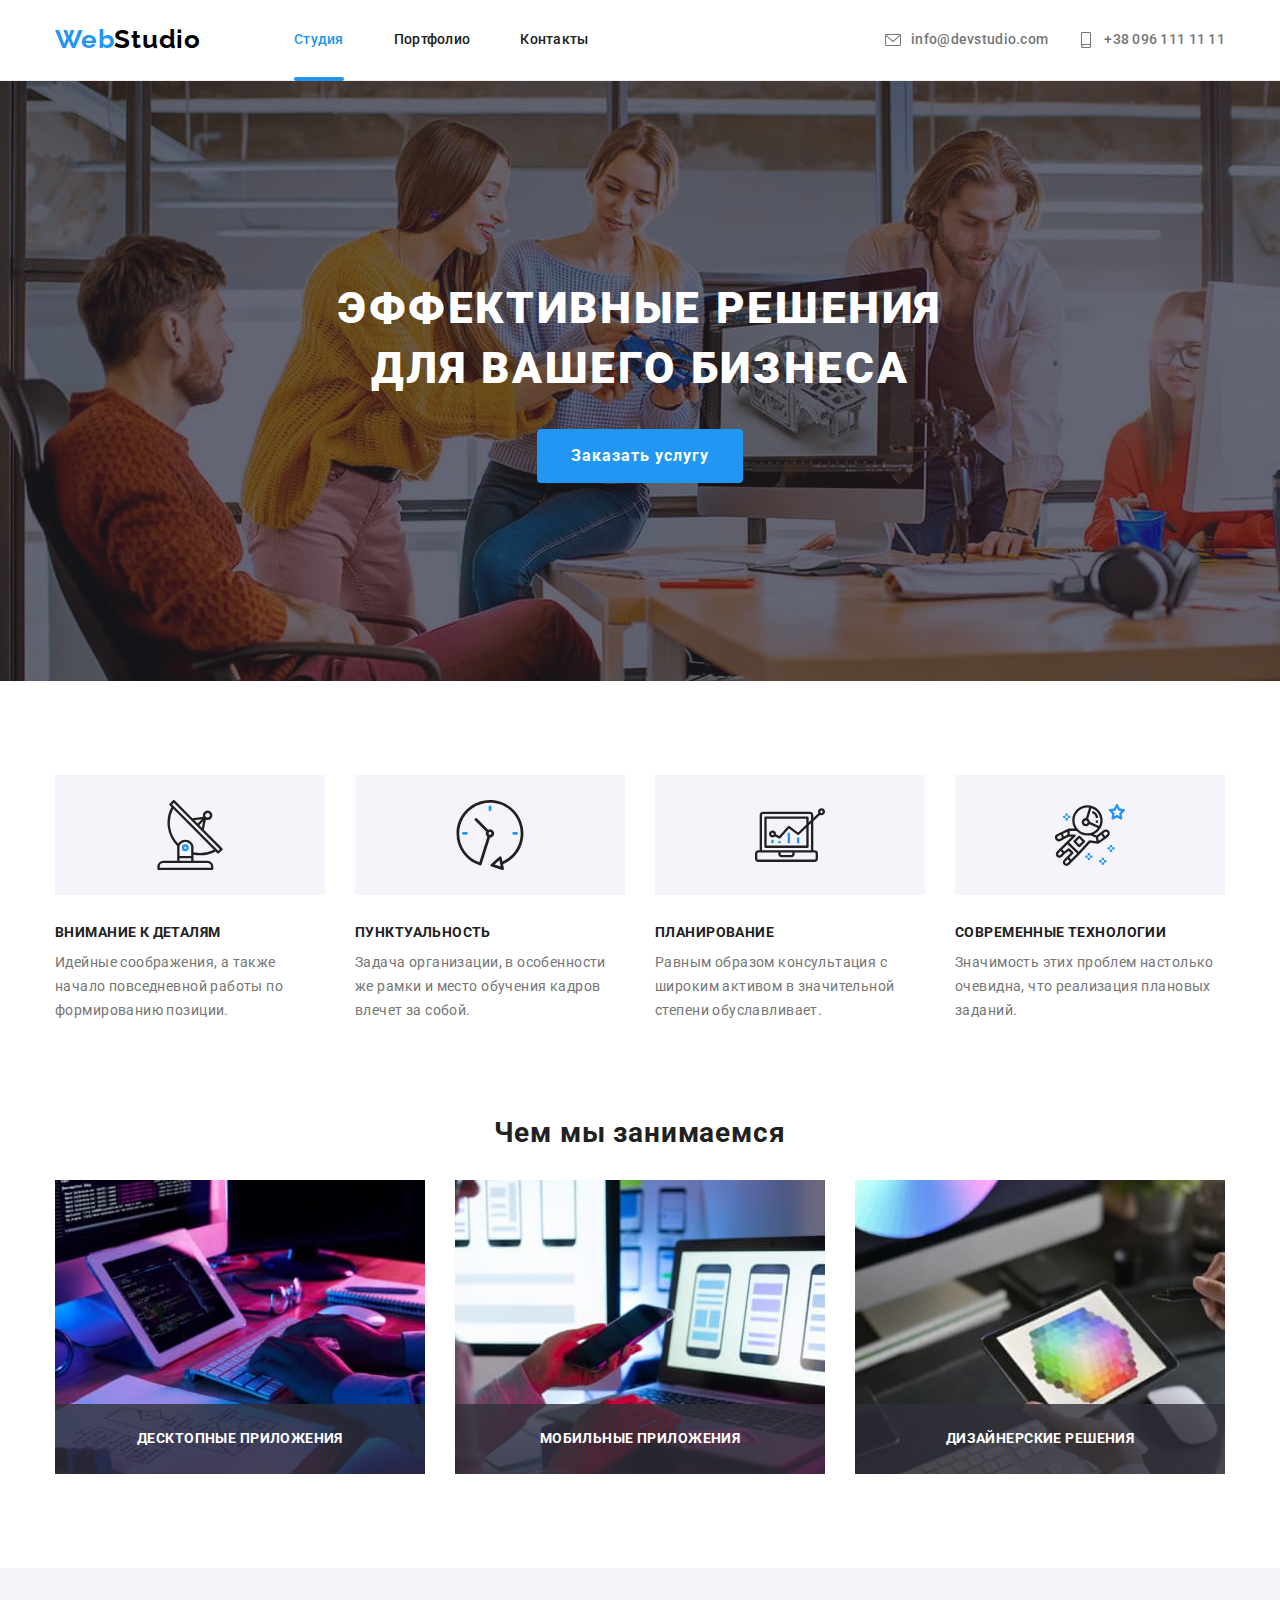
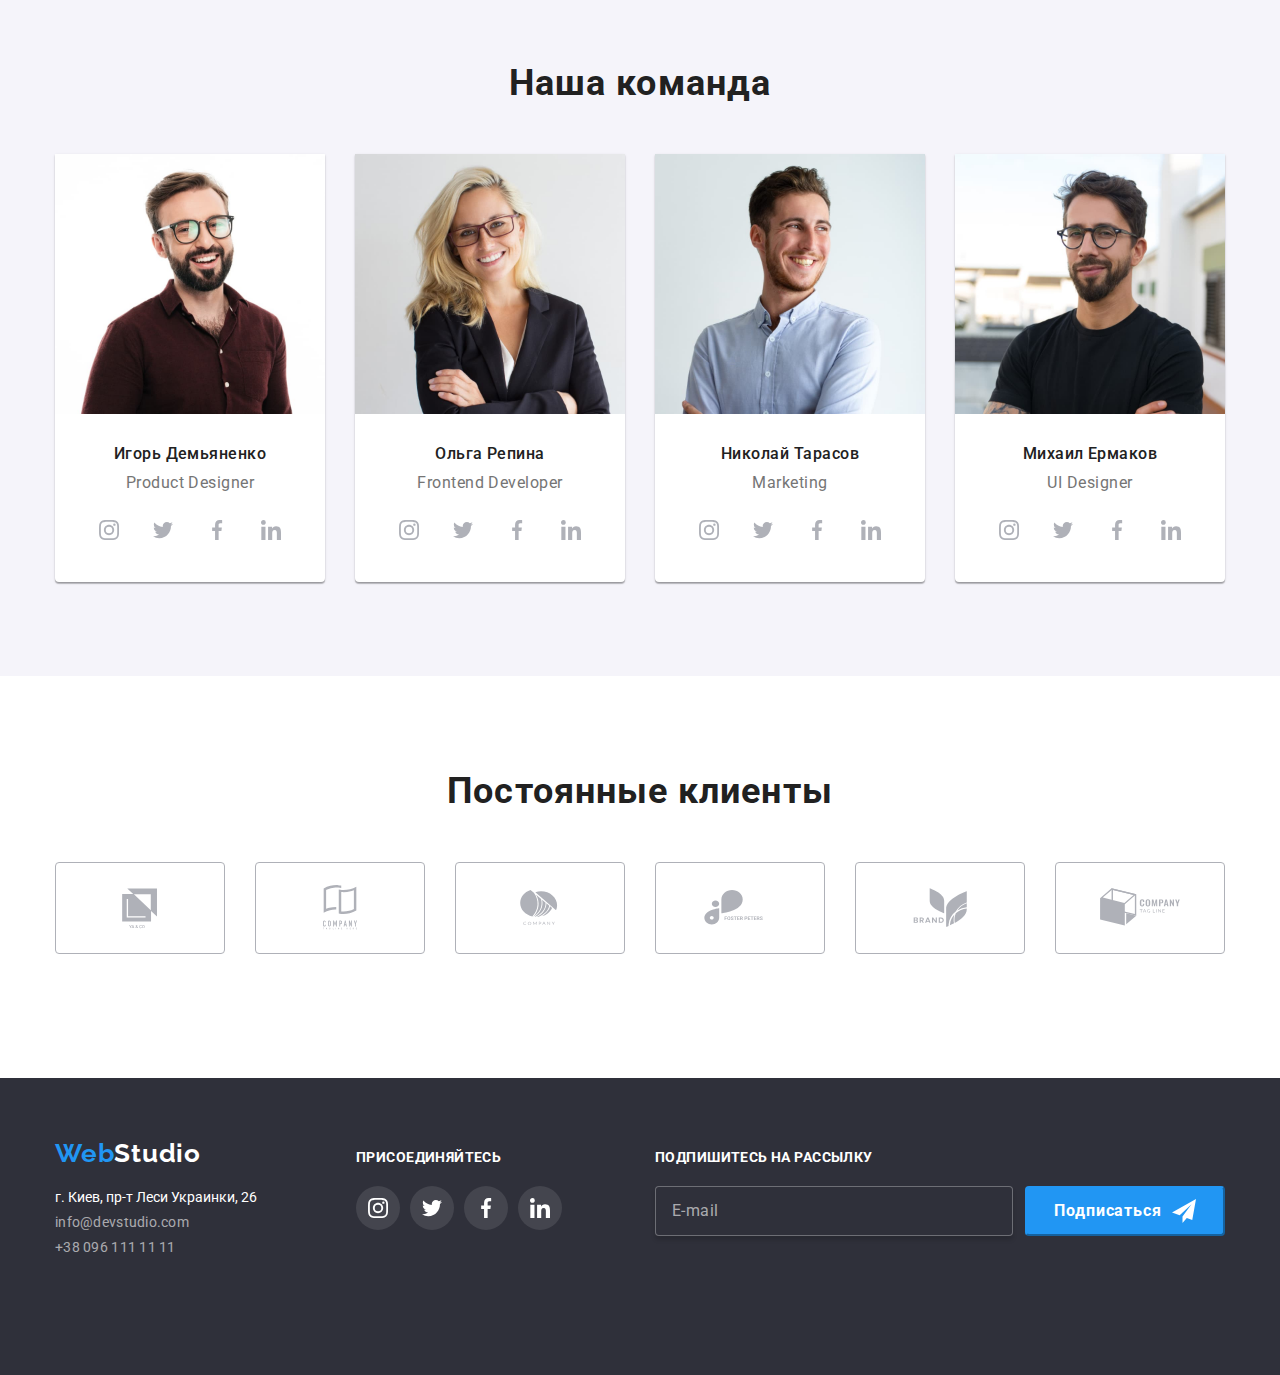
==== commit 15f9e0ae: "header done" ====
--- a/index.html
+++ b/index.html
@@ -25,30 +25,33 @@
                         <li class="main-nav__item"><a href="" class="main-nav__link">Контакты</a></li>
                     </ul>
                 </nav>
-                <ul class="header__contacts-list">
-                    <li class="header__contacts-item">
-                        <a href="mailto:info@devstudio.com" class="header__contacts-link">
-                            <svg class="header__contacts-icon">
-                                <use href="./images/icons.svg#envelope"></use>
-                            </svg>
-                            info@devstudio.com
-                        </a>
-                    </li>
-                    <li class="header__contacts-item">
-                        <a href="tel:+380961111111" class="header__contacts-link">
-                            <svg class="header__contacts-icon">
-                                <use href="./images/icons.svg#smartphone"></use>
-                            </svg>
-                            +38 096 111 11 11
-                        </a>
-                    </li>
-                </ul>
-                <ul class="mobile-socials">
-                    <li class="mobile-socials__item"><a href="https://www.instagram.com/" class="mobile-socials__link">Instagram</a></li>
-                    <li class="mobile-socials__item"><a href="https://twitter.com/" class="mobile-socials__link">Twitter</a></li>
-                    <li class="mobile-socials__item"><a href="https://www.facebook.com/" class="mobile-socials__link">Facebook</a></li>
-                    <li class="mobile-socials__item"><a href="https://www.linkedin.com/" class="mobile-socials__link">LinkedIn</a></li>
-                </ul>
+                <div class="mobile-container">
+                    <ul class="header__contacts-list">
+                        <li class="header__contacts-item">
+                            <a href="mailto:info@devstudio.com" class="header__contacts-link">
+                                <svg class="header__contacts-icon">
+                                    <use href="./images/icons.svg#envelope"></use>
+                                </svg>
+                                info@devstudio.com
+                            </a>
+                        </li>
+                        <li class="header__contacts-item">
+                            <a href="tel:+380961111111" class="header__contacts-link">
+                                <svg class="header__contacts-icon">
+                                    <use href="./images/icons.svg#smartphone"></use>
+                                </svg>
+                                +38 096 111 11 11
+                            </a>
+                        </li>
+                    </ul>
+                    <ul class="mobile-socials">
+                        <li class="mobile-socials__item"><a href="https://www.instagram.com/" class="mobile-socials__link">Instagram</a>
+                        </li>
+                        <li class="mobile-socials__item"><a href="https://twitter.com/" class="mobile-socials__link">Twitter</a></li>
+                        <li class="mobile-socials__item"><a href="https://www.facebook.com/" class="mobile-socials__link">Facebook</a></li>
+                        <li class="mobile-socials__item"><a href="https://www.linkedin.com/" class="mobile-socials__link">LinkedIn</a></li>
+                    </ul>
+                </div>
             </div>
             <button type="button" class="nav-btn" aria-expanded="false" aria-controls="nav-container" data-menu-button>
                 <svg width="40" height="40" aria-label="Переключатель мобильного меню">
--- a/css/main.min.css
+++ b/css/main.min.css
@@ -1,2 +1,2 @@
-body{font-family:Roboto;font-size:14px;color:#757575;background-color:#fff}h1,h2,h3,p,ul{margin:0;padding:0}.container{margin-left:auto;margin-right:auto;padding-left:15px;padding-right:15px}@media screen and (min-width: 480px){.container{width:480px}}@media screen and (min-width: 768px){.container{width:768px}}@media screen and (min-width: 1200px){.container{width:1200px}}.header__contacts-list,.main-nav__list,.mobile-socials,.benefits__list,.employment__list,.team__list,.socials,.clients__list,.footer__socials,.address__contacts,.filter,.examples{list-style-type:none}.section{padding-top:60px;padding-bottom:60px}@media screen and (min-width: 1200px){.section{padding-top:94px;padding-bottom:94px}}.hero,.hero__btn,.benefits__container,.employment__box,.socials__link,.footer__socials-link,.btn,.modal__btn,.agreement__label{display:flex;align-items:center;justify-content:center}.benefits__title,.agreement__input,.portfolio__title{position:absolute;width:1px;height:1px;margin:-1px;border:0;padding:0;white-space:nowrap;clip-path:inset(100%);clip:rect(0 0 0 0);overflow:hidden}.employment__title,.team__title,.clients__title{margin-bottom:30px;font-weight:700;font-size:28px;line-height:1.17;text-align:center;letter-spacing:0.03em;color:#212121}.header{border-bottom:1px solid #ececec;position:relative}.header .container{display:flex;align-items:center}.header__logo{margin-right:93px;font-family:Raleway;font-weight:700;font-size:26px;line-height:1.19;letter-spacing:0.03em;color:#000;text-decoration:none;padding-top:24px;padding-bottom:25px}.header__logo-accent{color:#2196f3}@media screen and (min-width: 768px){.header__contacts-list{display:flex}}.header__contacts-link{display:flex;align-items:center;text-decoration:none;padding-top:32px;padding-bottom:32px;font-style:normal;font-weight:500;font-size:14px;line-height:1.14;letter-spacing:0.02em;color:#757575;transition:color 250ms cubic-bezier(0.4, 0, 0.2, 1)}.header__contacts-link:hover,.header__contacts-link:focus{color:#2196f3}.header__contacts-link:visited{color:#757575}.header__contacts-item:first-child{margin-right:50px}.header__contacts-icon{margin-right:10px;height:16px;width:16px;fill:#757575;transition:fill 250ms cubic-bezier(0.4, 0, 0.2, 1)}.header__contacts-link:hover .header__contacts-icon,.header__contacts-link:focus .header__contacts-icon{fill:#2196f3}.main-nav{margin-right:auto}@media screen and (min-width: 768px){.main-nav__list{display:flex}}.main-nav__item{margin-right:50px;position:relative}.main-nav__item:last-child{margin-right:0}@media screen and (max-width: 767px){.main-nav__item:last-child{margin-bottom:32px}}@media screen and (max-width: 767px){.main-nav__item{margin-bottom:32px}}.main-nav__link{display:block;text-decoration:none;color:#212121;font-weight:500;font-size:40px;line-height:1.18;letter-spacing:0.02em;transition:color 250ms cubic-bezier(0.4, 0, 0.2, 1)}@media screen and (min-width: 768px){.main-nav__link{font-size:14px;line-height:1.14;padding-top:32px;padding-bottom:32px}}.main-nav__link:visited{color:#212121}.main-nav__link:hover,.main-nav__link:focus{color:#2196f3}.main-nav__current{color:#2196f3}@media screen and (min-width: 768px){.main-nav__current::after{content:'';display:block;background:#2196f3;border-radius:2px;height:4px;width:100%;position:absolute;bottom:-1px}}.nav-btn{display:inline-flex;position:absolute;right:15px;top:10px;margin:0;padding:0;border:none;background-color:transparent}@media screen and (min-width: 768px){.nav-btn{display:none}}.nav-btn__icon-close,.nav-btn__icon-menu{fill:#000;transition:fill 250ms cubic-bezier(0.4, 0, 0.2, 1)}.nav-btn:hover,.nav-btn:focus{cursor:pointer}.nav-btn:hover .nav-btn__icon-close,.nav-btn:hover .nav-btn__icon-menu,.nav-btn:focus .nav-btn__icon-close,.nav-btn:focus .nav-btn__icon-menu{fill:#2196f3}.nav-btn .nav-btn__icon-close{display:none}.nav-btn.is-open .nav-btn__icon-close{display:block}.nav-btn.is-open .nav-btn__icon-menu{display:none}.nav-container.is-open{display:block}@media screen and (max-width: 767px){.nav-container{display:none;position:absolute;top:0;left:0;width:100%;height:100vh;background-color:#fff;padding:48px 40px}}@media screen and (min-width: 768px){.nav-container{display:flex;text-align:center}}.mobile-socials{display:flex}@media screen and (min-width: 768px){.mobile-socials{display:none}}@media screen and (max-width: 767px){.mobile-socials__item{border-color:rgba(33,33,33,0.2);border-style:solid}}.mobile-socials__link{text-decoration:none}.mobile-socials__link:visited{text-decoration:none}.hero{height:400px;margin-right:auto;margin-left:auto;background-repeat:no-repeat;background-color:#2f303a;max-width:480px;background-image:linear-gradient(to right, rgba(47,48,58,0.4), rgba(47,48,58,0.4)),url("../images/hero-bg-480.jpg");background-size:480px}@media (min-device-pixel-ratio: 2), (min-resolution: 192dpi), (min-resolution: 2dppx){.hero{background-image:linear-gradient(to right, rgba(47,48,58,0.4), rgba(47,48,58,0.4)),url("../images/hero-bg-480@2x.jpg")}}@media screen and (min-width: 768px){.hero{max-width:768px;background-image:linear-gradient(to right, rgba(47,48,58,0.4), rgba(47,48,58,0.4)),url("../images/hero-bg-768.jpg");background-size:768px}}@media screen and (min-width: 768px) and (min-device-pixel-ratio: 2), screen and (min-width: 768px) and (min-resolution: 192dpi), screen and (min-width: 768px) and (min-resolution: 2dppx){.hero{background-image:linear-gradient(to right, rgba(47,48,58,0.4), rgba(47,48,58,0.4)),url("../images/hero-bg-768@2x.jpg")}}@media screen and (min-width: 1200px){.hero{max-width:1600px;height:600px;background-image:linear-gradient(to right, rgba(47,48,58,0.4), rgba(47,48,58,0.4)),url("../images/hero-bg-1600.jpg");background-size:1600px}}@media screen and (min-width: 1200px) and (min-device-pixel-ratio: 2), screen and (min-width: 1200px) and (min-resolution: 192dpi), screen and (min-width: 1200px) and (min-resolution: 2dppx){.hero{background-image:linear-gradient(to right, rgba(47,48,58,0.4), rgba(47,48,58,0.4)),url("../images/hero-bg-1600@2x.jpg")}}.hero__title{font-weight:900;font-size:26px;line-height:1.62;margin-bottom:30px;text-align:center;letter-spacing:0.06em;text-transform:uppercase;color:#fff}@media screen and (min-width: 1200px){.hero__title{font-size:44px;line-height:1.36}}.hero__btn{margin-left:auto;margin-right:auto;padding:10px 32px 10px 32px;color:#fff;background-color:#2196f3;font-family:inherit;font-weight:700;font-size:16px;line-height:1.88;letter-spacing:0.06em;cursor:pointer;border-radius:4px;border-color:transparent;transition:background-color 250ms cubic-bezier(0.4, 0, 0.2, 1)}.hero__btn:hover,.hero__btn:focus{background-color:#188ce8}@media screen and (min-width: 768px){.benefits__list{display:flex;flex-wrap:wrap}}.benefits__container{margin-bottom:30px;height:120px;width:100%;background-color:#f5f4fa}.benefits__icon{height:70px;width:70px}.benefits__item{width:100%}@media screen and (min-width: 768px){.benefits__item{width:354px;margin-left:30px}}@media screen and (min-width: 1200px){.benefits__item{width:270px}}@media screen and (min-width: 1200px){.benefits__item:first-child{margin-left:0}}@media screen and (min-width: 768px) and (max-width: 1199px){.benefits__item:nth-child(2n+1){margin-left:0}}@media screen and (min-width: 768px) and (max-width: 1199px){.benefits__item:nth-child(-n+2){margin-bottom:30px}}.benefits__item-title{margin-bottom:10px;color:#212121;font-weight:700;font-size:14px;line-height:1.14;letter-spacing:0.03em;text-transform:uppercase;text-align:center}@media screen and (min-width: 768px){.benefits__item-title{text-align:left}}.benefits__item-text{line-height:1.71;letter-spacing:0.03em}.employment{display:none;padding-bottom:94px}@media screen and (min-width: 1200px){.employment{display:block}}.employment__list{display:flex}.employment__img{display:block}.employment__item{margin-right:30px;position:relative}.employment__item:last-child{margin-right:0}.employment__item-title{font-family:Roboto;font-weight:700;font-size:14px;line-height:1.14;letter-spacing:0.03em;text-transform:uppercase;color:#fff}.employment__img{display:block;max-width:100%;height:auto}.employment__img::after{content:'';display:block;width:100%}.employment__box{position:absolute;transform:translate(0, -100%);width:100%;height:70px;background-color:rgba(47,48,58,0.8)}.team{background-color:#f5f4fa}@media screen and (min-width: 1200px){.team__title{font-size:36px;margin-bottom:50px}}@media screen and (min-width: 768px){.team__list{display:flex;flex-wrap:wrap}}.member{width:100%;background-color:#fff;box-shadow:0px 1px 3px rgba(0,0,0,0.12),0px 1px 1px rgba(0,0,0,0.14),0px 2px 1px rgba(0,0,0,0.2);border-radius:0px 0px 4px 4px;margin-bottom:30px}@media screen and (min-width: 768px){.member{width:354px;margin-left:30px}}@media screen and (min-width: 1200px){.member{width:270px;margin-bottom:0}}.member:last-child{margin-bottom:0}@media screen and (min-width: 768px){.member:nth-last-child(-n+2){margin-bottom:0}}@media screen and (min-width: 768px) and (max-width: 1199px){.member:nth-child(2n+1){margin-left:0}}@media screen and (min-width: 1200px){.member:first-child{margin-left:0}}@media screen and (min-width: 768px) and (max-width: 1199px){.member:nth-child(-n+2){margin-bottom:30px}}.member__title{margin-bottom:10px;font-weight:500;font-size:16px;line-height:1.19;text-align:center;letter-spacing:0.03em;color:#212121}.member__description{padding-top:30px;padding-bottom:24px}@media screen and (min-width: 1200px){.member__description{padding-bottom:30px}}.member__text{margin-bottom:16px;font-weight:400;font-size:16px;line-height:1.19;text-align:center;letter-spacing:0.03em;color:#757575}.member__photo{display:block}.socials{display:flex;justify-content:center}.socials__item{margin-left:10px}.socials__item:first-child{margin-left:0}.socials__link{height:44px;width:44px;border-radius:50%;background-color:#fff;transition:background-color 250ms cubic-bezier(0.4, 0, 0.2, 1)}.socials__link:hover,.socials__link:focus{background-color:#2196f3}.socials__link:hover .socials__icon,.socials__link:focus .socials__icon{fill:#fff}.socials__icon{fill:#afb1b8;height:20px;width:20px;transition:fill 250ms cubic-bezier(0.4, 0, 0.2, 1)}@media screen and (min-width: 1200px){.clients__title{font-size:36px;margin-bottom:50px}}.clients__list{display:flex;flex-wrap:wrap}.clients__item{margin-left:30px;margin-bottom:30px}@media screen and (max-width: 767px){.clients__item:nth-child(2n+1){margin-left:0}}@media screen and (max-width: 767px){.clients__item:nth-last-child(-n+2){margin-bottom:0}}@media screen and (min-width: 768px) and (max-width: 1199px){.clients__item:nth-last-child(-n+3){margin-bottom:0}}@media screen and (min-width: 768px) and (max-width: 1199px){.clients__item:nth-child(3n+1){margin-left:0}}@media screen and (min-width: 1200px){.clients__item:first-child{margin-left:0}}.clients__link{display:flex;height:92px;width:210px;border:1px solid #afb1b8;border-radius:4px;transition:border-color 250ms cubic-bezier(0.4, 0, 0.2, 1)}@media screen and (min-width: 768px){.clients__link{width:226px}}@media screen and (min-width: 1200px){.clients__link{width:170px}}.clients__link:hover,.clients__link:focus{border-color:#2196f3}.clients__link:hover .clients__icon,.clients__link:focus .clients__icon{fill:#2196f3}.clients__icon{fill:#afb1b8;transition:fill 250ms cubic-bezier(0.4, 0, 0.2, 1)}.footer{padding-top:60px;padding-bottom:60px;background-color:#2f303a}.footer__socials-container{display:flex;flex-direction:column;align-items:center;margin-bottom:60px}@media screen and (min-width: 1200px){.footer__socials-container{margin-left:70px;display:block}}.footer__call{font-family:Roboto;font-weight:700;font-size:14px;line-height:1.14;letter-spacing:0.03em;text-transform:uppercase;color:#fff}.footer__socials{display:flex;margin-top:20px}.footer__socials-icon{fill:#fff;height:20px;width:20px}.footer__socials-link{height:44px;width:44px;border-radius:50%;background-color:rgba(255,255,255,0.1);transition:background-color 250ms cubic-bezier(0.4, 0, 0.2, 1)}.footer__socials-link:hover,.footer__socials-link:focus{background-color:#2196f3}.footer__form{display:flex;flex-direction:column;align-items:center;width:100%}@media screen and (min-width: 1200px){.footer__form{margin-left:93px;width:570px;display:block}}.footer__form-box{display:flex;flex-direction:column;align-items:center;margin-top:20px;width:100%}@media screen and (min-width: 1200px){.footer__form-box{flex-direction:row}}.footer__input{border:1px solid rgba(255,255,255,0.3);box-sizing:border-box;box-shadow:0px 4px 4px rgba(0,0,0,0.15);border-radius:4px;width:100%;height:50px;background-color:#2f303a;margin-bottom:20px;padding-left:16px;color:#fff}@media screen and (min-width: 768px){.footer__input{width:450px}}@media screen and (min-width: 1200px){.footer__input{width:358px;margin-right:12px;margin-bottom:0}}.footer__input::placeholder{font-family:Roboto;font-style:normal;font-weight:400;font-size:16px;line-height:1.25;display:flex;align-items:center;letter-spacing:0.03em;color:rgba(255,255,255,0.6)}.footer .container{display:flex;flex-direction:column;align-items:center}@media screen and (min-width: 768px){.footer .container{display:flex;flex-direction:row;flex-wrap:wrap;justify-content:space-around;align-items:baseline}}@media screen and (min-width: 1200px){.footer .container{flex-wrap:nowrap;justify-content:space-between}}.address{display:flex;flex-direction:column;align-items:center;width:232px;margin-bottom:60px}@media screen and (min-width: 1200px){.address{display:block}}.address__logo{display:inline-block;margin-bottom:20px;font-family:Raleway;font-weight:700;font-size:24px;line-height:1.17;letter-spacing:0.03em;color:#fff;text-decoration:none}@media screen and (min-width: 1200px){.address__logo{font-size:26px;line-height:1.19}}.address__logo-accent{color:#2196f3}.address__location{margin-bottom:9px;color:#fff;font-style:normal}.address__contacts{display:flex;flex-direction:column;align-items:center}@media screen and (min-width: 1200px){.address__contacts{display:block}}.address__item:first-child{margin-bottom:9px}.address__link{text-decoration:none;font-style:normal;font-weight:400;font-size:14px;line-height:1.14px;letter-spacing:0.02em;color:rgba(255,255,255,0.6);transition:color 250ms cubic-bezier(0.4, 0, 0.2, 1)}.address__link:hover,.address__link:focus{color:#2196f3}.address__link:visited{color:rgba(255,255,255,0.6)}.btn{background-color:#2196f3;width:200px;height:50px;border-radius:4px;border-color:#2196f3;cursor:pointer;transition:background-color 250ms cubic-bezier(0.4, 0, 0.2, 1),box-shadow 250ms cubic-bezier(0.4, 0, 0.2, 1)}.btn:hover,.btn:focus{background-color:#188ce8;box-shadow:0px 4px 4px rgba(0,0,0,0.15)}.btn__txt{color:#fff;font-family:Roboto;font-style:normal;font-weight:700;font-size:16px;line-height:1.88;letter-spacing:0.06em;margin-right:10px}.btn__icon{fill:#fff;height:24px;width:24px}.back-drop{position:fixed;top:0;left:0;opacity:1;width:100%;height:100%;background-color:rgba(0,0,0,0.2);transition:opacity 250ms cubic-bezier(0.4, 0, 0.2, 1),visibility 250ms cubic-bezier(0.4, 0, 0.2, 1);visibility:visible;overflow-y:scroll}.back-drop.is-hidden{opacity:0;pointer-events:none;visibility:hidden}.back-drop.is-hidden .modal{transform:translate(-50%, -50%) scale(0.5)}.modal{position:absolute;top:50%;left:50%;width:450px;padding:40px;border-radius:4px;background:#fff;box-shadow:0px 1px 3px rgba(0,0,0,0.12),0px 1px 1px rgba(0,0,0,0.14),0px 2px 1px rgba(0,0,0,0.2);transform:translate(-50%, -50%) scale(1);transition:transform 250ms cubic-bezier(0.4, 0, 0.2, 1)}@media screen and (min-width: 1200px){.modal{width:528px}}.modal__btn{position:absolute;top:8px;right:8px;padding:0;width:30px;height:30px;border-radius:50%;border-width:1px;border-color:rgba(0,0,0,0.1);background-color:#fff;cursor:pointer}.modal__btn:focus .modal__icon,.modal__btn:hover .modal__icon{fill:#2196f3}.modal__icon{fill:#000;height:18px;width:18px;transition:fill 250ms cubic-bezier(0.4, 0, 0.2, 1)}.modal-form__call{display:inline-block;margin-bottom:12px;font-family:Roboto;font-weight:700;font-size:20px;line-height:1.15;text-align:center;letter-spacing:0.03em;color:#212121}.modal-form__field{position:relative;margin-bottom:10px}.modal-form__name{display:inline-block;font-family:Roboto;font-weight:400;font-size:12px;line-height:1.16;letter-spacing:0.01em;margin-bottom:4px}.modal-form__input{display:inline-block;width:100%;height:40px;padding-left:42px;border:1px solid rgba(33,33,33,0.2);box-sizing:border-box;border-radius:4px;transition:border-color 250ms cubic-bezier(0.4, 0, 0.2, 1)}.modal-form__input:focus{border-color:#2196f3}.modal-form__input:focus+.modal-form__icon{fill:#2196f3}.modal-form__icon{position:absolute;top:29px;left:12px;fill:#212121;height:18px;width:18px;transition:fill 250ms cubic-bezier(0.4, 0, 0.2, 1)}.modal-form__comment{margin-bottom:20px;width:100%}.modal-form__textarea{display:inline-block;resize:none;width:100%;height:120px;padding:12px 16px;border:1px solid rgba(33,33,33,0.2);box-sizing:border-box;border-radius:4px;transition:border-color 250ms cubic-bezier(0.4, 0, 0.2, 1)}.modal-form__textarea::placeholder{font-family:Roboto;font-size:12px;line-height:1.16;letter-spacing:0.01em;color:rgba(117,117,117,0.5)}.modal-form .btn{display:flex;justify-content:center;margin-left:auto;margin-right:auto}.agreement{margin-bottom:30px}@media screen and (min-width: 1200px){.agreement{padding-left:12px}}.agreement__text{font-family:Roboto;font-weight:400;font-size:12px;line-height:1.17;letter-spacing:0.03em}@media screen and (min-width: 1200px){.agreement__text{font-size:14px;line-height:1.71}}.agreement__input:checked+.agreement__checkbox{background-color:#2196f3;box-shadow:inset 0 0 0 2px #2196f3}.agreement__input:focus+.agreement__checkbox{box-shadow:inset 0 0 0 2px #2196f3}.agreement__checkbox{margin-right:8px;box-sizing:border-box;width:16px;height:15px;fill:#fff;border-radius:2px;transition:box-shadow 250ms cubic-bezier(0.4, 0, 0.2, 1),background-color 250ms cubic-bezier(0.4, 0, 0.2, 1);box-shadow:inset 0 0 0 2px #212121}.agreement__link{color:#2196f3}.filter{display:flex;justify-content:left;margin-bottom:40px;flex-wrap:wrap}@media screen and (min-width: 768px){.filter{margin-bottom:30px;justify-content:center}}@media screen and (min-width: 1200px){.filter{margin-bottom:50px}}.filter__item{margin-right:8px}@media screen and (max-width: 767px){.filter__item:nth-child(-n+3){margin-bottom:15px}}.filter__item:last-child{margin-right:0}.filter__btn{padding:6px 22px;font-family:inherit;font-weight:500;font-size:16px;line-height:1.62;text-align:center;letter-spacing:0.03em;cursor:pointer;color:#212121;background-color:#f5f4fa;border-radius:4px;border-color:transparent;transition:background-color 250ms cubic-bezier(0.4, 0, 0.2, 1),color 250ms cubic-bezier(0.4, 0, 0.2, 1),box-shadow 250ms cubic-bezier(0.4, 0, 0.2, 1)}.filter__btn:hover,.filter__btn:focus{background-color:#2196f3;color:#fff;box-shadow:0px 3px 1px,0px 1px 2px rgba(0,0,0,0.08),0px 2px 2px rgba(0,0,0,0.12)}.filter__current{background-color:#2196f3;color:#fff;box-shadow:0px 3px 1px,0px 1px 2px rgba(0,0,0,0.08),0px 2px 2px rgba(0,0,0,0.12)}@media screen and (min-width: 768px){.examples{display:flex;flex-wrap:wrap}}.examples__item{margin-bottom:30px}@media screen and (min-width: 768px){.examples__item:nth-child(2n){margin-left:30px}}@media screen and (max-width: 1199px){.examples__item:last-child{margin-bottom:0}}@media screen and (min-width: 1200px){.examples__item{margin-left:30px;margin-top:30px}}@media screen and (min-width: 1200px){.examples__item:nth-child(3n+1){margin-left:0}}@media screen and (min-width: 1200px){.examples__item:nth-last-child(n+7){margin-top:0}}.examples__link{display:block;width:450px;text-decoration:none;transition:box-shadow 250ms cubic-bezier(0.4, 0, 0.2, 1)}@media screen and (min-width: 768px){.examples__link{width:354px}}@media screen and (min-width: 1200px){.examples__link{width:370px}}.examples__link:hover,.examples__link:focus{box-shadow:0px 1px 1px rgba(0,0,0,0.12),0px 4px 4px rgba(0,0,0,0.06),1px 4px 6px rgba(0,0,0,0.16)}.examples__link:hover .examples__text,.examples__link:focus .examples__text{transform:translate(0, -100%)}.examples__box{position:relative;overflow:hidden}.examples__text{font-family:'Roboto';font-weight:400;font-size:18px;line-height:1.56;letter-spacing:0.03em;background-color:rgba(33,150,243,0.9);color:#fff;position:absolute;top:100%;left:0;height:100%;padding:63px 24px;transition:transform 250ms cubic-bezier(0.4, 0, 0.2, 1)}.examples__description{padding:20px 24px;border-bottom:1px solid #eee;border-left:1px solid #eee;border-right:1px solid #eee}.examples__name{margin-bottom:4px;font-style:normal;font-weight:bold;font-size:18px;line-height:2;letter-spacing:0.06em;color:#212121}.examples__field{font-size:16px;line-height:1.88;letter-spacing:0.03em;color:#757575}.examples__photo{display:block}
+body{font-family:Roboto;font-size:14px;color:#757575;background-color:#fff}h1,h2,h3,p,ul{margin:0;padding:0}.container{margin-left:auto;margin-right:auto;padding-left:15px;padding-right:15px}@media screen and (min-width: 480px){.container{width:480px}}@media screen and (min-width: 768px){.container{width:768px}}@media screen and (min-width: 1200px){.container{width:1200px}}.header__contacts-list,.main-nav__list,.mobile-socials,.benefits__list,.employment__list,.team__list,.socials,.clients__list,.footer__socials,.address__contacts,.filter,.examples{list-style-type:none}.section{padding-top:60px;padding-bottom:60px}@media screen and (min-width: 1200px){.section{padding-top:94px;padding-bottom:94px}}.hero,.hero__btn,.benefits__container,.employment__box,.socials__link,.footer__socials-link,.btn,.modal__btn,.agreement__label{display:flex;align-items:center;justify-content:center}.benefits__title,.agreement__input,.portfolio__title{position:absolute;width:1px;height:1px;margin:-1px;border:0;padding:0;white-space:nowrap;clip-path:inset(100%);clip:rect(0 0 0 0);overflow:hidden}.employment__title,.team__title,.clients__title{margin-bottom:30px;font-weight:700;font-size:28px;line-height:1.17;text-align:center;letter-spacing:0.03em;color:#212121}.header{border-bottom:1px solid #ececec;position:relative}.header .container{display:flex;align-items:center}@media screen and (min-width: 768px) and (max-width: 1199px){.header .container{justify-content:space-between}}.header__logo{font-family:Raleway;font-weight:700;font-size:26px;line-height:1.19;letter-spacing:0.03em;color:#000;text-decoration:none;padding-top:24px;padding-bottom:25px}@media screen and (min-width: 1200px){.header__logo{margin-right:93px}}.header__logo-accent{color:#2196f3}@media screen and (min-width: 768px){.header__contacts-list{margin-left:84px}}@media screen and (min-width: 1200px){.header__contacts-list{display:flex;margin-left:0}}.header__contacts-link{display:flex;align-items:center;text-decoration:none;font-style:normal;font-weight:500;font-size:34px;line-height:1.18;letter-spacing:0.02em;color:#757575;transition:color 250ms cubic-bezier(0.4, 0, 0.2, 1)}@media screen and (min-width: 768px){.header__contacts-link{font-size:12px;line-height:1.17}}@media screen and (min-width: 1200px){.header__contacts-link{font-size:14px;line-height:1.14;padding-top:32px;padding-bottom:32px}}.header__contacts-link:hover,.header__contacts-link:focus{color:#2196f3}.header__contacts-link:visited{color:#757575}.header__contacts-item:first-child{margin-bottom:32px}@media screen and (min-width: 768px){.header__contacts-item:first-child{padding-top:21px;padding-bottom:5px;margin-bottom:0}}@media screen and (min-width: 1200px){.header__contacts-item:first-child{margin-right:30px;padding-top:0;padding-bottom:0}}.header__contacts-item:last-child{margin-bottom:64px}@media screen and (min-width: 768px){.header__contacts-item:last-child{margin-left:-2px;padding-top:5px;padding-bottom:21px;margin-block:0}}@media screen and (min-width: 1200px){.header__contacts-item:last-child{margin-left:0px;padding-top:0;padding-bottom:0}}.header__contacts-icon{margin-right:10px;height:14px;width:14px;fill:#757575;transition:fill 250ms cubic-bezier(0.4, 0, 0.2, 1)}@media screen and (min-width: 1200px){.header__contacts-icon{height:16px;width:16px}}.header__contacts-link:hover .header__contacts-icon,.header__contacts-link:focus .header__contacts-icon{fill:#2196f3}.main-nav{margin-right:auto}@media screen and (min-width: 768px){.main-nav__list{display:flex}}.main-nav__item{margin-right:50px;position:relative}.main-nav__item:last-child{margin-right:0}@media screen and (max-width: 767px){.main-nav__item:last-child{margin-bottom:32px}}@media screen and (max-width: 767px){.main-nav__item{margin-bottom:32px}}.main-nav__link{display:block;text-decoration:none;color:#212121;font-weight:500;font-size:40px;line-height:1.18;letter-spacing:0.02em;transition:color 250ms cubic-bezier(0.4, 0, 0.2, 1)}@media screen and (min-width: 768px){.main-nav__link{font-size:14px;line-height:1.14;padding-top:32px;padding-bottom:32px}}.main-nav__link:visited{color:#212121}.main-nav__link:hover,.main-nav__link:focus{color:#2196f3}.main-nav__current{color:#2196f3}@media screen and (min-width: 768px){.main-nav__current::after{content:'';display:block;background:#2196f3;border-radius:2px;height:4px;width:100%;position:absolute;bottom:-1px}}.nav-btn{display:inline-flex;position:absolute;right:15px;top:10px;margin:0;padding:0;border:none;background-color:transparent}@media screen and (min-width: 768px){.nav-btn{display:none}}.nav-btn__icon-close,.nav-btn__icon-menu{fill:#000;transition:fill 250ms cubic-bezier(0.4, 0, 0.2, 1)}.nav-btn:hover,.nav-btn:focus{cursor:pointer}.nav-btn:hover .nav-btn__icon-close,.nav-btn:hover .nav-btn__icon-menu,.nav-btn:focus .nav-btn__icon-close,.nav-btn:focus .nav-btn__icon-menu{fill:#2196f3}.nav-btn .nav-btn__icon-close{display:none}.nav-btn.is-open .nav-btn__icon-close{display:block}.nav-btn.is-open .nav-btn__icon-menu{display:none}.nav-container.is-open{display:block}@media screen and (max-width: 767px){.nav-container{display:none;position:absolute;top:0;left:0;width:100%;height:100vh;background-color:#fff;padding:48px 40px}}@media screen and (min-width: 768px){.nav-container{display:flex;text-align:center}}@media screen and (min-width: 1200px){.nav-container{justify-content:space-between;width:100%}}.mobile-socials{display:flex}@media screen and (min-width: 768px){.mobile-socials{display:none}}@media screen and (max-width: 767px){.mobile-socials__item{border-color:rgba(33,33,33,0.2);border-style:solid}}.mobile-socials__link{color:#2196f3;text-decoration:none;font-style:normal;font-weight:500;font-size:18px;line-height:1.22;letter-spacing:0.02em}.mobile-socials__link:visited{text-decoration:none}.hero{height:400px;margin-right:auto;margin-left:auto;background-repeat:no-repeat;background-color:#2f303a;max-width:480px;background-image:linear-gradient(to right, rgba(47,48,58,0.4), rgba(47,48,58,0.4)),url("../images/hero-bg-480.jpg");background-size:480px}@media (min-device-pixel-ratio: 2), (min-resolution: 192dpi), (min-resolution: 2dppx){.hero{background-image:linear-gradient(to right, rgba(47,48,58,0.4), rgba(47,48,58,0.4)),url("../images/hero-bg-480@2x.jpg")}}@media screen and (min-width: 768px){.hero{max-width:768px;background-image:linear-gradient(to right, rgba(47,48,58,0.4), rgba(47,48,58,0.4)),url("../images/hero-bg-768.jpg");background-size:768px}}@media screen and (min-width: 768px) and (min-device-pixel-ratio: 2), screen and (min-width: 768px) and (min-resolution: 192dpi), screen and (min-width: 768px) and (min-resolution: 2dppx){.hero{background-image:linear-gradient(to right, rgba(47,48,58,0.4), rgba(47,48,58,0.4)),url("../images/hero-bg-768@2x.jpg")}}@media screen and (min-width: 1200px){.hero{max-width:1600px;height:600px;background-image:linear-gradient(to right, rgba(47,48,58,0.4), rgba(47,48,58,0.4)),url("../images/hero-bg-1600.jpg");background-size:1600px}}@media screen and (min-width: 1200px) and (min-device-pixel-ratio: 2), screen and (min-width: 1200px) and (min-resolution: 192dpi), screen and (min-width: 1200px) and (min-resolution: 2dppx){.hero{background-image:linear-gradient(to right, rgba(47,48,58,0.4), rgba(47,48,58,0.4)),url("../images/hero-bg-1600@2x.jpg")}}.hero__title{font-weight:900;font-size:26px;line-height:1.62;margin-bottom:30px;text-align:center;letter-spacing:0.06em;text-transform:uppercase;color:#fff}@media screen and (min-width: 1200px){.hero__title{font-size:44px;line-height:1.36}}.hero__btn{margin-left:auto;margin-right:auto;padding:10px 32px 10px 32px;color:#fff;background-color:#2196f3;font-family:inherit;font-weight:700;font-size:16px;line-height:1.88;letter-spacing:0.06em;cursor:pointer;border-radius:4px;border-color:transparent;transition:background-color 250ms cubic-bezier(0.4, 0, 0.2, 1)}.hero__btn:hover,.hero__btn:focus{background-color:#188ce8}@media screen and (min-width: 768px){.benefits__list{display:flex;flex-wrap:wrap}}.benefits__container{margin-bottom:30px;height:120px;width:100%;background-color:#f5f4fa}.benefits__icon{height:70px;width:70px}.benefits__item{width:100%}@media screen and (min-width: 768px){.benefits__item{width:354px;margin-left:30px}}@media screen and (min-width: 1200px){.benefits__item{width:270px}}@media screen and (min-width: 1200px){.benefits__item:first-child{margin-left:0}}@media screen and (min-width: 768px) and (max-width: 1199px){.benefits__item:nth-child(2n+1){margin-left:0}}@media screen and (min-width: 768px) and (max-width: 1199px){.benefits__item:nth-child(-n+2){margin-bottom:30px}}.benefits__item-title{margin-bottom:10px;color:#212121;font-weight:700;font-size:14px;line-height:1.14;letter-spacing:0.03em;text-transform:uppercase;text-align:center}@media screen and (min-width: 768px){.benefits__item-title{text-align:left}}.benefits__item-text{line-height:1.71;letter-spacing:0.03em}.employment{display:none;padding-bottom:94px}@media screen and (min-width: 1200px){.employment{display:block}}.employment__list{display:flex}.employment__img{display:block}.employment__item{margin-right:30px;position:relative}.employment__item:last-child{margin-right:0}.employment__item-title{font-family:Roboto;font-weight:700;font-size:14px;line-height:1.14;letter-spacing:0.03em;text-transform:uppercase;color:#fff}.employment__img{display:block;max-width:100%;height:auto}.employment__img::after{content:'';display:block;width:100%}.employment__box{position:absolute;transform:translate(0, -100%);width:100%;height:70px;background-color:rgba(47,48,58,0.8)}.team{background-color:#f5f4fa}@media screen and (min-width: 1200px){.team__title{font-size:36px;margin-bottom:50px}}@media screen and (min-width: 768px){.team__list{display:flex;flex-wrap:wrap}}.member{width:100%;background-color:#fff;box-shadow:0px 1px 3px rgba(0,0,0,0.12),0px 1px 1px rgba(0,0,0,0.14),0px 2px 1px rgba(0,0,0,0.2);border-radius:0px 0px 4px 4px;margin-bottom:30px}@media screen and (min-width: 768px){.member{width:354px;margin-left:30px}}@media screen and (min-width: 1200px){.member{width:270px;margin-bottom:0}}.member:last-child{margin-bottom:0}@media screen and (min-width: 768px){.member:nth-last-child(-n+2){margin-bottom:0}}@media screen and (min-width: 768px) and (max-width: 1199px){.member:nth-child(2n+1){margin-left:0}}@media screen and (min-width: 1200px){.member:first-child{margin-left:0}}@media screen and (min-width: 768px) and (max-width: 1199px){.member:nth-child(-n+2){margin-bottom:30px}}.member__title{margin-bottom:10px;font-weight:500;font-size:16px;line-height:1.19;text-align:center;letter-spacing:0.03em;color:#212121}.member__description{padding-top:30px;padding-bottom:24px}@media screen and (min-width: 1200px){.member__description{padding-bottom:30px}}.member__text{margin-bottom:16px;font-weight:400;font-size:16px;line-height:1.19;text-align:center;letter-spacing:0.03em;color:#757575}.member__photo{display:block}.socials{display:flex;justify-content:center}.socials__item{margin-left:10px}.socials__item:first-child{margin-left:0}.socials__link{height:44px;width:44px;border-radius:50%;background-color:#fff;transition:background-color 250ms cubic-bezier(0.4, 0, 0.2, 1)}.socials__link:hover,.socials__link:focus{background-color:#2196f3}.socials__link:hover .socials__icon,.socials__link:focus .socials__icon{fill:#fff}.socials__icon{fill:#afb1b8;height:20px;width:20px;transition:fill 250ms cubic-bezier(0.4, 0, 0.2, 1)}@media screen and (min-width: 1200px){.clients__title{font-size:36px;margin-bottom:50px}}.clients__list{display:flex;flex-wrap:wrap}.clients__item{margin-left:30px;margin-bottom:30px}@media screen and (max-width: 767px){.clients__item:nth-child(2n+1){margin-left:0}}@media screen and (max-width: 767px){.clients__item:nth-last-child(-n+2){margin-bottom:0}}@media screen and (min-width: 768px) and (max-width: 1199px){.clients__item:nth-last-child(-n+3){margin-bottom:0}}@media screen and (min-width: 768px) and (max-width: 1199px){.clients__item:nth-child(3n+1){margin-left:0}}@media screen and (min-width: 1200px){.clients__item:first-child{margin-left:0}}.clients__link{display:flex;height:92px;width:210px;border:1px solid #afb1b8;border-radius:4px;transition:border-color 250ms cubic-bezier(0.4, 0, 0.2, 1)}@media screen and (min-width: 768px){.clients__link{width:226px}}@media screen and (min-width: 1200px){.clients__link{width:170px}}.clients__link:hover,.clients__link:focus{border-color:#2196f3}.clients__link:hover .clients__icon,.clients__link:focus .clients__icon{fill:#2196f3}.clients__icon{fill:#afb1b8;transition:fill 250ms cubic-bezier(0.4, 0, 0.2, 1)}.footer{padding-top:60px;padding-bottom:60px;background-color:#2f303a}.footer__socials-container{display:flex;flex-direction:column;align-items:center;margin-bottom:60px}@media screen and (min-width: 1200px){.footer__socials-container{margin-left:70px;display:block}}.footer__call{font-family:Roboto;font-weight:700;font-size:14px;line-height:1.14;letter-spacing:0.03em;text-transform:uppercase;color:#fff}.footer__socials{display:flex;margin-top:20px}.footer__socials-icon{fill:#fff;height:20px;width:20px}.footer__socials-link{height:44px;width:44px;border-radius:50%;background-color:rgba(255,255,255,0.1);transition:background-color 250ms cubic-bezier(0.4, 0, 0.2, 1)}.footer__socials-link:hover,.footer__socials-link:focus{background-color:#2196f3}.footer__form{display:flex;flex-direction:column;align-items:center;width:100%}@media screen and (min-width: 1200px){.footer__form{margin-left:93px;width:570px;display:block}}.footer__form-box{display:flex;flex-direction:column;align-items:center;margin-top:20px;width:100%}@media screen and (min-width: 1200px){.footer__form-box{flex-direction:row}}.footer__input{border:1px solid rgba(255,255,255,0.3);box-sizing:border-box;box-shadow:0px 4px 4px rgba(0,0,0,0.15);border-radius:4px;width:100%;height:50px;background-color:#2f303a;margin-bottom:20px;padding-left:16px;color:#fff}@media screen and (min-width: 768px){.footer__input{width:450px}}@media screen and (min-width: 1200px){.footer__input{width:358px;margin-right:12px;margin-bottom:0}}.footer__input::placeholder{font-family:Roboto;font-style:normal;font-weight:400;font-size:16px;line-height:1.25;display:flex;align-items:center;letter-spacing:0.03em;color:rgba(255,255,255,0.6)}.footer .container{display:flex;flex-direction:column;align-items:center}@media screen and (min-width: 768px){.footer .container{display:flex;flex-direction:row;flex-wrap:wrap;justify-content:space-around;align-items:baseline}}@media screen and (min-width: 1200px){.footer .container{flex-wrap:nowrap;justify-content:space-between}}.address{display:flex;flex-direction:column;align-items:center;width:232px;margin-bottom:60px}@media screen and (min-width: 1200px){.address{display:block}}.address__logo{display:inline-block;margin-bottom:20px;font-family:Raleway;font-weight:700;font-size:24px;line-height:1.17;letter-spacing:0.03em;color:#fff;text-decoration:none}@media screen and (min-width: 1200px){.address__logo{font-size:26px;line-height:1.19}}.address__logo-accent{color:#2196f3}.address__location{margin-bottom:9px;color:#fff;font-style:normal}.address__contacts{display:flex;flex-direction:column;align-items:center}@media screen and (min-width: 1200px){.address__contacts{display:block}}.address__item:first-child{margin-bottom:9px}.address__link{text-decoration:none;font-style:normal;font-weight:400;font-size:14px;line-height:1.14px;letter-spacing:0.02em;color:rgba(255,255,255,0.6);transition:color 250ms cubic-bezier(0.4, 0, 0.2, 1)}.address__link:hover,.address__link:focus{color:#2196f3}.address__link:visited{color:rgba(255,255,255,0.6)}.btn{background-color:#2196f3;width:200px;height:50px;border-radius:4px;border-color:#2196f3;cursor:pointer;transition:background-color 250ms cubic-bezier(0.4, 0, 0.2, 1),box-shadow 250ms cubic-bezier(0.4, 0, 0.2, 1)}.btn:hover,.btn:focus{background-color:#188ce8;box-shadow:0px 4px 4px rgba(0,0,0,0.15)}.btn__txt{color:#fff;font-family:Roboto;font-style:normal;font-weight:700;font-size:16px;line-height:1.88;letter-spacing:0.06em;margin-right:10px}.btn__icon{fill:#fff;height:24px;width:24px}.back-drop{position:fixed;top:0;left:0;opacity:1;width:100%;height:100%;background-color:rgba(0,0,0,0.2);transition:opacity 250ms cubic-bezier(0.4, 0, 0.2, 1),visibility 250ms cubic-bezier(0.4, 0, 0.2, 1);visibility:visible;overflow-y:scroll}.back-drop.is-hidden{opacity:0;pointer-events:none;visibility:hidden}.back-drop.is-hidden .modal{transform:translate(-50%, -50%) scale(0.5)}.modal{position:absolute;top:50%;left:50%;width:450px;padding:40px;border-radius:4px;background:#fff;box-shadow:0px 1px 3px rgba(0,0,0,0.12),0px 1px 1px rgba(0,0,0,0.14),0px 2px 1px rgba(0,0,0,0.2);transform:translate(-50%, -50%) scale(1);transition:transform 250ms cubic-bezier(0.4, 0, 0.2, 1)}@media screen and (min-width: 1200px){.modal{width:528px}}.modal__btn{position:absolute;top:8px;right:8px;padding:0;width:30px;height:30px;border-radius:50%;border-width:1px;border-color:rgba(0,0,0,0.1);background-color:#fff;cursor:pointer}.modal__btn:focus .modal__icon,.modal__btn:hover .modal__icon{fill:#2196f3}.modal__icon{fill:#000;height:18px;width:18px;transition:fill 250ms cubic-bezier(0.4, 0, 0.2, 1)}.modal-form__call{display:inline-block;margin-bottom:12px;font-family:Roboto;font-weight:700;font-size:20px;line-height:1.15;text-align:center;letter-spacing:0.03em;color:#212121}.modal-form__field{position:relative;margin-bottom:10px}.modal-form__name{display:inline-block;font-family:Roboto;font-weight:400;font-size:12px;line-height:1.16;letter-spacing:0.01em;margin-bottom:4px}.modal-form__input{display:inline-block;width:100%;height:40px;padding-left:42px;border:1px solid rgba(33,33,33,0.2);box-sizing:border-box;border-radius:4px;transition:border-color 250ms cubic-bezier(0.4, 0, 0.2, 1)}.modal-form__input:focus{border-color:#2196f3}.modal-form__input:focus+.modal-form__icon{fill:#2196f3}.modal-form__icon{position:absolute;top:29px;left:12px;fill:#212121;height:18px;width:18px;transition:fill 250ms cubic-bezier(0.4, 0, 0.2, 1)}.modal-form__comment{margin-bottom:20px;width:100%}.modal-form__textarea{display:inline-block;resize:none;width:100%;height:120px;padding:12px 16px;border:1px solid rgba(33,33,33,0.2);box-sizing:border-box;border-radius:4px;transition:border-color 250ms cubic-bezier(0.4, 0, 0.2, 1)}.modal-form__textarea::placeholder{font-family:Roboto;font-size:12px;line-height:1.16;letter-spacing:0.01em;color:rgba(117,117,117,0.5)}.modal-form .btn{display:flex;justify-content:center;margin-left:auto;margin-right:auto}.agreement{margin-bottom:30px}@media screen and (min-width: 1200px){.agreement{padding-left:12px}}.agreement__text{font-family:Roboto;font-weight:400;font-size:12px;line-height:1.17;letter-spacing:0.03em}@media screen and (min-width: 1200px){.agreement__text{font-size:14px;line-height:1.71}}.agreement__input:checked+.agreement__checkbox{background-color:#2196f3;box-shadow:inset 0 0 0 2px #2196f3}.agreement__input:focus+.agreement__checkbox{box-shadow:inset 0 0 0 2px #2196f3}.agreement__checkbox{margin-right:8px;box-sizing:border-box;width:16px;height:15px;fill:#fff;border-radius:2px;transition:box-shadow 250ms cubic-bezier(0.4, 0, 0.2, 1),background-color 250ms cubic-bezier(0.4, 0, 0.2, 1);box-shadow:inset 0 0 0 2px #212121}.agreement__link{color:#2196f3}.filter{display:flex;justify-content:left;margin-bottom:40px;flex-wrap:wrap}@media screen and (min-width: 768px){.filter{margin-bottom:30px;justify-content:center}}@media screen and (min-width: 1200px){.filter{margin-bottom:50px}}.filter__item{margin-right:8px}@media screen and (max-width: 767px){.filter__item:nth-child(-n+3){margin-bottom:15px}}.filter__item:last-child{margin-right:0}.filter__btn{padding:6px 22px;font-family:inherit;font-weight:500;font-size:16px;line-height:1.62;text-align:center;letter-spacing:0.03em;cursor:pointer;color:#212121;background-color:#f5f4fa;border-radius:4px;border-color:transparent;transition:background-color 250ms cubic-bezier(0.4, 0, 0.2, 1),color 250ms cubic-bezier(0.4, 0, 0.2, 1),box-shadow 250ms cubic-bezier(0.4, 0, 0.2, 1)}.filter__btn:hover,.filter__btn:focus{background-color:#2196f3;color:#fff;box-shadow:0px 3px 1px,0px 1px 2px rgba(0,0,0,0.08),0px 2px 2px rgba(0,0,0,0.12)}.filter__current{background-color:#2196f3;color:#fff;box-shadow:0px 3px 1px,0px 1px 2px rgba(0,0,0,0.08),0px 2px 2px rgba(0,0,0,0.12)}@media screen and (min-width: 768px){.examples{display:flex;flex-wrap:wrap}}.examples__item{margin-bottom:30px}@media screen and (min-width: 768px){.examples__item:nth-child(2n){margin-left:30px}}@media screen and (max-width: 1199px){.examples__item:last-child{margin-bottom:0}}@media screen and (min-width: 1200px){.examples__item{margin-left:30px;margin-top:30px}}@media screen and (min-width: 1200px){.examples__item:nth-child(3n+1){margin-left:0}}@media screen and (min-width: 1200px){.examples__item:nth-last-child(n+7){margin-top:0}}.examples__link{display:block;width:450px;text-decoration:none;transition:box-shadow 250ms cubic-bezier(0.4, 0, 0.2, 1)}@media screen and (min-width: 768px){.examples__link{width:354px}}@media screen and (min-width: 1200px){.examples__link{width:370px}}.examples__link:hover,.examples__link:focus{box-shadow:0px 1px 1px rgba(0,0,0,0.12),0px 4px 4px rgba(0,0,0,0.06),1px 4px 6px rgba(0,0,0,0.16)}.examples__link:hover .examples__text,.examples__link:focus .examples__text{transform:translate(0, -100%)}.examples__box{position:relative;overflow:hidden}.examples__text{font-family:'Roboto';font-weight:400;font-size:18px;line-height:1.56;letter-spacing:0.03em;background-color:rgba(33,150,243,0.9);color:#fff;position:absolute;top:100%;left:0;height:100%;padding:63px 24px;transition:transform 250ms cubic-bezier(0.4, 0, 0.2, 1)}.examples__description{padding:20px 24px;border-bottom:1px solid #eee;border-left:1px solid #eee;border-right:1px solid #eee}.examples__name{margin-bottom:4px;font-style:normal;font-weight:bold;font-size:18px;line-height:2;letter-spacing:0.06em;color:#212121}.examples__field{font-size:16px;line-height:1.88;letter-spacing:0.03em;color:#757575}.examples__photo{display:block}
 /*# sourceMappingURL=main.min.css.map */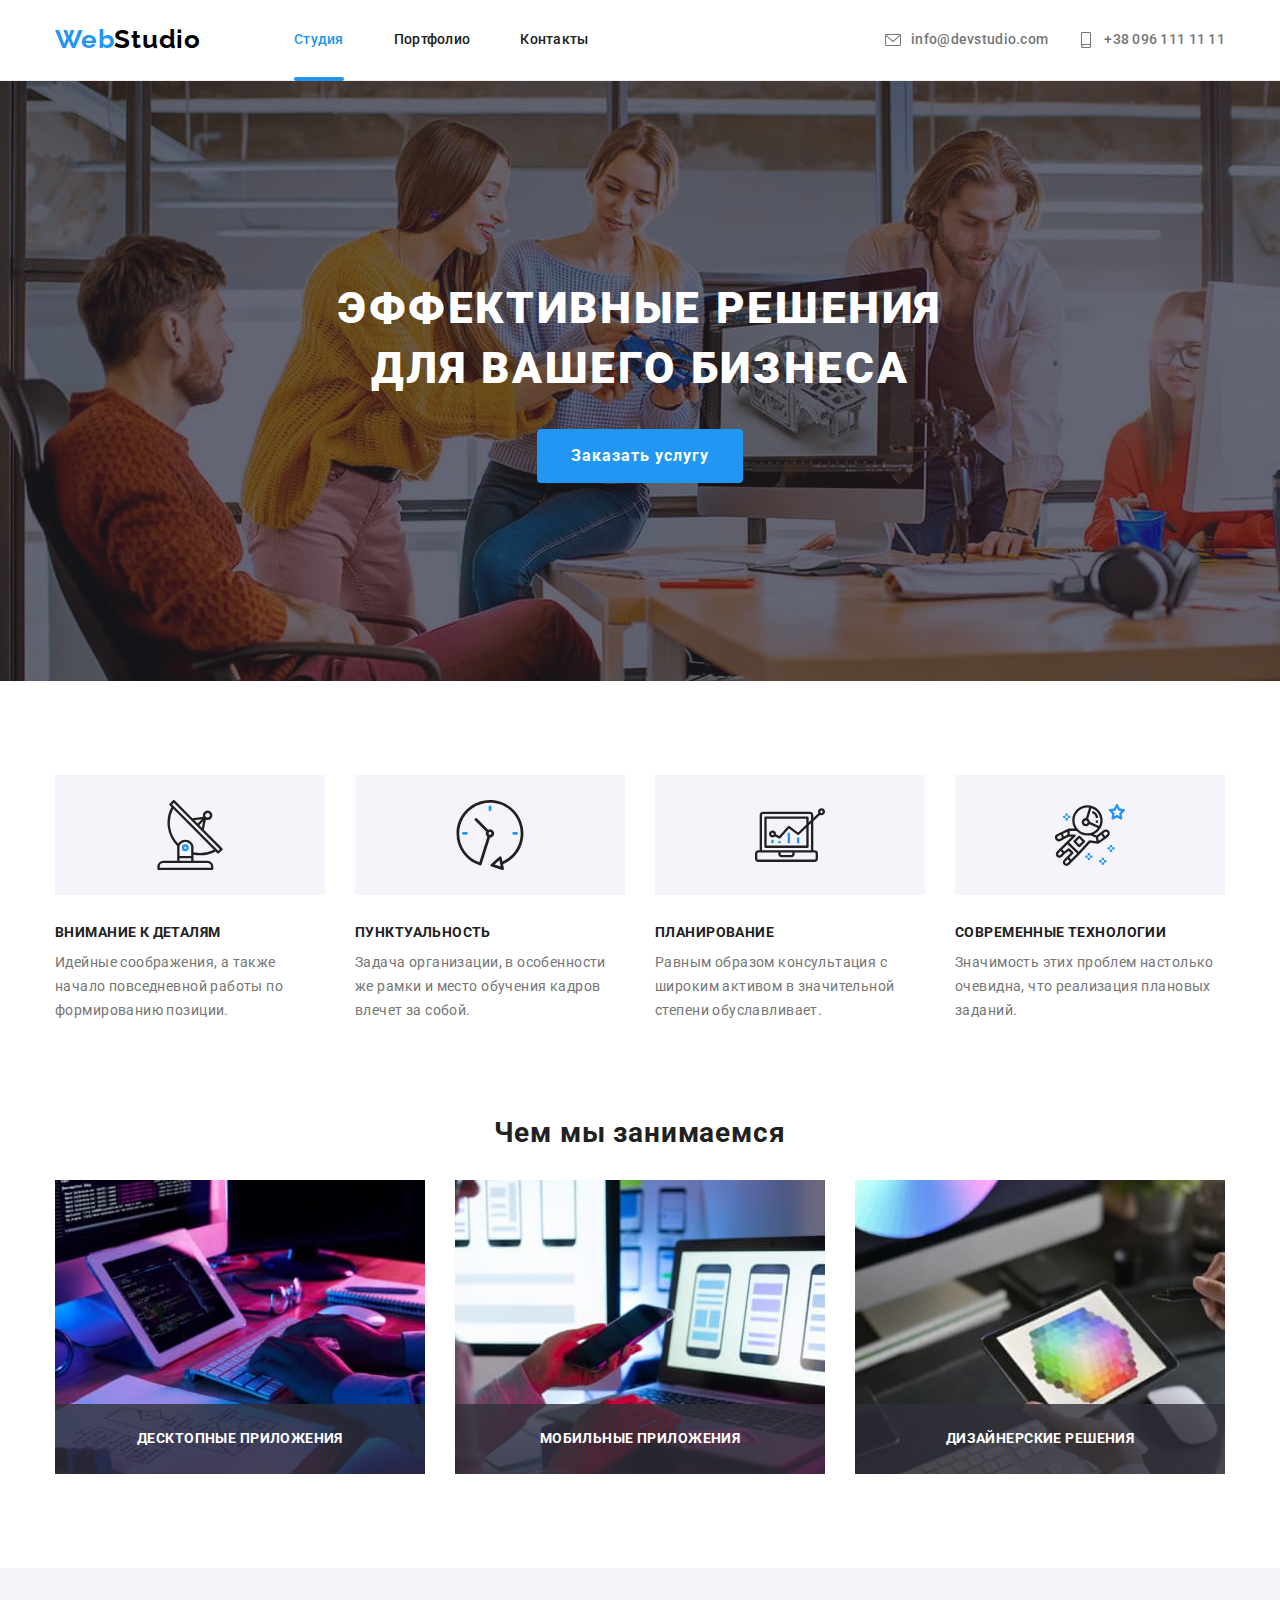
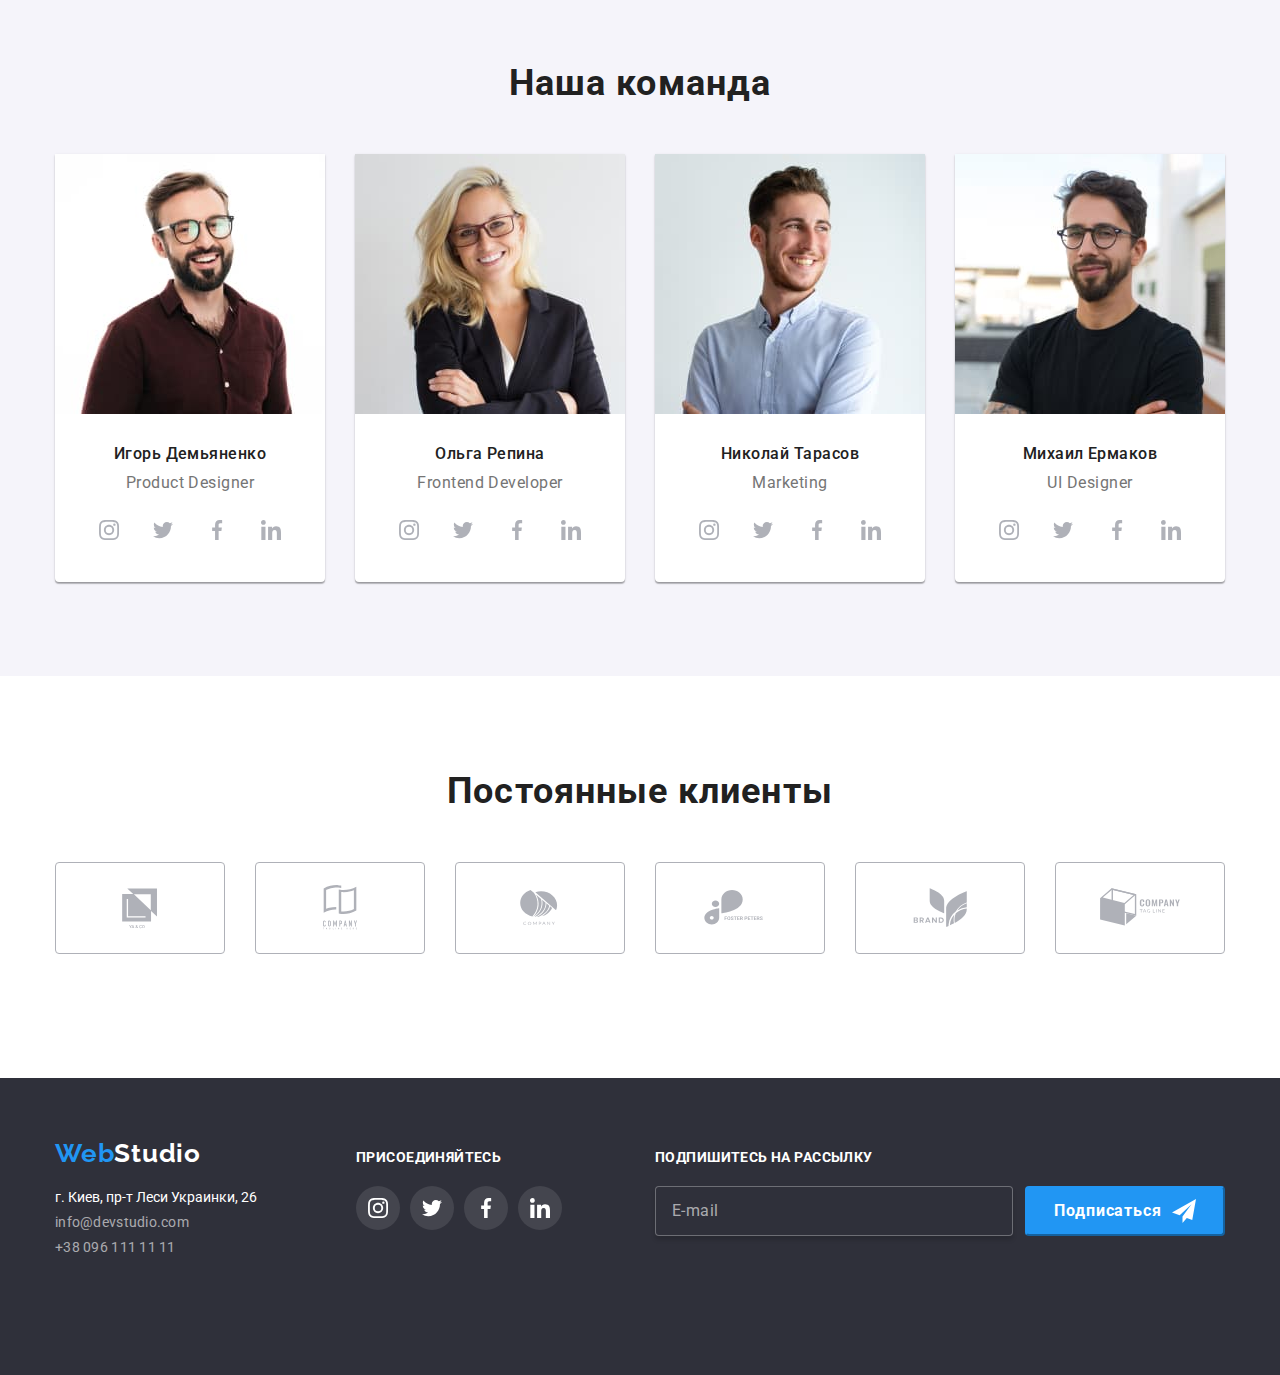
==== commit 1b06214f: "finally" ====
--- a/index.html
+++ b/index.html
@@ -45,8 +45,7 @@
                         </li>
                     </ul>
                     <ul class="mobile-socials">
-                        <li class="mobile-socials__item"><a href="https://www.instagram.com/" class="mobile-socials__link">Instagram</a>
-                        </li>
+                        <li class="mobile-socials__item"><a href="https://www.instagram.com/" class="mobile-socials__link">Instagram</a></li>
                         <li class="mobile-socials__item"><a href="https://twitter.com/" class="mobile-socials__link">Twitter</a></li>
                         <li class="mobile-socials__item"><a href="https://www.facebook.com/" class="mobile-socials__link">Facebook</a></li>
                         <li class="mobile-socials__item"><a href="https://www.linkedin.com/" class="mobile-socials__link">LinkedIn</a></li>
@@ -120,21 +119,21 @@
                 <h2 class="employment__title">Чем мы занимаемся</h2>
                 <ul class="employment__list">
                     <li class="employment__item">
-                        <img src="./images/example-1.jpg" alt="Разработка програмного обеспечения" 
+                        <img src="./images/example-1-370.jpg" srсset="./images/example-1-370.jpg 1x, ./images/example-1-370@2x.jpg 2x" alt="Разработка програмного обеспечения" 
                             width="370" height="294" class="employment__img">
                         <div class="employment__box">
                             <h3 class="employment__item-title">Десктопные приложения</h3>
                         </div>
                     </li>
                     <li class="employment__item">
-                        <img src="./images/example-2.jpg" alt="Веб-дизайн" 
+                        <img src="./images/example-2-370.jpg" srсset="./images/example-2-370.jpg 1x, ./images/example-2-370@2x.jpg 2x" alt="Веб-дизайн" 
                             width="370" height="294" class="employment__img">
                         <div class="employment__box">
                             <h3 class="employment__item-title">Мобильные приложения</h3>
                         </div>
                     </li>
                     <li class="employment__item">
-                        <img src="./images/example-3.jpg" alt="Подбор цветовой гаммы"
+                        <img src="./images/example-3-370.jpg" srсset="./images/example-3-370.jpg 1x, ./images/example-3-370@2x.jpg 2x" alt="Подбор цветовой гаммы"
                             width="370" height="294" class="employment__img">
                         <div class="employment__box">
                             <h3 class="employment__item-title">Дизайнерские решения</h3>
@@ -149,7 +148,12 @@
                 <h2 class="team__title">Наша команда</h2>
                 <ul class="team__list">
                     <li class="member">
-                        <img src="./images/member-1.jpg" alt="Product Designer" width="270" height="260" class="member__photo">
+                        <picture>
+                            <source srcset="./images/member-1-450.jpg 1x, ./images/member-1-450@2x.jpg 2x" media="(max-width: 767px)" width="450">
+                            <source srcset="./images/member-1-354.jpg 1x, ./images/member-1-354@2x.jpg 2x" media="(max-width: 1199px)" width="354">
+                            <source srcset="./images/member-1-270.jpg 1x, ./images/member-1-270@2x.jpg 2x" media="(min-width: 1200px)" width="270">
+                            <img src="./images/member-1-270.jpg" alt="Product Designer" width="270" height="260" class="member__photo">
+                        </picture>
                         <div class="member__description">
                             <h3 class="member__title">Игорь Демьяненко</h3>
                             <p lang="en" class="member__text">Product Designer</p>
@@ -186,7 +190,12 @@
                         </div>
                     </li>
                     <li class="member">
-                        <img src="./images/member-2.jpg" alt="Frontend Developer" width="270" height="260" class="member__photo">
+                        <picture>
+                            <source srcset="./images/member-2-450.jpg 1x, ./images/member-2-450@2x.jpg 2x" media="(max-width: 767px)" width="450">
+                            <source srcset="./images/member-2-354.jpg 1x, ./images/member-2-354@2x.jpg 2x" media="(max-width: 1199px)" width="354">
+                            <source srcset="./images/member-2-270.jpg 1x, ./images/member-2-270@2x.jpg 2x" media="(min-width: 1200px)" width="270">
+                            <img src="./images/member-2-270.jpg" alt="Frontend Developer" width="270" height="260" class="member__photo">
+                        </picture>
                         <div class="member__description">
                             <h3 class="member__title">Ольга Репина</h3>
                             <p lang="en" class="member__text">Frontend Developer</p>
@@ -223,7 +232,12 @@
                         </div>
                     </li>
                     <li class="member">
-                        <img src="./images/member-3.jpg" alt="Marketing" width="270" height="260" class="member__photo">
+                        <picture>
+                            <source srcset="./images/member-3-450.jpg 1x, ./images/member-3-450@2x.jpg 2x" media="(max-width: 767px)" width="450">
+                            <source srcset="./images/member-3-354.jpg 1x, ./images/member-3-354@2x.jpg 2x" media="(max-width: 1199px)" width="354">
+                            <source srcset="./images/member-3-270.jpg 1x, ./images/member-3-270@2x.jpg 2x" media="(min-width: 1200px)" width="270">
+                            <img src="./images/member-3-270.jpg" alt="Marketing" width="270" height="260" class="member__photo">
+                        </picture>
                         <div class="member__description">
                             <h3 class="member__title">Николай Тарасов</h3>
                             <p lang="en" class="member__text">Marketing</p>
@@ -260,7 +274,12 @@
                         </div>
                     </li>
                     <li class="member">
-                        <img src="./images/member-4.jpg" alt="UI Designer" width="270" height="260" class="member__photo">
+                        <picture>
+                            <source srcset="./images/member-4-450.jpg 1x, ./images/member-4-450@2x.jpg 2x" media="(max-width: 767px)" width="450">
+                            <source srcset="./images/member-4-354.jpg 1x, ./images/member-4-354@2x.jpg 2x" media="(max-width: 1199px)" width="354">
+                            <source srcset="./images/member-4-270.jpg 1x, ./images/member-4-270@2x.jpg 2x" media="(min-width: 1200px)" width="270">
+                            <img src="./images/member-4-270.jpg" alt="UI Designer" width="270" height="260" class="member__photo">
+                        </picture>
                         <div class="member__description">
                             <h3 class="member__title">Михаил Ермаков</h3>
                             <p lang="en" class="member__text">UI Designer</p>
--- a/css/main.min.css
+++ b/css/main.min.css
@@ -1,2 +1,2 @@
-body{font-family:Roboto;font-size:14px;color:#757575;background-color:#fff}h1,h2,h3,p,ul{margin:0;padding:0}.container{margin-left:auto;margin-right:auto;padding-left:15px;padding-right:15px}@media screen and (min-width: 480px){.container{width:480px}}@media screen and (min-width: 768px){.container{width:768px}}@media screen and (min-width: 1200px){.container{width:1200px}}.header__contacts-list,.main-nav__list,.mobile-socials,.benefits__list,.employment__list,.team__list,.socials,.clients__list,.footer__socials,.address__contacts,.filter,.examples{list-style-type:none}.section{padding-top:60px;padding-bottom:60px}@media screen and (min-width: 1200px){.section{padding-top:94px;padding-bottom:94px}}.hero,.hero__btn,.benefits__container,.employment__box,.socials__link,.footer__socials-link,.btn,.modal__btn,.agreement__label{display:flex;align-items:center;justify-content:center}.benefits__title,.agreement__input,.portfolio__title{position:absolute;width:1px;height:1px;margin:-1px;border:0;padding:0;white-space:nowrap;clip-path:inset(100%);clip:rect(0 0 0 0);overflow:hidden}.employment__title,.team__title,.clients__title{margin-bottom:30px;font-weight:700;font-size:28px;line-height:1.17;text-align:center;letter-spacing:0.03em;color:#212121}.header{border-bottom:1px solid #ececec;position:relative}.header .container{display:flex;align-items:center}@media screen and (min-width: 768px) and (max-width: 1199px){.header .container{justify-content:space-between}}.header__logo{font-family:Raleway;font-weight:700;font-size:26px;line-height:1.19;letter-spacing:0.03em;color:#000;text-decoration:none;padding-top:24px;padding-bottom:25px}@media screen and (min-width: 1200px){.header__logo{margin-right:93px}}.header__logo-accent{color:#2196f3}@media screen and (min-width: 768px){.header__contacts-list{margin-left:84px}}@media screen and (min-width: 1200px){.header__contacts-list{display:flex;margin-left:0}}.header__contacts-link{display:flex;align-items:center;text-decoration:none;font-style:normal;font-weight:500;font-size:34px;line-height:1.18;letter-spacing:0.02em;color:#757575;transition:color 250ms cubic-bezier(0.4, 0, 0.2, 1)}@media screen and (min-width: 768px){.header__contacts-link{font-size:12px;line-height:1.17}}@media screen and (min-width: 1200px){.header__contacts-link{font-size:14px;line-height:1.14;padding-top:32px;padding-bottom:32px}}.header__contacts-link:hover,.header__contacts-link:focus{color:#2196f3}.header__contacts-link:visited{color:#757575}.header__contacts-item:first-child{margin-bottom:32px}@media screen and (min-width: 768px){.header__contacts-item:first-child{padding-top:21px;padding-bottom:5px;margin-bottom:0}}@media screen and (min-width: 1200px){.header__contacts-item:first-child{margin-right:30px;padding-top:0;padding-bottom:0}}.header__contacts-item:last-child{margin-bottom:64px}@media screen and (min-width: 768px){.header__contacts-item:last-child{margin-left:-2px;padding-top:5px;padding-bottom:21px;margin-block:0}}@media screen and (min-width: 1200px){.header__contacts-item:last-child{margin-left:0px;padding-top:0;padding-bottom:0}}.header__contacts-icon{margin-right:10px;height:14px;width:14px;fill:#757575;transition:fill 250ms cubic-bezier(0.4, 0, 0.2, 1)}@media screen and (min-width: 1200px){.header__contacts-icon{height:16px;width:16px}}.header__contacts-link:hover .header__contacts-icon,.header__contacts-link:focus .header__contacts-icon{fill:#2196f3}.main-nav{margin-right:auto}@media screen and (min-width: 768px){.main-nav__list{display:flex}}.main-nav__item{margin-right:50px;position:relative}.main-nav__item:last-child{margin-right:0}@media screen and (max-width: 767px){.main-nav__item:last-child{margin-bottom:32px}}@media screen and (max-width: 767px){.main-nav__item{margin-bottom:32px}}.main-nav__link{display:block;text-decoration:none;color:#212121;font-weight:500;font-size:40px;line-height:1.18;letter-spacing:0.02em;transition:color 250ms cubic-bezier(0.4, 0, 0.2, 1)}@media screen and (min-width: 768px){.main-nav__link{font-size:14px;line-height:1.14;padding-top:32px;padding-bottom:32px}}.main-nav__link:visited{color:#212121}.main-nav__link:hover,.main-nav__link:focus{color:#2196f3}.main-nav__current{color:#2196f3}@media screen and (min-width: 768px){.main-nav__current::after{content:'';display:block;background:#2196f3;border-radius:2px;height:4px;width:100%;position:absolute;bottom:-1px}}.nav-btn{display:inline-flex;position:absolute;right:15px;top:10px;margin:0;padding:0;border:none;background-color:transparent}@media screen and (min-width: 768px){.nav-btn{display:none}}.nav-btn__icon-close,.nav-btn__icon-menu{fill:#000;transition:fill 250ms cubic-bezier(0.4, 0, 0.2, 1)}.nav-btn:hover,.nav-btn:focus{cursor:pointer}.nav-btn:hover .nav-btn__icon-close,.nav-btn:hover .nav-btn__icon-menu,.nav-btn:focus .nav-btn__icon-close,.nav-btn:focus .nav-btn__icon-menu{fill:#2196f3}.nav-btn .nav-btn__icon-close{display:none}.nav-btn.is-open .nav-btn__icon-close{display:block}.nav-btn.is-open .nav-btn__icon-menu{display:none}.nav-container.is-open{display:block}@media screen and (max-width: 767px){.nav-container{display:none;position:absolute;top:0;left:0;width:100%;height:100vh;background-color:#fff;padding:48px 40px}}@media screen and (min-width: 768px){.nav-container{display:flex;text-align:center}}@media screen and (min-width: 1200px){.nav-container{justify-content:space-between;width:100%}}.mobile-socials{display:flex}@media screen and (min-width: 768px){.mobile-socials{display:none}}@media screen and (max-width: 767px){.mobile-socials__item{border-color:rgba(33,33,33,0.2);border-style:solid}}.mobile-socials__link{color:#2196f3;text-decoration:none;font-style:normal;font-weight:500;font-size:18px;line-height:1.22;letter-spacing:0.02em}.mobile-socials__link:visited{text-decoration:none}.hero{height:400px;margin-right:auto;margin-left:auto;background-repeat:no-repeat;background-color:#2f303a;max-width:480px;background-image:linear-gradient(to right, rgba(47,48,58,0.4), rgba(47,48,58,0.4)),url("../images/hero-bg-480.jpg");background-size:480px}@media (min-device-pixel-ratio: 2), (min-resolution: 192dpi), (min-resolution: 2dppx){.hero{background-image:linear-gradient(to right, rgba(47,48,58,0.4), rgba(47,48,58,0.4)),url("../images/hero-bg-480@2x.jpg")}}@media screen and (min-width: 768px){.hero{max-width:768px;background-image:linear-gradient(to right, rgba(47,48,58,0.4), rgba(47,48,58,0.4)),url("../images/hero-bg-768.jpg");background-size:768px}}@media screen and (min-width: 768px) and (min-device-pixel-ratio: 2), screen and (min-width: 768px) and (min-resolution: 192dpi), screen and (min-width: 768px) and (min-resolution: 2dppx){.hero{background-image:linear-gradient(to right, rgba(47,48,58,0.4), rgba(47,48,58,0.4)),url("../images/hero-bg-768@2x.jpg")}}@media screen and (min-width: 1200px){.hero{max-width:1600px;height:600px;background-image:linear-gradient(to right, rgba(47,48,58,0.4), rgba(47,48,58,0.4)),url("../images/hero-bg-1600.jpg");background-size:1600px}}@media screen and (min-width: 1200px) and (min-device-pixel-ratio: 2), screen and (min-width: 1200px) and (min-resolution: 192dpi), screen and (min-width: 1200px) and (min-resolution: 2dppx){.hero{background-image:linear-gradient(to right, rgba(47,48,58,0.4), rgba(47,48,58,0.4)),url("../images/hero-bg-1600@2x.jpg")}}.hero__title{font-weight:900;font-size:26px;line-height:1.62;margin-bottom:30px;text-align:center;letter-spacing:0.06em;text-transform:uppercase;color:#fff}@media screen and (min-width: 1200px){.hero__title{font-size:44px;line-height:1.36}}.hero__btn{margin-left:auto;margin-right:auto;padding:10px 32px 10px 32px;color:#fff;background-color:#2196f3;font-family:inherit;font-weight:700;font-size:16px;line-height:1.88;letter-spacing:0.06em;cursor:pointer;border-radius:4px;border-color:transparent;transition:background-color 250ms cubic-bezier(0.4, 0, 0.2, 1)}.hero__btn:hover,.hero__btn:focus{background-color:#188ce8}@media screen and (min-width: 768px){.benefits__list{display:flex;flex-wrap:wrap}}.benefits__container{margin-bottom:30px;height:120px;width:100%;background-color:#f5f4fa}.benefits__icon{height:70px;width:70px}.benefits__item{width:100%}@media screen and (min-width: 768px){.benefits__item{width:354px;margin-left:30px}}@media screen and (min-width: 1200px){.benefits__item{width:270px}}@media screen and (min-width: 1200px){.benefits__item:first-child{margin-left:0}}@media screen and (min-width: 768px) and (max-width: 1199px){.benefits__item:nth-child(2n+1){margin-left:0}}@media screen and (min-width: 768px) and (max-width: 1199px){.benefits__item:nth-child(-n+2){margin-bottom:30px}}.benefits__item-title{margin-bottom:10px;color:#212121;font-weight:700;font-size:14px;line-height:1.14;letter-spacing:0.03em;text-transform:uppercase;text-align:center}@media screen and (min-width: 768px){.benefits__item-title{text-align:left}}.benefits__item-text{line-height:1.71;letter-spacing:0.03em}.employment{display:none;padding-bottom:94px}@media screen and (min-width: 1200px){.employment{display:block}}.employment__list{display:flex}.employment__img{display:block}.employment__item{margin-right:30px;position:relative}.employment__item:last-child{margin-right:0}.employment__item-title{font-family:Roboto;font-weight:700;font-size:14px;line-height:1.14;letter-spacing:0.03em;text-transform:uppercase;color:#fff}.employment__img{display:block;max-width:100%;height:auto}.employment__img::after{content:'';display:block;width:100%}.employment__box{position:absolute;transform:translate(0, -100%);width:100%;height:70px;background-color:rgba(47,48,58,0.8)}.team{background-color:#f5f4fa}@media screen and (min-width: 1200px){.team__title{font-size:36px;margin-bottom:50px}}@media screen and (min-width: 768px){.team__list{display:flex;flex-wrap:wrap}}.member{width:100%;background-color:#fff;box-shadow:0px 1px 3px rgba(0,0,0,0.12),0px 1px 1px rgba(0,0,0,0.14),0px 2px 1px rgba(0,0,0,0.2);border-radius:0px 0px 4px 4px;margin-bottom:30px}@media screen and (min-width: 768px){.member{width:354px;margin-left:30px}}@media screen and (min-width: 1200px){.member{width:270px;margin-bottom:0}}.member:last-child{margin-bottom:0}@media screen and (min-width: 768px){.member:nth-last-child(-n+2){margin-bottom:0}}@media screen and (min-width: 768px) and (max-width: 1199px){.member:nth-child(2n+1){margin-left:0}}@media screen and (min-width: 1200px){.member:first-child{margin-left:0}}@media screen and (min-width: 768px) and (max-width: 1199px){.member:nth-child(-n+2){margin-bottom:30px}}.member__title{margin-bottom:10px;font-weight:500;font-size:16px;line-height:1.19;text-align:center;letter-spacing:0.03em;color:#212121}.member__description{padding-top:30px;padding-bottom:24px}@media screen and (min-width: 1200px){.member__description{padding-bottom:30px}}.member__text{margin-bottom:16px;font-weight:400;font-size:16px;line-height:1.19;text-align:center;letter-spacing:0.03em;color:#757575}.member__photo{display:block}.socials{display:flex;justify-content:center}.socials__item{margin-left:10px}.socials__item:first-child{margin-left:0}.socials__link{height:44px;width:44px;border-radius:50%;background-color:#fff;transition:background-color 250ms cubic-bezier(0.4, 0, 0.2, 1)}.socials__link:hover,.socials__link:focus{background-color:#2196f3}.socials__link:hover .socials__icon,.socials__link:focus .socials__icon{fill:#fff}.socials__icon{fill:#afb1b8;height:20px;width:20px;transition:fill 250ms cubic-bezier(0.4, 0, 0.2, 1)}@media screen and (min-width: 1200px){.clients__title{font-size:36px;margin-bottom:50px}}.clients__list{display:flex;flex-wrap:wrap}.clients__item{margin-left:30px;margin-bottom:30px}@media screen and (max-width: 767px){.clients__item:nth-child(2n+1){margin-left:0}}@media screen and (max-width: 767px){.clients__item:nth-last-child(-n+2){margin-bottom:0}}@media screen and (min-width: 768px) and (max-width: 1199px){.clients__item:nth-last-child(-n+3){margin-bottom:0}}@media screen and (min-width: 768px) and (max-width: 1199px){.clients__item:nth-child(3n+1){margin-left:0}}@media screen and (min-width: 1200px){.clients__item:first-child{margin-left:0}}.clients__link{display:flex;height:92px;width:210px;border:1px solid #afb1b8;border-radius:4px;transition:border-color 250ms cubic-bezier(0.4, 0, 0.2, 1)}@media screen and (min-width: 768px){.clients__link{width:226px}}@media screen and (min-width: 1200px){.clients__link{width:170px}}.clients__link:hover,.clients__link:focus{border-color:#2196f3}.clients__link:hover .clients__icon,.clients__link:focus .clients__icon{fill:#2196f3}.clients__icon{fill:#afb1b8;transition:fill 250ms cubic-bezier(0.4, 0, 0.2, 1)}.footer{padding-top:60px;padding-bottom:60px;background-color:#2f303a}.footer__socials-container{display:flex;flex-direction:column;align-items:center;margin-bottom:60px}@media screen and (min-width: 1200px){.footer__socials-container{margin-left:70px;display:block}}.footer__call{font-family:Roboto;font-weight:700;font-size:14px;line-height:1.14;letter-spacing:0.03em;text-transform:uppercase;color:#fff}.footer__socials{display:flex;margin-top:20px}.footer__socials-icon{fill:#fff;height:20px;width:20px}.footer__socials-link{height:44px;width:44px;border-radius:50%;background-color:rgba(255,255,255,0.1);transition:background-color 250ms cubic-bezier(0.4, 0, 0.2, 1)}.footer__socials-link:hover,.footer__socials-link:focus{background-color:#2196f3}.footer__form{display:flex;flex-direction:column;align-items:center;width:100%}@media screen and (min-width: 1200px){.footer__form{margin-left:93px;width:570px;display:block}}.footer__form-box{display:flex;flex-direction:column;align-items:center;margin-top:20px;width:100%}@media screen and (min-width: 1200px){.footer__form-box{flex-direction:row}}.footer__input{border:1px solid rgba(255,255,255,0.3);box-sizing:border-box;box-shadow:0px 4px 4px rgba(0,0,0,0.15);border-radius:4px;width:100%;height:50px;background-color:#2f303a;margin-bottom:20px;padding-left:16px;color:#fff}@media screen and (min-width: 768px){.footer__input{width:450px}}@media screen and (min-width: 1200px){.footer__input{width:358px;margin-right:12px;margin-bottom:0}}.footer__input::placeholder{font-family:Roboto;font-style:normal;font-weight:400;font-size:16px;line-height:1.25;display:flex;align-items:center;letter-spacing:0.03em;color:rgba(255,255,255,0.6)}.footer .container{display:flex;flex-direction:column;align-items:center}@media screen and (min-width: 768px){.footer .container{display:flex;flex-direction:row;flex-wrap:wrap;justify-content:space-around;align-items:baseline}}@media screen and (min-width: 1200px){.footer .container{flex-wrap:nowrap;justify-content:space-between}}.address{display:flex;flex-direction:column;align-items:center;width:232px;margin-bottom:60px}@media screen and (min-width: 1200px){.address{display:block}}.address__logo{display:inline-block;margin-bottom:20px;font-family:Raleway;font-weight:700;font-size:24px;line-height:1.17;letter-spacing:0.03em;color:#fff;text-decoration:none}@media screen and (min-width: 1200px){.address__logo{font-size:26px;line-height:1.19}}.address__logo-accent{color:#2196f3}.address__location{margin-bottom:9px;color:#fff;font-style:normal}.address__contacts{display:flex;flex-direction:column;align-items:center}@media screen and (min-width: 1200px){.address__contacts{display:block}}.address__item:first-child{margin-bottom:9px}.address__link{text-decoration:none;font-style:normal;font-weight:400;font-size:14px;line-height:1.14px;letter-spacing:0.02em;color:rgba(255,255,255,0.6);transition:color 250ms cubic-bezier(0.4, 0, 0.2, 1)}.address__link:hover,.address__link:focus{color:#2196f3}.address__link:visited{color:rgba(255,255,255,0.6)}.btn{background-color:#2196f3;width:200px;height:50px;border-radius:4px;border-color:#2196f3;cursor:pointer;transition:background-color 250ms cubic-bezier(0.4, 0, 0.2, 1),box-shadow 250ms cubic-bezier(0.4, 0, 0.2, 1)}.btn:hover,.btn:focus{background-color:#188ce8;box-shadow:0px 4px 4px rgba(0,0,0,0.15)}.btn__txt{color:#fff;font-family:Roboto;font-style:normal;font-weight:700;font-size:16px;line-height:1.88;letter-spacing:0.06em;margin-right:10px}.btn__icon{fill:#fff;height:24px;width:24px}.back-drop{position:fixed;top:0;left:0;opacity:1;width:100%;height:100%;background-color:rgba(0,0,0,0.2);transition:opacity 250ms cubic-bezier(0.4, 0, 0.2, 1),visibility 250ms cubic-bezier(0.4, 0, 0.2, 1);visibility:visible;overflow-y:scroll}.back-drop.is-hidden{opacity:0;pointer-events:none;visibility:hidden}.back-drop.is-hidden .modal{transform:translate(-50%, -50%) scale(0.5)}.modal{position:absolute;top:50%;left:50%;width:450px;padding:40px;border-radius:4px;background:#fff;box-shadow:0px 1px 3px rgba(0,0,0,0.12),0px 1px 1px rgba(0,0,0,0.14),0px 2px 1px rgba(0,0,0,0.2);transform:translate(-50%, -50%) scale(1);transition:transform 250ms cubic-bezier(0.4, 0, 0.2, 1)}@media screen and (min-width: 1200px){.modal{width:528px}}.modal__btn{position:absolute;top:8px;right:8px;padding:0;width:30px;height:30px;border-radius:50%;border-width:1px;border-color:rgba(0,0,0,0.1);background-color:#fff;cursor:pointer}.modal__btn:focus .modal__icon,.modal__btn:hover .modal__icon{fill:#2196f3}.modal__icon{fill:#000;height:18px;width:18px;transition:fill 250ms cubic-bezier(0.4, 0, 0.2, 1)}.modal-form__call{display:inline-block;margin-bottom:12px;font-family:Roboto;font-weight:700;font-size:20px;line-height:1.15;text-align:center;letter-spacing:0.03em;color:#212121}.modal-form__field{position:relative;margin-bottom:10px}.modal-form__name{display:inline-block;font-family:Roboto;font-weight:400;font-size:12px;line-height:1.16;letter-spacing:0.01em;margin-bottom:4px}.modal-form__input{display:inline-block;width:100%;height:40px;padding-left:42px;border:1px solid rgba(33,33,33,0.2);box-sizing:border-box;border-radius:4px;transition:border-color 250ms cubic-bezier(0.4, 0, 0.2, 1)}.modal-form__input:focus{border-color:#2196f3}.modal-form__input:focus+.modal-form__icon{fill:#2196f3}.modal-form__icon{position:absolute;top:29px;left:12px;fill:#212121;height:18px;width:18px;transition:fill 250ms cubic-bezier(0.4, 0, 0.2, 1)}.modal-form__comment{margin-bottom:20px;width:100%}.modal-form__textarea{display:inline-block;resize:none;width:100%;height:120px;padding:12px 16px;border:1px solid rgba(33,33,33,0.2);box-sizing:border-box;border-radius:4px;transition:border-color 250ms cubic-bezier(0.4, 0, 0.2, 1)}.modal-form__textarea::placeholder{font-family:Roboto;font-size:12px;line-height:1.16;letter-spacing:0.01em;color:rgba(117,117,117,0.5)}.modal-form .btn{display:flex;justify-content:center;margin-left:auto;margin-right:auto}.agreement{margin-bottom:30px}@media screen and (min-width: 1200px){.agreement{padding-left:12px}}.agreement__text{font-family:Roboto;font-weight:400;font-size:12px;line-height:1.17;letter-spacing:0.03em}@media screen and (min-width: 1200px){.agreement__text{font-size:14px;line-height:1.71}}.agreement__input:checked+.agreement__checkbox{background-color:#2196f3;box-shadow:inset 0 0 0 2px #2196f3}.agreement__input:focus+.agreement__checkbox{box-shadow:inset 0 0 0 2px #2196f3}.agreement__checkbox{margin-right:8px;box-sizing:border-box;width:16px;height:15px;fill:#fff;border-radius:2px;transition:box-shadow 250ms cubic-bezier(0.4, 0, 0.2, 1),background-color 250ms cubic-bezier(0.4, 0, 0.2, 1);box-shadow:inset 0 0 0 2px #212121}.agreement__link{color:#2196f3}.filter{display:flex;justify-content:left;margin-bottom:40px;flex-wrap:wrap}@media screen and (min-width: 768px){.filter{margin-bottom:30px;justify-content:center}}@media screen and (min-width: 1200px){.filter{margin-bottom:50px}}.filter__item{margin-right:8px}@media screen and (max-width: 767px){.filter__item:nth-child(-n+3){margin-bottom:15px}}.filter__item:last-child{margin-right:0}.filter__btn{padding:6px 22px;font-family:inherit;font-weight:500;font-size:16px;line-height:1.62;text-align:center;letter-spacing:0.03em;cursor:pointer;color:#212121;background-color:#f5f4fa;border-radius:4px;border-color:transparent;transition:background-color 250ms cubic-bezier(0.4, 0, 0.2, 1),color 250ms cubic-bezier(0.4, 0, 0.2, 1),box-shadow 250ms cubic-bezier(0.4, 0, 0.2, 1)}.filter__btn:hover,.filter__btn:focus{background-color:#2196f3;color:#fff;box-shadow:0px 3px 1px,0px 1px 2px rgba(0,0,0,0.08),0px 2px 2px rgba(0,0,0,0.12)}.filter__current{background-color:#2196f3;color:#fff;box-shadow:0px 3px 1px,0px 1px 2px rgba(0,0,0,0.08),0px 2px 2px rgba(0,0,0,0.12)}@media screen and (min-width: 768px){.examples{display:flex;flex-wrap:wrap}}.examples__item{margin-bottom:30px}@media screen and (min-width: 768px){.examples__item:nth-child(2n){margin-left:30px}}@media screen and (max-width: 1199px){.examples__item:last-child{margin-bottom:0}}@media screen and (min-width: 1200px){.examples__item{margin-left:30px;margin-top:30px}}@media screen and (min-width: 1200px){.examples__item:nth-child(3n+1){margin-left:0}}@media screen and (min-width: 1200px){.examples__item:nth-last-child(n+7){margin-top:0}}.examples__link{display:block;width:450px;text-decoration:none;transition:box-shadow 250ms cubic-bezier(0.4, 0, 0.2, 1)}@media screen and (min-width: 768px){.examples__link{width:354px}}@media screen and (min-width: 1200px){.examples__link{width:370px}}.examples__link:hover,.examples__link:focus{box-shadow:0px 1px 1px rgba(0,0,0,0.12),0px 4px 4px rgba(0,0,0,0.06),1px 4px 6px rgba(0,0,0,0.16)}.examples__link:hover .examples__text,.examples__link:focus .examples__text{transform:translate(0, -100%)}.examples__box{position:relative;overflow:hidden}.examples__text{font-family:'Roboto';font-weight:400;font-size:18px;line-height:1.56;letter-spacing:0.03em;background-color:rgba(33,150,243,0.9);color:#fff;position:absolute;top:100%;left:0;height:100%;padding:63px 24px;transition:transform 250ms cubic-bezier(0.4, 0, 0.2, 1)}.examples__description{padding:20px 24px;border-bottom:1px solid #eee;border-left:1px solid #eee;border-right:1px solid #eee}.examples__name{margin-bottom:4px;font-style:normal;font-weight:bold;font-size:18px;line-height:2;letter-spacing:0.06em;color:#212121}.examples__field{font-size:16px;line-height:1.88;letter-spacing:0.03em;color:#757575}.examples__photo{display:block}
+body{font-family:Roboto;font-size:14px;color:#757575;background-color:#fff}h1,h2,h3,p,ul{margin:0;padding:0}.container{margin-left:auto;margin-right:auto;padding-left:15px;padding-right:15px}@media screen and (min-width: 480px){.container{width:480px}}@media screen and (min-width: 768px){.container{width:768px}}@media screen and (min-width: 1200px){.container{width:1200px}}.header__contacts-list,.main-nav__list,.mobile-socials,.benefits__list,.employment__list,.team__list,.socials,.clients__list,.footer__socials,.address__contacts,.filter,.examples{list-style-type:none}.section{padding-top:60px;padding-bottom:60px}@media screen and (min-width: 1200px){.section{padding-top:94px;padding-bottom:94px}}.hero,.hero__btn,.benefits__container,.employment__box,.socials__link,.footer__socials-link,.btn,.modal__btn,.agreement__label{display:flex;align-items:center;justify-content:center}.benefits__title,.agreement__input,.portfolio__title{position:absolute;width:1px;height:1px;margin:-1px;border:0;padding:0;white-space:nowrap;clip-path:inset(100%);clip:rect(0 0 0 0);overflow:hidden}.employment__title,.team__title,.clients__title{margin-bottom:30px;font-weight:700;font-size:28px;line-height:1.17;text-align:center;letter-spacing:0.03em;color:#212121}.header{border-bottom:1px solid #ececec;position:relative}.header .container{display:flex;align-items:center}@media screen and (min-width: 768px) and (max-width: 1199px){.header .container{justify-content:space-between}}.header__logo{font-family:Raleway;font-weight:700;font-size:26px;line-height:1.19;letter-spacing:0.03em;color:#000;text-decoration:none;padding-top:24px;padding-bottom:25px}@media screen and (min-width: 1200px){.header__logo{margin-right:93px}}.header__logo-accent{color:#2196f3}@media screen and (min-width: 768px){.header__contacts-list{margin-left:84px}}@media screen and (min-width: 1200px){.header__contacts-list{display:flex;margin-left:0}}.header__contacts-link{display:flex;align-items:center;text-decoration:none;font-style:normal;font-weight:500;font-size:34px;line-height:1.18;letter-spacing:0.02em;color:#757575;transition:color 250ms cubic-bezier(0.4, 0, 0.2, 1)}@media screen and (min-width: 768px){.header__contacts-link{font-size:12px;line-height:1.17}}@media screen and (min-width: 1200px){.header__contacts-link{font-size:14px;line-height:1.14;padding-top:32px;padding-bottom:32px}}.header__contacts-link:hover,.header__contacts-link:focus{color:#2196f3}.header__contacts-link:visited{color:#757575}.header__contacts-item:first-child{margin-bottom:32px}@media screen and (min-width: 768px){.header__contacts-item:first-child{padding-top:21px;padding-bottom:5px;margin-bottom:0}}@media screen and (min-width: 1200px){.header__contacts-item:first-child{margin-right:30px;padding-top:0;padding-bottom:0}}.header__contacts-item:last-child{margin-bottom:64px}@media screen and (min-width: 768px){.header__contacts-item:last-child{margin-left:-2px;padding-top:5px;padding-bottom:21px;margin-block:0}}@media screen and (min-width: 1200px){.header__contacts-item:last-child{margin-left:0px;padding-top:0;padding-bottom:0}}.header__contacts-icon{margin-right:10px;height:14px;width:14px;fill:#757575;transition:fill 250ms cubic-bezier(0.4, 0, 0.2, 1)}@media screen and (min-width: 1200px){.header__contacts-icon{height:16px;width:16px}}.header__contacts-link:hover .header__contacts-icon,.header__contacts-link:focus .header__contacts-icon{fill:#2196f3}.main-nav{margin-right:auto}@media screen and (min-width: 768px){.main-nav__list{display:flex}}.main-nav__item{margin-right:50px;position:relative}.main-nav__item:last-child{margin-right:0}@media screen and (max-width: 767px){.main-nav__item:last-child{margin-bottom:32px}}@media screen and (max-width: 767px){.main-nav__item{margin-bottom:32px}}.main-nav__link{display:block;text-decoration:none;color:#212121;font-weight:500;font-size:40px;line-height:1.18;letter-spacing:0.02em;transition:color 250ms cubic-bezier(0.4, 0, 0.2, 1)}@media screen and (min-width: 768px){.main-nav__link{font-size:14px;line-height:1.14;padding-top:32px;padding-bottom:32px}}.main-nav__link:hover,.main-nav__link:focus{color:#2196f3}.main-nav__current{color:#2196f3}@media screen and (min-width: 768px){.main-nav__current::after{content:'';display:block;background:#2196f3;border-radius:2px;height:4px;width:100%;position:absolute;bottom:-1px}}.nav-btn{display:inline-flex;position:absolute;right:15px;top:10px;z-index:3;margin:0;padding:0;border:none;background-color:transparent}@media screen and (min-width: 768px){.nav-btn{display:none}}.nav-btn__icon-close,.nav-btn__icon-menu{fill:#000;transition:fill 250ms cubic-bezier(0.4, 0, 0.2, 1)}.nav-btn:hover,.nav-btn:focus{cursor:pointer}.nav-btn:hover .nav-btn__icon-close,.nav-btn:hover .nav-btn__icon-menu,.nav-btn:focus .nav-btn__icon-close,.nav-btn:focus .nav-btn__icon-menu{fill:#2196f3}.nav-btn .nav-btn__icon-close{display:none}.nav-btn.is-open .nav-btn__icon-close{display:block}.nav-btn.is-open .nav-btn__icon-menu{display:none}.nav-container.is-open{display:flex;flex-direction:column;justify-content:space-between;z-index:2}@media screen and (max-width: 767px){.nav-container{display:none;position:absolute;top:0;left:0;width:100%;height:100vh;background-color:#fff;padding:48px 40px}}@media screen and (min-width: 768px){.nav-container{display:flex;text-align:center}}@media screen and (min-width: 1200px){.nav-container{justify-content:space-between;width:100%}}.mobile-socials{display:flex}@media screen and (min-width: 768px){.mobile-socials{display:none}}@media screen and (max-width: 767px){.mobile-socials__item{margin-left:20px;position:relative}}@media screen and (max-width: 767px){.mobile-socials__item:first-child{margin-left:0}}@media screen and (max-width: 767px){.mobile-socials__item:first-child::before{content:'';display:none}}@media screen and (max-width: 767px){.mobile-socials__item::before{content:'';position:absolute;left:-11px;display:block;height:22px;width:1px;background-color:rgba(33,33,33,0.2)}}.mobile-socials__link{color:#2196f3;text-decoration:none;font-style:normal;font-weight:500;font-size:18px;line-height:1.22;letter-spacing:0.02em}.mobile-socials__link:visited{text-decoration:none}.hero{height:400px;margin-right:auto;margin-left:auto;background-repeat:no-repeat;background-color:#2f303a;max-width:480px;background-image:linear-gradient(to right, rgba(47,48,58,0.4), rgba(47,48,58,0.4)),url("../images/hero-bg-480.jpg");background-size:480px}@media (min-device-pixel-ratio: 2), (min-resolution: 192dpi), (min-resolution: 2dppx){.hero{background-image:linear-gradient(to right, rgba(47,48,58,0.4), rgba(47,48,58,0.4)),url("../images/hero-bg-480@2x.jpg")}}@media screen and (min-width: 768px){.hero{max-width:768px;background-image:linear-gradient(to right, rgba(47,48,58,0.4), rgba(47,48,58,0.4)),url("../images/hero-bg-768.jpg");background-size:768px}}@media screen and (min-width: 768px) and (min-device-pixel-ratio: 2), screen and (min-width: 768px) and (min-resolution: 192dpi), screen and (min-width: 768px) and (min-resolution: 2dppx){.hero{background-image:linear-gradient(to right, rgba(47,48,58,0.4), rgba(47,48,58,0.4)),url("../images/hero-bg-768@2x.jpg")}}@media screen and (min-width: 1200px){.hero{max-width:1600px;height:600px;background-image:linear-gradient(to right, rgba(47,48,58,0.4), rgba(47,48,58,0.4)),url("../images/hero-bg-1600.jpg");background-size:1600px}}@media screen and (min-width: 1200px) and (min-device-pixel-ratio: 2), screen and (min-width: 1200px) and (min-resolution: 192dpi), screen and (min-width: 1200px) and (min-resolution: 2dppx){.hero{background-image:linear-gradient(to right, rgba(47,48,58,0.4), rgba(47,48,58,0.4)),url("../images/hero-bg-1600@2x.jpg")}}.hero__title{font-weight:900;font-size:26px;line-height:1.62;margin-bottom:30px;text-align:center;letter-spacing:0.06em;text-transform:uppercase;color:#fff}@media screen and (min-width: 1200px){.hero__title{font-size:44px;line-height:1.36}}.hero__btn{margin-left:auto;margin-right:auto;padding:10px 32px 10px 32px;color:#fff;background-color:#2196f3;font-family:inherit;font-weight:700;font-size:16px;line-height:1.88;letter-spacing:0.06em;cursor:pointer;border-radius:4px;border-color:transparent;transition:background-color 250ms cubic-bezier(0.4, 0, 0.2, 1)}.hero__btn:hover,.hero__btn:focus{background-color:#188ce8}@media screen and (min-width: 768px){.benefits__list{display:flex;flex-wrap:wrap}}.benefits__container{margin-bottom:30px;height:120px;width:100%;background-color:#f5f4fa}.benefits__icon{height:70px;width:70px}.benefits__item{width:100%}@media screen and (min-width: 768px){.benefits__item{width:354px;margin-left:30px}}@media screen and (min-width: 1200px){.benefits__item{width:270px}}@media screen and (min-width: 1200px){.benefits__item:first-child{margin-left:0}}@media screen and (min-width: 768px) and (max-width: 1199px){.benefits__item:nth-child(2n+1){margin-left:0}}@media screen and (min-width: 768px) and (max-width: 1199px){.benefits__item:nth-child(-n+2){margin-bottom:30px}}.benefits__item-title{margin-bottom:10px;color:#212121;font-weight:700;font-size:14px;line-height:1.14;letter-spacing:0.03em;text-transform:uppercase;text-align:center}@media screen and (min-width: 768px){.benefits__item-title{text-align:left}}.benefits__item-text{line-height:1.71;letter-spacing:0.03em}.employment{display:none;padding-bottom:94px}@media screen and (min-width: 1200px){.employment{display:block}}.employment__list{display:flex}.employment__img{display:block}.employment__item{margin-right:30px;position:relative}.employment__item:last-child{margin-right:0}.employment__item-title{font-family:Roboto;font-weight:700;font-size:14px;line-height:1.14;letter-spacing:0.03em;text-transform:uppercase;color:#fff}.employment__img{display:block;max-width:100%;height:auto}.employment__img::after{content:'';display:block;width:100%}.employment__box{position:absolute;transform:translate(0, -100%);width:100%;height:70px;background-color:rgba(47,48,58,0.8)}.team{background-color:#f5f4fa}@media screen and (min-width: 1200px){.team__title{font-size:36px;margin-bottom:50px}}@media screen and (min-width: 768px){.team__list{display:flex;flex-wrap:wrap}}.member{background-color:#fff;box-shadow:0px 1px 3px rgba(0,0,0,0.12),0px 1px 1px rgba(0,0,0,0.14),0px 2px 1px rgba(0,0,0,0.2);border-radius:0px 0px 4px 4px;margin-bottom:30px}@media screen and (min-width: 768px){.member{width:354px;margin-left:30px}}@media screen and (min-width: 1200px){.member{width:270px;margin-bottom:0}}.member:last-child{margin-bottom:0}@media screen and (min-width: 768px){.member:nth-last-child(-n+2){margin-bottom:0}}@media screen and (min-width: 768px) and (max-width: 1199px){.member:nth-child(2n+1){margin-left:0}}@media screen and (min-width: 1200px){.member:first-child{margin-left:0}}@media screen and (min-width: 768px) and (max-width: 1199px){.member:nth-child(-n+2){margin-bottom:30px}}.member__title{margin-bottom:10px;font-weight:500;font-size:16px;line-height:1.19;text-align:center;letter-spacing:0.03em;color:#212121}.member__description{padding-top:30px;padding-bottom:24px}@media screen and (min-width: 1200px){.member__description{padding-bottom:30px}}.member__text{margin-bottom:16px;font-weight:400;font-size:16px;line-height:1.19;text-align:center;letter-spacing:0.03em;color:#757575}.member__photo{display:block;max-width:100%}.socials{display:flex;justify-content:center}.socials__item{margin-left:10px}.socials__item:first-child{margin-left:0}.socials__link{height:44px;width:44px;border-radius:50%;background-color:#fff;transition:background-color 250ms cubic-bezier(0.4, 0, 0.2, 1)}.socials__link:hover,.socials__link:focus{background-color:#2196f3}.socials__link:hover .socials__icon,.socials__link:focus .socials__icon{fill:#fff}.socials__icon{fill:#afb1b8;height:20px;width:20px;transition:fill 250ms cubic-bezier(0.4, 0, 0.2, 1)}@media screen and (min-width: 1200px){.clients__title{font-size:36px;margin-bottom:50px}}.clients__list{display:flex;flex-wrap:wrap}.clients__item{margin-left:auto;margin-right:auto;margin-bottom:30px}@media screen and (min-width: 480px){.clients__item{margin-left:30px}}@media screen and (max-width: 479px){.clients__item:last-child{margin-bottom:0}}@media screen and (min-width: 480px) and (max-width: 767px){.clients__item:nth-child(2n+1){margin-left:0}}@media screen and (min-width: 480px) and (max-width: 767px){.clients__item:nth-last-child(-n+2){margin-bottom:0}}@media screen and (min-width: 768px) and (max-width: 1199px){.clients__item:nth-last-child(-n+3){margin-bottom:0}}@media screen and (min-width: 768px) and (max-width: 1199px){.clients__item:nth-child(3n+1){margin-left:0}}@media screen and (min-width: 1200px){.clients__item:first-child{margin-left:0}}.clients__link{display:flex;height:92px;width:210px;border:1px solid #afb1b8;border-radius:4px;transition:border-color 250ms cubic-bezier(0.4, 0, 0.2, 1)}@media screen and (min-width: 768px){.clients__link{width:226px}}@media screen and (min-width: 1200px){.clients__link{width:170px}}.clients__link:hover,.clients__link:focus{border-color:#2196f3}.clients__link:hover .clients__icon,.clients__link:focus .clients__icon{fill:#2196f3}.clients__icon{fill:#afb1b8;transition:fill 250ms cubic-bezier(0.4, 0, 0.2, 1)}.footer{padding-top:60px;padding-bottom:60px;background-color:#2f303a}.footer__socials-container{display:flex;flex-direction:column;align-items:center;margin-bottom:60px}@media screen and (min-width: 1200px){.footer__socials-container{margin-left:70px;display:block}}.footer__call{font-family:Roboto;font-weight:700;font-size:14px;line-height:1.14;letter-spacing:0.03em;text-transform:uppercase;color:#fff}.footer__socials{display:flex;margin-top:20px}.footer__socials-icon{fill:#fff;height:20px;width:20px}.footer__socials-link{height:44px;width:44px;border-radius:50%;background-color:rgba(255,255,255,0.1);transition:background-color 250ms cubic-bezier(0.4, 0, 0.2, 1)}.footer__socials-link:hover,.footer__socials-link:focus{background-color:#2196f3}.footer__form{display:flex;flex-direction:column;align-items:center;width:100%}@media screen and (min-width: 1200px){.footer__form{margin-left:93px;width:570px;display:block}}.footer__form-box{display:flex;flex-direction:column;align-items:center;margin-top:20px;width:100%}@media screen and (min-width: 1200px){.footer__form-box{flex-direction:row}}.footer__input{border:1px solid rgba(255,255,255,0.3);box-sizing:border-box;box-shadow:0px 4px 4px rgba(0,0,0,0.15);border-radius:4px;width:100%;height:50px;background-color:#2f303a;margin-bottom:20px;padding-left:16px;color:#fff}@media screen and (min-width: 768px){.footer__input{width:450px}}@media screen and (min-width: 1200px){.footer__input{width:358px;margin-right:12px;margin-bottom:0}}.footer__input::placeholder{font-family:Roboto;font-style:normal;font-weight:400;font-size:16px;line-height:1.25;display:flex;align-items:center;letter-spacing:0.03em;color:rgba(255,255,255,0.6)}.footer .container{display:flex;flex-direction:column;align-items:center}@media screen and (min-width: 768px){.footer .container{display:flex;flex-direction:row;flex-wrap:wrap;justify-content:space-around;align-items:baseline}}@media screen and (min-width: 1200px){.footer .container{flex-wrap:nowrap;justify-content:space-between}}.address{display:flex;flex-direction:column;align-items:center;width:232px;margin-bottom:60px}@media screen and (min-width: 1200px){.address{display:block}}.address__logo{display:inline-block;margin-bottom:20px;font-family:Raleway;font-weight:700;font-size:24px;line-height:1.17;letter-spacing:0.03em;color:#fff;text-decoration:none}@media screen and (min-width: 1200px){.address__logo{font-size:26px;line-height:1.19}}.address__logo-accent{color:#2196f3}.address__location{margin-bottom:9px;color:#fff;font-style:normal}.address__contacts{display:flex;flex-direction:column;align-items:center}@media screen and (min-width: 1200px){.address__contacts{display:block}}.address__item:first-child{margin-bottom:9px}.address__link{text-decoration:none;font-style:normal;font-weight:400;font-size:14px;line-height:1.14px;letter-spacing:0.02em;color:rgba(255,255,255,0.6);transition:color 250ms cubic-bezier(0.4, 0, 0.2, 1)}.address__link:hover,.address__link:focus{color:#2196f3}.address__link:visited{color:rgba(255,255,255,0.6)}.btn{background-color:#2196f3;width:200px;height:50px;border-radius:4px;border-color:#2196f3;cursor:pointer;transition:background-color 250ms cubic-bezier(0.4, 0, 0.2, 1),box-shadow 250ms cubic-bezier(0.4, 0, 0.2, 1)}.btn:hover,.btn:focus{background-color:#188ce8;box-shadow:0px 4px 4px rgba(0,0,0,0.15)}.btn__txt{color:#fff;font-family:Roboto;font-style:normal;font-weight:700;font-size:16px;line-height:1.88;letter-spacing:0.06em;margin-right:10px}.btn__icon{fill:#fff;height:24px;width:24px}.back-drop{position:fixed;top:0;left:0;opacity:1;width:100%;height:100%;background-color:rgba(0,0,0,0.2);transition:opacity 250ms cubic-bezier(0.4, 0, 0.2, 1),visibility 250ms cubic-bezier(0.4, 0, 0.2, 1);visibility:visible;overflow-y:scroll}.back-drop.is-hidden{opacity:0;pointer-events:none;visibility:hidden}.back-drop.is-hidden .modal{transform:translate(-50%, -50%) scale(0.5)}.modal{position:absolute;top:50%;left:50%;width:450px;padding:40px;border-radius:4px;background:#fff;box-shadow:0px 1px 3px rgba(0,0,0,0.12),0px 1px 1px rgba(0,0,0,0.14),0px 2px 1px rgba(0,0,0,0.2);transform:translate(-50%, -50%) scale(1);transition:transform 250ms cubic-bezier(0.4, 0, 0.2, 1)}@media screen and (min-width: 1200px){.modal{width:528px}}.modal__btn{position:absolute;top:8px;right:8px;padding:0;width:30px;height:30px;border-radius:50%;border-width:1px;border-color:rgba(0,0,0,0.1);background-color:#fff;cursor:pointer}.modal__btn:focus .modal__icon,.modal__btn:hover .modal__icon{fill:#2196f3}.modal__icon{fill:#000;height:18px;width:18px;transition:fill 250ms cubic-bezier(0.4, 0, 0.2, 1)}.modal-form__call{display:inline-block;margin-bottom:12px;font-family:Roboto;font-weight:700;font-size:20px;line-height:1.15;text-align:center;letter-spacing:0.03em;color:#212121}.modal-form__field{position:relative;margin-bottom:10px}.modal-form__name{display:inline-block;font-family:Roboto;font-weight:400;font-size:12px;line-height:1.16;letter-spacing:0.01em;margin-bottom:4px}.modal-form__input{display:inline-block;width:100%;height:40px;padding-left:42px;border:1px solid rgba(33,33,33,0.2);box-sizing:border-box;border-radius:4px;transition:border-color 250ms cubic-bezier(0.4, 0, 0.2, 1)}.modal-form__input:focus{border-color:#2196f3}.modal-form__input:focus+.modal-form__icon{fill:#2196f3}.modal-form__icon{position:absolute;top:29px;left:12px;fill:#212121;height:18px;width:18px;transition:fill 250ms cubic-bezier(0.4, 0, 0.2, 1)}.modal-form__comment{margin-bottom:20px;width:100%}.modal-form__textarea{display:inline-block;resize:none;width:100%;height:120px;padding:12px 16px;border:1px solid rgba(33,33,33,0.2);box-sizing:border-box;border-radius:4px;transition:border-color 250ms cubic-bezier(0.4, 0, 0.2, 1)}.modal-form__textarea::placeholder{font-family:Roboto;font-size:12px;line-height:1.16;letter-spacing:0.01em;color:rgba(117,117,117,0.5)}.modal-form .btn{display:flex;justify-content:center;margin-left:auto;margin-right:auto}.agreement{margin-bottom:30px}@media screen and (min-width: 1200px){.agreement{padding-left:12px}}.agreement__text{font-family:Roboto;font-weight:400;font-size:12px;line-height:1.17;letter-spacing:0.03em}@media screen and (min-width: 1200px){.agreement__text{font-size:14px;line-height:1.71}}.agreement__input:checked+.agreement__checkbox{background-color:#2196f3;box-shadow:inset 0 0 0 2px #2196f3}.agreement__input:focus+.agreement__checkbox{box-shadow:inset 0 0 0 2px #2196f3}.agreement__checkbox{margin-right:8px;box-sizing:border-box;width:16px;height:15px;fill:#fff;border-radius:2px;transition:box-shadow 250ms cubic-bezier(0.4, 0, 0.2, 1),background-color 250ms cubic-bezier(0.4, 0, 0.2, 1);box-shadow:inset 0 0 0 2px #212121}.agreement__link{color:#2196f3}.filter{display:flex;justify-content:left;margin-bottom:40px;flex-wrap:wrap}@media screen and (min-width: 768px){.filter{margin-bottom:30px;justify-content:center}}@media screen and (min-width: 1200px){.filter{margin-bottom:50px}}.filter__item{margin-right:8px}@media screen and (max-width: 767px){.filter__item:nth-child(-n+3){margin-bottom:15px}}.filter__item:last-child{margin-right:0}.filter__btn{padding:6px 22px;font-family:inherit;font-weight:500;font-size:16px;line-height:1.62;text-align:center;letter-spacing:0.03em;cursor:pointer;color:#212121;background-color:#f5f4fa;border-radius:4px;border-color:transparent;transition:background-color 250ms cubic-bezier(0.4, 0, 0.2, 1),color 250ms cubic-bezier(0.4, 0, 0.2, 1),box-shadow 250ms cubic-bezier(0.4, 0, 0.2, 1)}.filter__btn:hover,.filter__btn:focus{background-color:#2196f3;color:#fff;box-shadow:0px 3px 1px,0px 1px 2px rgba(0,0,0,0.08),0px 2px 2px rgba(0,0,0,0.12)}.filter__current{background-color:#2196f3;color:#fff;box-shadow:0px 3px 1px,0px 1px 2px rgba(0,0,0,0.08),0px 2px 2px rgba(0,0,0,0.12)}@media screen and (min-width: 768px){.examples{display:flex;flex-wrap:wrap}}.examples__item{margin-bottom:30px}@media screen and (min-width: 768px){.examples__item:nth-child(2n){margin-left:30px}}@media screen and (max-width: 1199px){.examples__item:last-child{margin-bottom:0}}@media screen and (min-width: 1200px){.examples__item{margin-left:30px;margin-top:30px}}@media screen and (min-width: 1200px){.examples__item:nth-child(3n+1){margin-left:0}}@media screen and (min-width: 1200px){.examples__item:nth-last-child(n+7){margin-top:0}}.examples__link{display:block;width:450px;text-decoration:none;transition:box-shadow 250ms cubic-bezier(0.4, 0, 0.2, 1)}@media screen and (min-width: 768px){.examples__link{width:354px}}@media screen and (min-width: 1200px){.examples__link{width:370px}}.examples__link:hover,.examples__link:focus{box-shadow:0px 1px 1px rgba(0,0,0,0.12),0px 4px 4px rgba(0,0,0,0.06),1px 4px 6px rgba(0,0,0,0.16)}.examples__link:hover .examples__text,.examples__link:focus .examples__text{transform:translate(0, -100%)}.examples__box{position:relative;overflow:hidden}.examples__text{font-family:'Roboto';font-weight:400;font-size:18px;line-height:1.56;letter-spacing:0.03em;background-color:rgba(33,150,243,0.9);color:#fff;position:absolute;top:100%;left:0;height:100%;padding:63px 24px;transition:transform 250ms cubic-bezier(0.4, 0, 0.2, 1)}.examples__description{padding:20px 24px;border-bottom:1px solid #eee;border-left:1px solid #eee;border-right:1px solid #eee}.examples__name{margin-bottom:4px;font-style:normal;font-weight:bold;font-size:18px;line-height:2;letter-spacing:0.06em;color:#212121}.examples__field{font-size:16px;line-height:1.88;letter-spacing:0.03em;color:#757575}.examples__photo{display:block;max-width:100%}
 /*# sourceMappingURL=main.min.css.map */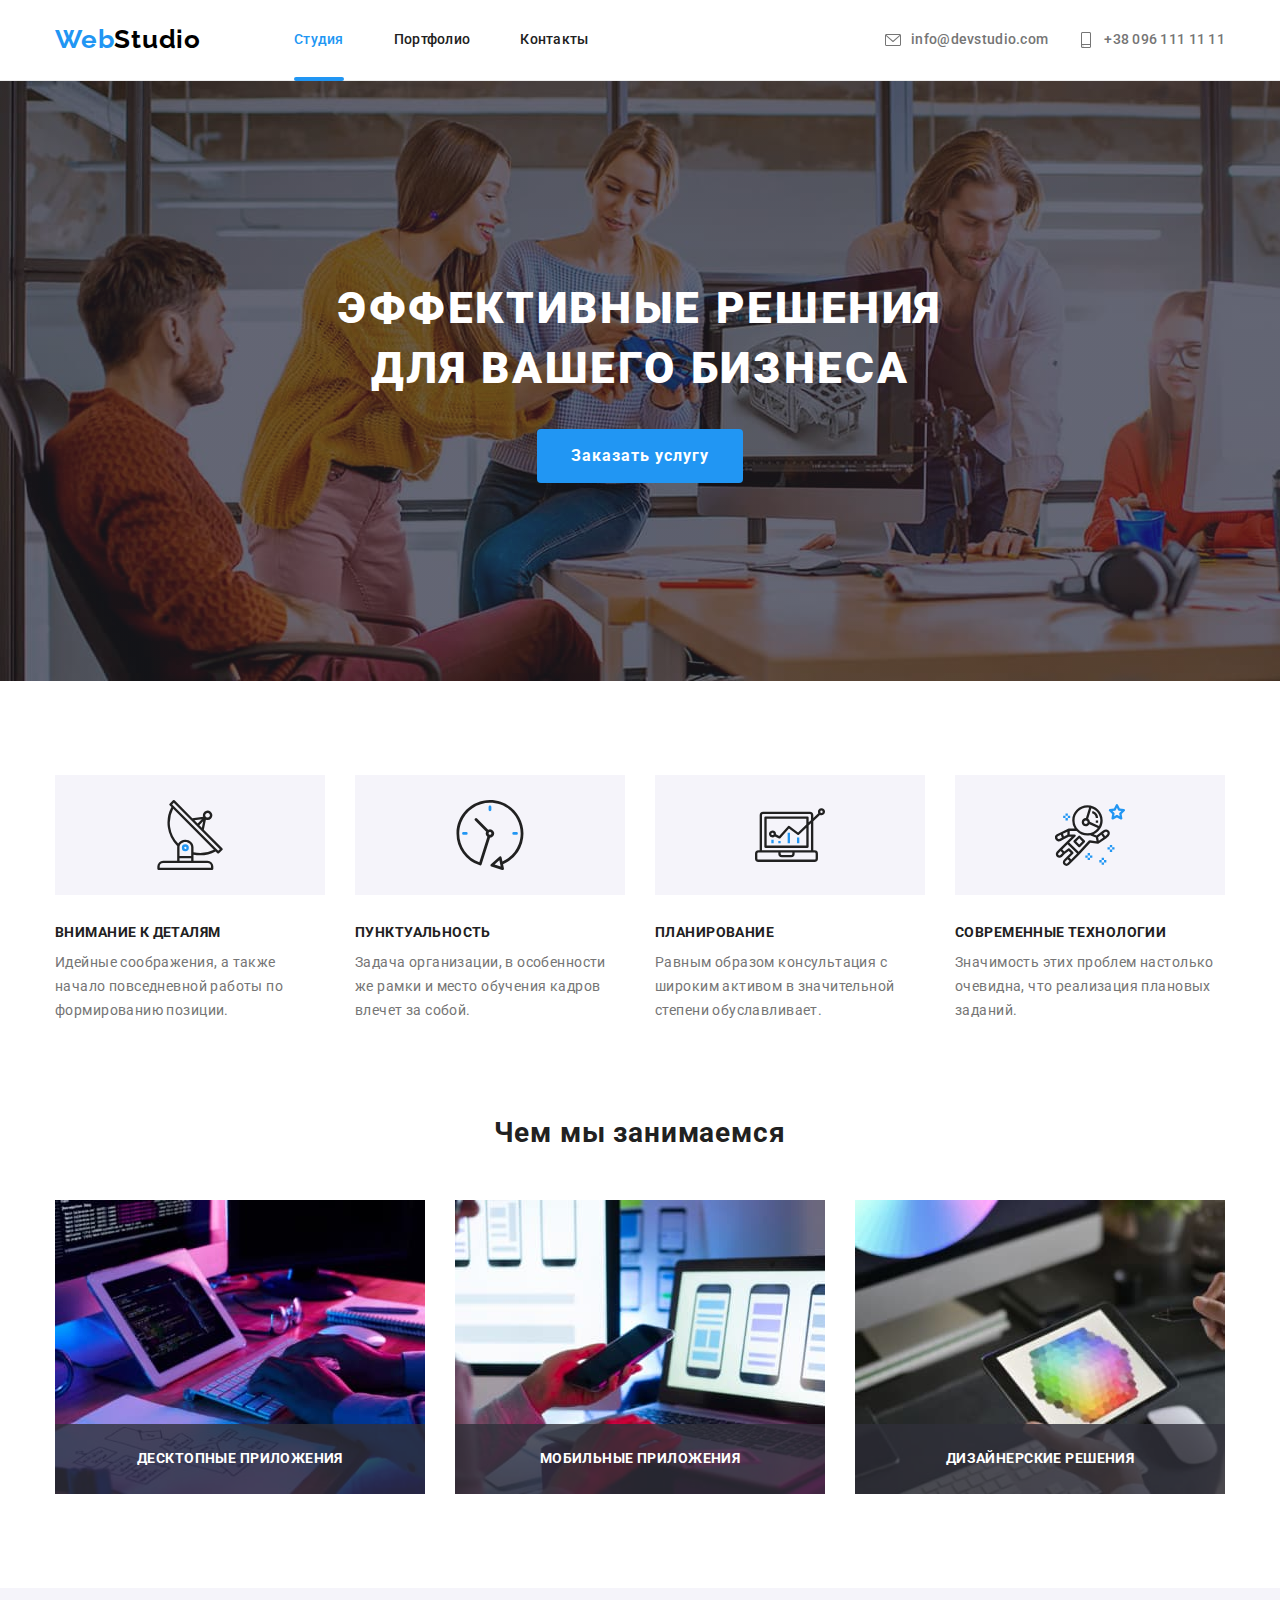
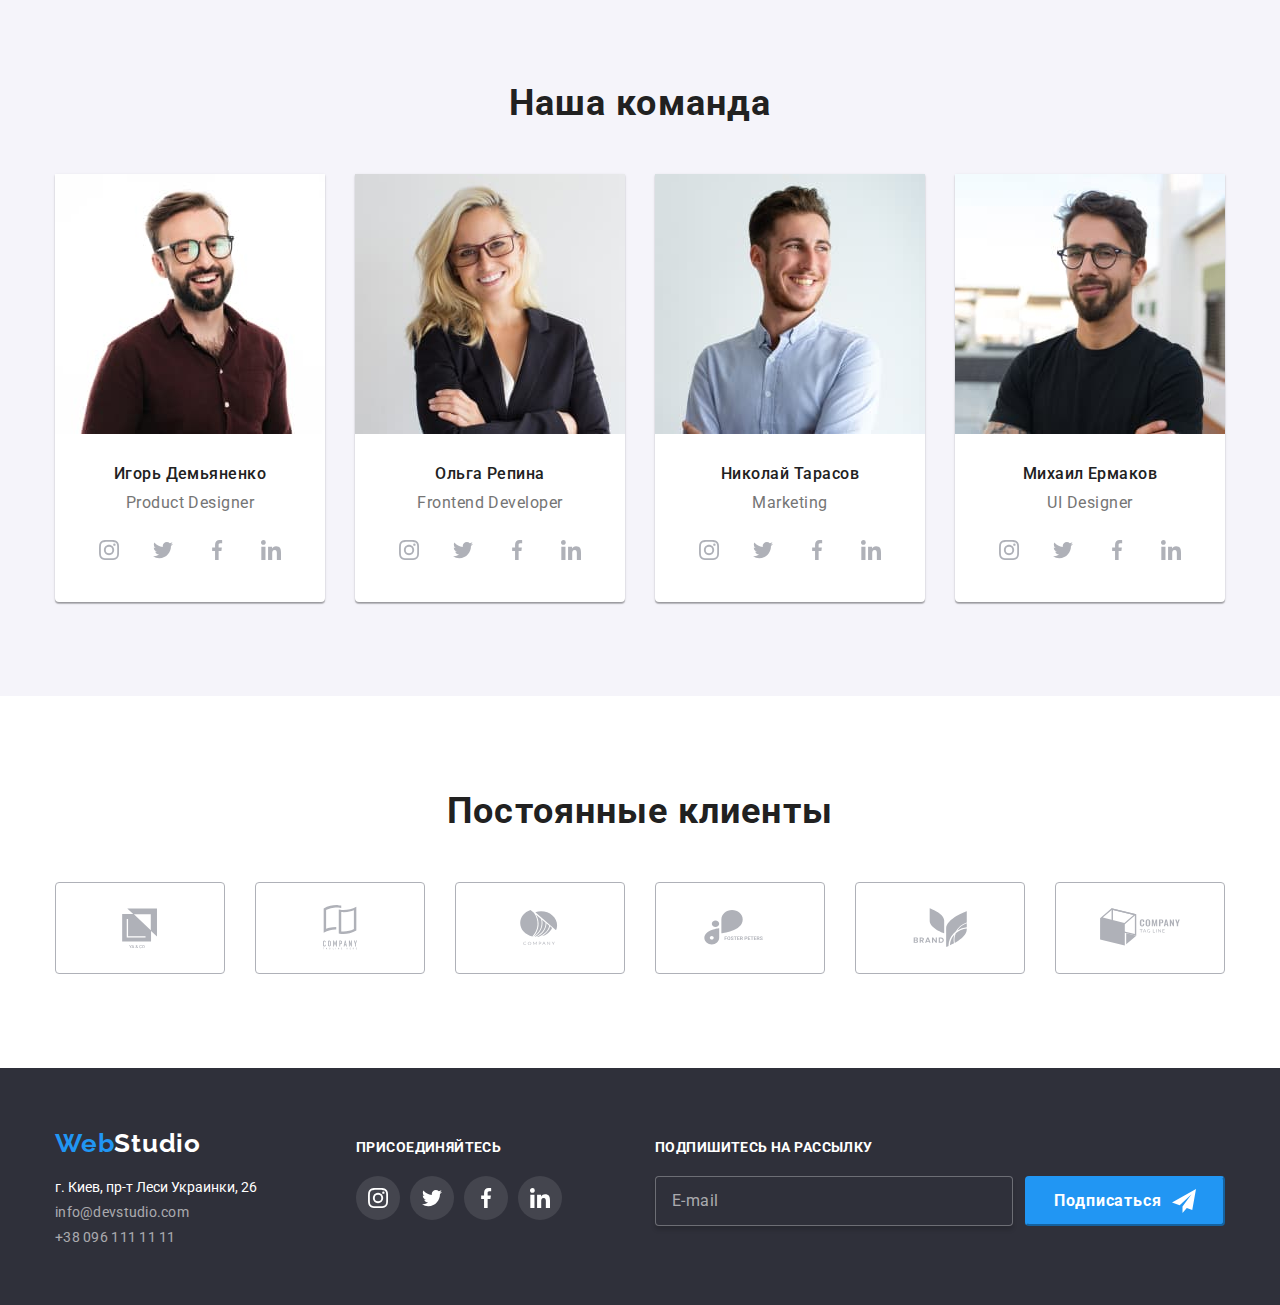
==== commit 6c105876: "only adaptive imgs left for fix" ====
--- a/index.html
+++ b/index.html
@@ -1,492 +1,589 @@
 <!DOCTYPE html>
 <html lang="ru">
-<head>
-    <meta charset="UTF-8">
-    <meta http-equiv="X-UA-Compatible" content="IE=edge">
-    <meta name="viewport" content="width=device-width, initial-scale=1.0">
+  <head>
+    <meta charset="UTF-8" />
+    <meta http-equiv="X-UA-Compatible" content="IE=edge" />
+    <meta name="viewport" content="width=device-width, initial-scale=1.0" />
     <title>Студия</title>
-    <link rel="preconnect" href="https://fonts.googleapis.com">
-    <link rel="preconnect" href="https://fonts.gstatic.com" crossorigin>
+    <link rel="preconnect" href="https://fonts.googleapis.com" />
+    <link rel="preconnect" href="https://fonts.gstatic.com" crossorigin />
     <link
-        href="https://fonts.googleapis.com/css2?family=Oleo+Script&family=Raleway:wght@400;700&family=Roboto:wght@400;500;700;900&display=swap"
-        rel="stylesheet">
-    <link rel="stylesheet" href="https://cdnjs.cloudflare.com/ajax/libs/modern-normalize/1.1.0/modern-normalize.min.css">
-    <link rel="stylesheet" href="./css/main.min.css">
-</head>
-<body>
+      href="https://fonts.googleapis.com/css2?family=Oleo+Script&family=Raleway:wght@400;700&family=Roboto:wght@400;500;700;900&display=swap"
+      rel="stylesheet"
+    />
+    <link
+      rel="stylesheet"
+      href="https://cdnjs.cloudflare.com/ajax/libs/modern-normalize/1.1.0/modern-normalize.min.css"
+    />
+    <link rel="stylesheet" href="./css/main.min.css" />
+  </head>
+  <body>
     <header class="header">
-        <div class="container">
-            <a href="./index.html" class="header__logo"><span class="header__logo-accent">Web</span>Studio</a>
-            <div class="nav-container" id="nav-container" data-menu>
-                <nav class="main-nav">
-                    <ul class="main-nav__list">
-                        <li class="main-nav__item"><a href="./index.html" class="main-nav__link main-nav__current">Студия</a></li>
-                        <li class="main-nav__item"><a href="./portfolio.html" class="main-nav__link">Портфолио</a></li>
-                        <li class="main-nav__item"><a href="" class="main-nav__link">Контакты</a></li>
-                    </ul>
-                </nav>
-                <div class="mobile-container">
-                    <ul class="header__contacts-list">
-                        <li class="header__contacts-item">
-                            <a href="mailto:info@devstudio.com" class="header__contacts-link">
-                                <svg class="header__contacts-icon">
-                                    <use href="./images/icons.svg#envelope"></use>
-                                </svg>
-                                info@devstudio.com
-                            </a>
-                        </li>
-                        <li class="header__contacts-item">
-                            <a href="tel:+380961111111" class="header__contacts-link">
-                                <svg class="header__contacts-icon">
-                                    <use href="./images/icons.svg#smartphone"></use>
-                                </svg>
-                                +38 096 111 11 11
-                            </a>
-                        </li>
-                    </ul>
-                    <ul class="mobile-socials">
-                        <li class="mobile-socials__item"><a href="https://www.instagram.com/" class="mobile-socials__link">Instagram</a></li>
-                        <li class="mobile-socials__item"><a href="https://twitter.com/" class="mobile-socials__link">Twitter</a></li>
-                        <li class="mobile-socials__item"><a href="https://www.facebook.com/" class="mobile-socials__link">Facebook</a></li>
-                        <li class="mobile-socials__item"><a href="https://www.linkedin.com/" class="mobile-socials__link">LinkedIn</a></li>
-                    </ul>
-                </div>
-            </div>
-            <button type="button" class="nav-btn" aria-expanded="false" aria-controls="nav-container" data-menu-button>
-                <svg width="40" height="40" aria-label="Переключатель мобильного меню">
-                    <use class="nav-btn__icon-close" href="./images/icons.svg#close-mobile"></use>
-                    <use class="nav-btn__icon-menu" href="./images/icons.svg#menu-mobile"></use>
-                </svg>
-            </button>
-        </div>
+      <div class="container">
+        <a href="./index.html" class="header__logo"
+          ><span class="header__logo-accent">Web</span>Studio</a
+        >
+        <div class="nav-container" id="nav-container" data-menu>
+          <nav class="main-nav">
+            <ul class="main-nav__list">
+              <li class="main-nav__item">
+                <a href="./index.html" class="main-nav__link main-nav__current">Студия</a>
+              </li>
+              <li class="main-nav__item">
+                <a href="./portfolio.html" class="main-nav__link">Портфолио</a>
+              </li>
+              <li class="main-nav__item"><a href="" class="main-nav__link">Контакты</a></li>
+            </ul>
+          </nav>
+          <div class="mobile-container">
+            <ul class="header__contacts-list">
+              <li class="header__contacts-item">
+                <a href="mailto:info@devstudio.com" class="header__contacts-link">
+                  <svg class="header__contacts-icon">
+                    <use href="./images/icons.svg#envelope"></use>
+                  </svg>
+                  info@devstudio.com
+                </a>
+              </li>
+              <li class="header__contacts-item">
+                <a href="tel:+380961111111" class="header__contacts-link">
+                  <svg class="header__contacts-icon">
+                    <use href="./images/icons.svg#smartphone"></use>
+                  </svg>
+                  +38 096 111 11 11
+                </a>
+              </li>
+            </ul>
+            <ul class="mobile-socials">
+              <li class="mobile-socials__item">
+                <a href="https://www.instagram.com/" class="mobile-socials__link">Instagram</a>
+              </li>
+              <li class="mobile-socials__item">
+                <a href="https://twitter.com/" class="mobile-socials__link">Twitter</a>
+              </li>
+              <li class="mobile-socials__item">
+                <a href="https://www.facebook.com/" class="mobile-socials__link">Facebook</a>
+              </li>
+              <li class="mobile-socials__item">
+                <a href="https://www.linkedin.com/" class="mobile-socials__link">LinkedIn</a>
+              </li>
+            </ul>
+          </div>
+        </div>
+        <button
+          type="button"
+          class="nav-btn"
+          aria-expanded="false"
+          aria-controls="nav-container"
+          data-menu-button
+        >
+          <svg width="40" height="40" aria-label="Переключатель мобильного меню">
+            <use class="nav-btn__icon-close" href="./images/icons.svg#close-mobile"></use>
+            <use class="nav-btn__icon-menu" href="./images/icons.svg#menu-mobile"></use>
+          </svg>
+        </button>
+      </div>
     </header>
     <main>
-        <section class="hero">
-            <div class="container">
-                <h1 class="hero__title">Эффективные решения <br>для вашего бизнеса</h1>
-                <button type="button" class="hero__btn" data-modal-open>Заказать услугу</button>
-            </div>
-        </section>
-        <section class="benefits section">
-            <div class="container">
-                <h2 class="benefits__title">Наши преимущества</h2>
-                <ul class="benefits__list">
-                    <li class="benefits__item">
-                        <div class="benefits__container">
-                            <svg class="benefits__icon">
-                                <use href="./images/icons.svg#antenna-1"></use>
-                            </svg>
-                        </div>
-                        <h3 class="benefits__item-title">Внимание к деталям</h3>
-                        <p class="benefits__item-text">Идейные соображения, а также начало повседневной работы по формированию
-                            позиции.</p>
-                    </li>
-                    <li class="benefits__item">
-                        <div class="benefits__container">
-                            <svg class="benefits__icon">
-                                <use href="./images/icons.svg#clock-1"></use>
-                            </svg>
-                        </div>
-                        <h3 class="benefits__item-title">Пунктуальность</h3>
-                        <p class="benefits__item-text">Задача организации, в особенности же рамки и место обучения кадров влечет
-                            за собой.</p>
-                    </li>
-                    <li class="benefits__item">
-                        <div class="benefits__container">
-                            <svg class="benefits__icon">
-                                <use href="./images/icons.svg#diagram-1"></use>
-                            </svg>
-                        </div>
-                        <h3 class="benefits__item-title">Планирование</h3>
-                        <p class="benefits__item-text">Равным образом консультация с широким активом в значительной степени
-                            обуславливает.</p>
-                    </li>
-                    <li class="benefits__item">
-                        <div class="benefits__container">
-                            <svg class="benefits__icon">
-                                <use href="./images/icons.svg#astronaut-1"></use>
-                            </svg>
-                        </div>
-                        <h3 class="benefits__item-title">Современные технологии</h3>
-                        <p class="benefits__item-text">Значимость этих проблем настолько очевидна, что реализация плановых
-                            заданий.</p>
-                    </li>
+      <section class="hero">
+        <div class="container">
+          <h1 class="hero__title">Эффективные решения <br />для вашего бизнеса</h1>
+          <button type="button" class="hero__btn" data-modal-open>Заказать услугу</button>
+        </div>
+      </section>
+      <section class="benefits section">
+        <div class="container">
+          <h2 class="benefits__title">Наши преимущества</h2>
+          <ul class="benefits__list">
+            <li class="benefits__item">
+              <div class="benefits__container">
+                <svg class="benefits__icon">
+                  <use href="./images/icons.svg#antenna-1"></use>
+                </svg>
+              </div>
+              <h3 class="benefits__item-title">Внимание к деталям</h3>
+              <p class="benefits__item-text">
+                Идейные соображения, а также начало повседневной работы по формированию позиции.
+              </p>
+            </li>
+            <li class="benefits__item">
+              <div class="benefits__container">
+                <svg class="benefits__icon">
+                  <use href="./images/icons.svg#clock-1"></use>
+                </svg>
+              </div>
+              <h3 class="benefits__item-title">Пунктуальность</h3>
+              <p class="benefits__item-text">
+                Задача организации, в особенности же рамки и место обучения кадров влечет за собой.
+              </p>
+            </li>
+            <li class="benefits__item">
+              <div class="benefits__container">
+                <svg class="benefits__icon">
+                  <use href="./images/icons.svg#diagram-1"></use>
+                </svg>
+              </div>
+              <h3 class="benefits__item-title">Планирование</h3>
+              <p class="benefits__item-text">
+                Равным образом консультация с широким активом в значительной степени обуславливает.
+              </p>
+            </li>
+            <li class="benefits__item">
+              <div class="benefits__container">
+                <svg class="benefits__icon">
+                  <use href="./images/icons.svg#astronaut-1"></use>
+                </svg>
+              </div>
+              <h3 class="benefits__item-title">Современные технологии</h3>
+              <p class="benefits__item-text">
+                Значимость этих проблем настолько очевидна, что реализация плановых заданий.
+              </p>
+            </li>
+          </ul>
+        </div>
+      </section>
+      <section class="employment">
+        <div class="container">
+          <h2 class="employment__title">Чем мы занимаемся</h2>
+          <ul class="employment__list">
+            <li class="employment__item">
+              <img
+                src="./images/example-1-370.jpg"
+                srсset="./images/example-1-370.jpg 1x, ./images/example-1-370@2x.jpg 2x"
+                alt="Разработка програмного обеспечения"
+                width="370"
+                height="294"
+                class="employment__img"
+              />
+              <div class="employment__box">
+                <h3 class="employment__item-title">Десктопные приложения</h3>
+              </div>
+            </li>
+            <li class="employment__item">
+              <img
+                src="./images/example-2-370.jpg"
+                srсset="./images/example-2-370.jpg 1x, ./images/example-2-370@2x.jpg 2x"
+                alt="Веб-дизайн"
+                width="370"
+                height="294"
+                class="employment__img"
+              />
+              <div class="employment__box">
+                <h3 class="employment__item-title">Мобильные приложения</h3>
+              </div>
+            </li>
+            <li class="employment__item">
+              <img
+                src="./images/example-3-370.jpg"
+                srсset="./images/example-3-370.jpg 1x, ./images/example-3-370@2x.jpg 2x"
+                alt="Подбор цветовой гаммы"
+                width="370"
+                height="294"
+                class="employment__img"
+              />
+              <div class="employment__box">
+                <h3 class="employment__item-title">Дизайнерские решения</h3>
+              </div>
+            </li>
+          </ul>
+        </div>
+      </section>
+      <section class="team section">
+        <div class="container">
+          <h2 class="team__title">Наша команда</h2>
+          <ul class="team__list">
+            <li class="member">
+              <picture>
+                <source
+                  srcset="./images/member-1-450.jpg 1x, ./images/member-1-450@2x.jpg 2x"
+                  media="(max-width: 767px)"
+                />
+                <source
+                  srcset="./images/member-1-354.jpg 1x, ./images/member-1-354@2x.jpg 2x"
+                  media="(max-width: 1199px)"
+                />
+                <source
+                  srcset="./images/member-1-270.jpg 1x, ./images/member-1-270@2x.jpg 2x"
+                  media="(min-width: 1200px)"
+                />
+                <img src="./images/member-1-270.jpg" alt="Product Designer" class="member__photo" />
+              </picture>
+              <div class="member__description">
+                <h3 class="member__title">Игорь Демьяненко</h3>
+                <p lang="en" class="member__text">Product Designer</p>
+                <ul class="socials">
+                  <li class="socials__item">
+                    <a href="https://www.instagram.com/" class="socials__link">
+                      <svg class="socials__icon">
+                        <use href="./images/icons.svg#instagram-2"></use>
+                      </svg>
+                    </a>
+                  </li>
+                  <li class="socials__item">
+                    <a href="https://twitter.com/" class="socials__link">
+                      <svg class="socials__icon">
+                        <use href="./images/icons.svg#twitter-1"></use>
+                      </svg>
+                    </a>
+                  </li>
+                  <li class="socials__item">
+                    <a href="https://www.facebook.com/" class="socials__link">
+                      <svg class="socials__icon">
+                        <use href="./images/icons.svg#facebook-1"></use>
+                      </svg>
+                    </a>
+                  </li>
+                  <li class="socials__item">
+                    <a href="https://www.linkedin.com/" class="socials__link">
+                      <svg class="socials__icon">
+                        <use href="./images/icons.svg#linkedin-1"></use>
+                      </svg>
+                    </a>
+                  </li>
                 </ul>
-            </div>
-        </section>
-        <section class="employment">
-            <div class="container">
-                <h2 class="employment__title">Чем мы занимаемся</h2>
-                <ul class="employment__list">
-                    <li class="employment__item">
-                        <img src="./images/example-1-370.jpg" srсset="./images/example-1-370.jpg 1x, ./images/example-1-370@2x.jpg 2x" alt="Разработка програмного обеспечения" 
-                            width="370" height="294" class="employment__img">
-                        <div class="employment__box">
-                            <h3 class="employment__item-title">Десктопные приложения</h3>
-                        </div>
-                    </li>
-                    <li class="employment__item">
-                        <img src="./images/example-2-370.jpg" srсset="./images/example-2-370.jpg 1x, ./images/example-2-370@2x.jpg 2x" alt="Веб-дизайн" 
-                            width="370" height="294" class="employment__img">
-                        <div class="employment__box">
-                            <h3 class="employment__item-title">Мобильные приложения</h3>
-                        </div>
-                    </li>
-                    <li class="employment__item">
-                        <img src="./images/example-3-370.jpg" srсset="./images/example-3-370.jpg 1x, ./images/example-3-370@2x.jpg 2x" alt="Подбор цветовой гаммы"
-                            width="370" height="294" class="employment__img">
-                        <div class="employment__box">
-                            <h3 class="employment__item-title">Дизайнерские решения</h3>
-                        </div>
-                        
-                    </li>
+              </div>
+            </li>
+            <li class="member">
+              <picture>
+                <source
+                  srcset="./images/member-2-450.jpg 1x, ./images/member-2-450@2x.jpg 2x"
+                  media="(max-width: 767px)"
+                />
+                <source
+                  srcset="./images/member-2-354.jpg 1x, ./images/member-2-354@2x.jpg 2x"
+                  media="(max-width: 1199px)"
+                />
+                <source
+                  srcset="./images/member-2-270.jpg 1x, ./images/member-2-270@2x.jpg 2x"
+                  media="(min-width: 1200px)"
+                />
+                <img
+                  src="./images/member-2-270.jpg"
+                  alt="Frontend Developer"
+                  class="member__photo"
+                />
+              </picture>
+              <div class="member__description">
+                <h3 class="member__title">Ольга Репина</h3>
+                <p lang="en" class="member__text">Frontend Developer</p>
+                <ul class="socials">
+                  <li class="socials__item">
+                    <a href="https://www.instagram.com/" class="socials__link">
+                      <svg class="socials__icon">
+                        <use href="./images/icons.svg#instagram-2"></use>
+                      </svg>
+                    </a>
+                  </li>
+                  <li class="socials__item">
+                    <a href="https://twitter.com/" class="socials__link">
+                      <svg class="socials__icon">
+                        <use href="./images/icons.svg#twitter-1"></use>
+                      </svg>
+                    </a>
+                  </li>
+                  <li class="socials__item">
+                    <a href="https://www.facebook.com/" class="socials__link">
+                      <svg class="socials__icon">
+                        <use href="./images/icons.svg#facebook-1"></use>
+                      </svg>
+                    </a>
+                  </li>
+                  <li class="socials__item">
+                    <a href="https://www.linkedin.com/" class="socials__link">
+                      <svg class="socials__icon">
+                        <use href="./images/icons.svg#linkedin-1"></use>
+                      </svg>
+                    </a>
+                  </li>
                 </ul>
-            </div>
-        </section>
-        <section class="team section">
-            <div class="container">
-                <h2 class="team__title">Наша команда</h2>
-                <ul class="team__list">
-                    <li class="member">
-                        <picture>
-                            <source srcset="./images/member-1-450.jpg 1x, ./images/member-1-450@2x.jpg 2x" media="(max-width: 767px)" width="450">
-                            <source srcset="./images/member-1-354.jpg 1x, ./images/member-1-354@2x.jpg 2x" media="(max-width: 1199px)" width="354">
-                            <source srcset="./images/member-1-270.jpg 1x, ./images/member-1-270@2x.jpg 2x" media="(min-width: 1200px)" width="270">
-                            <img src="./images/member-1-270.jpg" alt="Product Designer" width="270" height="260" class="member__photo">
-                        </picture>
-                        <div class="member__description">
-                            <h3 class="member__title">Игорь Демьяненко</h3>
-                            <p lang="en" class="member__text">Product Designer</p>
-                            <ul class="socials">
-                                <li class="socials__item">
-                                    <a href="https://www.instagram.com/" class="socials__link">
-                                        <svg class="socials__icon">
-                                            <use href="./images/icons.svg#instagram-2"></use>
-                                        </svg>
-                                    </a>
-                                </li>
-                                <li class="socials__item">
-                                    <a href="https://twitter.com/" class="socials__link">
-                                        <svg class="socials__icon">
-                                            <use href="./images/icons.svg#twitter-1"></use>
-                                        </svg>
-                                    </a>
-                                </li>
-                                <li class="socials__item">
-                                    <a href="https://www.facebook.com/" class="socials__link">
-                                        <svg class="socials__icon">
-                                            <use href="./images/icons.svg#facebook-1"></use>
-                                        </svg>
-                                    </a>
-                                </li>
-                                <li class="socials__item">
-                                    <a href="https://www.linkedin.com/" class="socials__link">
-                                        <svg class="socials__icon">
-                                            <use href="./images/icons.svg#linkedin-1"></use>
-                                        </svg>
-                                    </a>
-                                </li>
-                            </ul>
-                        </div>
-                    </li>
-                    <li class="member">
-                        <picture>
-                            <source srcset="./images/member-2-450.jpg 1x, ./images/member-2-450@2x.jpg 2x" media="(max-width: 767px)" width="450">
-                            <source srcset="./images/member-2-354.jpg 1x, ./images/member-2-354@2x.jpg 2x" media="(max-width: 1199px)" width="354">
-                            <source srcset="./images/member-2-270.jpg 1x, ./images/member-2-270@2x.jpg 2x" media="(min-width: 1200px)" width="270">
-                            <img src="./images/member-2-270.jpg" alt="Frontend Developer" width="270" height="260" class="member__photo">
-                        </picture>
-                        <div class="member__description">
-                            <h3 class="member__title">Ольга Репина</h3>
-                            <p lang="en" class="member__text">Frontend Developer</p>
-                            <ul class="socials">
-                                <li class="socials__item">
-                                    <a href="https://www.instagram.com/" class="socials__link">
-                                        <svg class="socials__icon">
-                                            <use href="./images/icons.svg#instagram-2"></use>
-                                        </svg>
-                                    </a>
-                                </li>
-                                <li class="socials__item">
-                                    <a href="https://twitter.com/" class="socials__link">
-                                        <svg class="socials__icon">
-                                            <use href="./images/icons.svg#twitter-1"></use>
-                                        </svg>
-                                    </a>
-                                </li>
-                                <li class="socials__item">
-                                    <a href="https://www.facebook.com/" class="socials__link">
-                                        <svg class="socials__icon">
-                                            <use href="./images/icons.svg#facebook-1"></use>
-                                        </svg>
-                                    </a>
-                                </li>
-                                <li class="socials__item">
-                                    <a href="https://www.linkedin.com/" class="socials__link">
-                                        <svg class="socials__icon">
-                                            <use href="./images/icons.svg#linkedin-1"></use>
-                                        </svg>
-                                    </a>
-                                </li>
-                            </ul>
-                        </div>
-                    </li>
-                    <li class="member">
-                        <picture>
-                            <source srcset="./images/member-3-450.jpg 1x, ./images/member-3-450@2x.jpg 2x" media="(max-width: 767px)" width="450">
-                            <source srcset="./images/member-3-354.jpg 1x, ./images/member-3-354@2x.jpg 2x" media="(max-width: 1199px)" width="354">
-                            <source srcset="./images/member-3-270.jpg 1x, ./images/member-3-270@2x.jpg 2x" media="(min-width: 1200px)" width="270">
-                            <img src="./images/member-3-270.jpg" alt="Marketing" width="270" height="260" class="member__photo">
-                        </picture>
-                        <div class="member__description">
-                            <h3 class="member__title">Николай Тарасов</h3>
-                            <p lang="en" class="member__text">Marketing</p>
-                            <ul class="socials">
-                                <li class="socials__item">
-                                    <a href="https://www.instagram.com/" class="socials__link">
-                                        <svg class="socials__icon">
-                                            <use href="./images/icons.svg#instagram-2"></use>
-                                        </svg>
-                                    </a>
-                                </li>
-                                <li class="socials__item">
-                                    <a href="https://twitter.com/" class="socials__link">
-                                        <svg class="socials__icon">
-                                            <use href="./images/icons.svg#twitter-1"></use>
-                                        </svg>
-                                    </a>
-                                </li>
-                                <li class="socials__item">
-                                    <a href="https://www.facebook.com/" class="socials__link">
-                                        <svg class="socials__icon">
-                                            <use href="./images/icons.svg#facebook-1"></use>
-                                        </svg>
-                                    </a>
-                                </li>
-                                <li class="socials__item">
-                                    <a href="https://www.linkedin.com/" class="socials__link">
-                                        <svg class="socials__icon">
-                                            <use href="./images/icons.svg#linkedin-1"></use>
-                                        </svg>
-                                    </a>
-                                </li>
-                            </ul>
-                        </div>
-                    </li>
-                    <li class="member">
-                        <picture>
-                            <source srcset="./images/member-4-450.jpg 1x, ./images/member-4-450@2x.jpg 2x" media="(max-width: 767px)" width="450">
-                            <source srcset="./images/member-4-354.jpg 1x, ./images/member-4-354@2x.jpg 2x" media="(max-width: 1199px)" width="354">
-                            <source srcset="./images/member-4-270.jpg 1x, ./images/member-4-270@2x.jpg 2x" media="(min-width: 1200px)" width="270">
-                            <img src="./images/member-4-270.jpg" alt="UI Designer" width="270" height="260" class="member__photo">
-                        </picture>
-                        <div class="member__description">
-                            <h3 class="member__title">Михаил Ермаков</h3>
-                            <p lang="en" class="member__text">UI Designer</p>
-                            <ul class="socials">
-                                <li class="socials__item">
-                                    <a href="https://www.instagram.com/" class="socials__link">
-                                        <svg class="socials__icon">
-                                            <use href="./images/icons.svg#instagram-2"></use>
-                                        </svg>
-                                    </a>
-                                </li>
-                                <li class="socials__item">
-                                    <a href="https://twitter.com/" class="socials__link">
-                                        <svg class="socials__icon">
-                                            <use href="./images/icons.svg#twitter-1"></use>
-                                        </svg>
-                                    </a>
-                                </li>
-                                <li class="socials__item">
-                                    <a href="https://www.facebook.com/" class="socials__link">
-                                        <svg class="socials__icon">
-                                            <use href="./images/icons.svg#facebook-1"></use>
-                                        </svg>
-                                    </a>
-                                </li>
-                                <li class="socials__item">
-                                    <a href="https://www.linkedin.com/" class="socials__link">
-                                        <svg class="socials__icon">
-                                            <use href="./images/icons.svg#linkedin-1"></use>
-                                        </svg>
-                                    </a>
-                                </li>
-                            </ul>
-                        </div>
-                    </li>
+              </div>
+            </li>
+            <li class="member">
+              <picture>
+                <source
+                  srcset="./images/member-3-450.jpg 1x, ./images/member-3-450@2x.jpg 2x"
+                  media="(max-width: 767px)"
+                />
+                <source
+                  srcset="./images/member-3-354.jpg 1x, ./images/member-3-354@2x.jpg 2x"
+                  media="(max-width: 1199px)"
+                />
+                <source
+                  srcset="./images/member-3-270.jpg 1x, ./images/member-3-270@2x.jpg 2x"
+                  media="(min-width: 1200px)"
+                />
+                <img src="./images/member-3-270.jpg" alt="Marketing" class="member__photo" />
+              </picture>
+              <div class="member__description">
+                <h3 class="member__title">Николай Тарасов</h3>
+                <p lang="en" class="member__text">Marketing</p>
+                <ul class="socials">
+                  <li class="socials__item">
+                    <a href="https://www.instagram.com/" class="socials__link">
+                      <svg class="socials__icon">
+                        <use href="./images/icons.svg#instagram-2"></use>
+                      </svg>
+                    </a>
+                  </li>
+                  <li class="socials__item">
+                    <a href="https://twitter.com/" class="socials__link">
+                      <svg class="socials__icon">
+                        <use href="./images/icons.svg#twitter-1"></use>
+                      </svg>
+                    </a>
+                  </li>
+                  <li class="socials__item">
+                    <a href="https://www.facebook.com/" class="socials__link">
+                      <svg class="socials__icon">
+                        <use href="./images/icons.svg#facebook-1"></use>
+                      </svg>
+                    </a>
+                  </li>
+                  <li class="socials__item">
+                    <a href="https://www.linkedin.com/" class="socials__link">
+                      <svg class="socials__icon">
+                        <use href="./images/icons.svg#linkedin-1"></use>
+                      </svg>
+                    </a>
+                  </li>
                 </ul>
-            </div>
-        </section>
-        <section class="clients section">
-            <div class="container">
-                <h2 class="clients__title">Постоянные клиенты</h2>
-                <ul class="clients__list">
-                    <li class="clients__item">
-                        <a href="" class="clients__link">
-                            <svg class="clients__icon">
-                                <use href="./images/icons.svg#logo"></use>
-                            </svg>
-                        </a>
-                    </li>
-                    <li class="clients__item">
-                        <a href="" class="clients__link">
-                            <svg class="clients__icon">
-                                <use href="./images/icons.svg#logo-1"></use>
-                            </svg>
-                        </a>
-                    </li>
-                    <li class="clients__item">
-                        <a href="" class="clients__link">
-                            <svg class="clients__icon">
-                                <use href="./images/icons.svg#logo-2"></use>
-                            </svg>
-                        </a>
-                    </li>
-                    <li class="clients__item">
-                        <a href="" class="clients__link">
-                            <svg class="clients__icon">
-                                <use href="./images/icons.svg#logo-3"></use>
-                            </svg>
-                        </a>
-                    </li>
-                    <li class="clients__item">
-                        <a href="" class="clients__link">
-                            <svg class="clients__icon">
-                                <use href="./images/icons.svg#logo-4"></use>
-                            </svg>
-                        </a>
-                    </li>
-                    <li class="clients__item">
-                        <a href="" class="clients__link">
-                            <svg class="clients__icon">
-                                <use href="./images/icons.svg#logo-5"></use>
-                            </svg>
-                        </a>
-                    </li>
+              </div>
+            </li>
+            <li class="member">
+              <picture>
+                <source
+                  srcset="./images/member-4-450.jpg 1x, ./images/member-4-450@2x.jpg 2x"
+                  media="(max-width: 767px)"
+                />
+                <source
+                  srcset="./images/member-4-354.jpg 1x, ./images/member-4-354@2x.jpg 2x"
+                  media="(max-width: 1199px)"
+                />
+                <source
+                  srcset="./images/member-4-270.jpg 1x, ./images/member-4-270@2x.jpg 2x"
+                  media="(min-width: 1200px)"
+                />
+                <img src="./images/member-4-270.jpg" alt="UI Designer" class="member__photo" />
+              </picture>
+              <div class="member__description">
+                <h3 class="member__title">Михаил Ермаков</h3>
+                <p lang="en" class="member__text">UI Designer</p>
+                <ul class="socials">
+                  <li class="socials__item">
+                    <a href="https://www.instagram.com/" class="socials__link">
+                      <svg class="socials__icon">
+                        <use href="./images/icons.svg#instagram-2"></use>
+                      </svg>
+                    </a>
+                  </li>
+                  <li class="socials__item">
+                    <a href="https://twitter.com/" class="socials__link">
+                      <svg class="socials__icon">
+                        <use href="./images/icons.svg#twitter-1"></use>
+                      </svg>
+                    </a>
+                  </li>
+                  <li class="socials__item">
+                    <a href="https://www.facebook.com/" class="socials__link">
+                      <svg class="socials__icon">
+                        <use href="./images/icons.svg#facebook-1"></use>
+                      </svg>
+                    </a>
+                  </li>
+                  <li class="socials__item">
+                    <a href="https://www.linkedin.com/" class="socials__link">
+                      <svg class="socials__icon">
+                        <use href="./images/icons.svg#linkedin-1"></use>
+                      </svg>
+                    </a>
+                  </li>
                 </ul>
-            </div>
-        </section>
+              </div>
+            </li>
+          </ul>
+        </div>
+      </section>
+      <section class="clients section">
+        <div class="container">
+          <h2 class="clients__title">Постоянные клиенты</h2>
+          <ul class="clients__list">
+            <li class="clients__item">
+              <a href="" class="clients__link">
+                <svg class="clients__icon">
+                  <use href="./images/icons.svg#logo"></use>
+                </svg>
+              </a>
+            </li>
+            <li class="clients__item">
+              <a href="" class="clients__link">
+                <svg class="clients__icon">
+                  <use href="./images/icons.svg#logo-1"></use>
+                </svg>
+              </a>
+            </li>
+            <li class="clients__item">
+              <a href="" class="clients__link">
+                <svg class="clients__icon">
+                  <use href="./images/icons.svg#logo-2"></use>
+                </svg>
+              </a>
+            </li>
+            <li class="clients__item">
+              <a href="" class="clients__link">
+                <svg class="clients__icon">
+                  <use href="./images/icons.svg#logo-3"></use>
+                </svg>
+              </a>
+            </li>
+            <li class="clients__item">
+              <a href="" class="clients__link">
+                <svg class="clients__icon">
+                  <use href="./images/icons.svg#logo-4"></use>
+                </svg>
+              </a>
+            </li>
+            <li class="clients__item">
+              <a href="" class="clients__link">
+                <svg class="clients__icon">
+                  <use href="./images/icons.svg#logo-5"></use>
+                </svg>
+              </a>
+            </li>
+          </ul>
+        </div>
+      </section>
     </main>
     <footer class="footer">
-        <div class="container">
-            <div class="address">
-                <a href="./index.html" class="address__logo"><span class="address__logo-accent">Web</span>Studio</a>
-                <address>
-                    <p class="address__location">г. Киев, пр-т Леси Украинки, 26</p>
-                    <ul class="address__contacts">
-                        <li class="address__item"><a href="mailto:info@devstudio.com"
-                                class="address__link">info@devstudio.com</a></li>
-                        <li class="address__item"><a href="tel:+380961111111" class="address__link">+38 096 111 11 11</a>
-                        </li>
-                    </ul>
-                </address>
-            </div>
-            <div class="footer__socials-container">
-                <strong class="footer__call">Присоединяйтесь</strong>
-                <ul class="footer__socials">
-                    <li class="footer__socials-item socials__item">
-                        <a href="https://www.instagram.com/" class="footer__socials-link">
-                            <svg class="footer__socials-icon">
-                                <use href="./images/icons.svg#instagram-2"></use>
-                            </svg>
-                        </a>
-                    </li>
-                    <li class="footer__socials-item socials__item">
-                        <a href="https://twitter.com/" class="footer__socials-link">
-                            <svg class="footer__socials-icon">
-                                <use href="./images/icons.svg#twitter-1"></use>
-                            </svg>
-                        </a>
-                    </li>
-                    <li class="footer__socials-item socials__item">
-                        <a href="https://www.facebook.com/" class="footer__socials-link">
-                            <svg class="footer__socials-icon">
-                                <use href="./images/icons.svg#facebook-1"></use>
-                            </svg>
-                        </a>
-                    </li>
-                    <li class="footer__socials-item socials__item">
-                        <a href="https://www.linkedin.com/" class="footer__socials-link">
-                            <svg class="footer__socials-icon">
-                                <use href="./images/icons.svg#linkedin-1"></use>
-                            </svg>
-                        </a>
-                    </li>
-                </ul>
-            </div>
-            <div class="footer__form">
-                <strong class="footer__call">Подпишитесь на рассылку</strong>
-                <form class="footer__form-box">
-                    <input type="email" name="email" class="footer__input" placeholder="E-mail">
-                    <button type="submit" class="btn">
-                        <span class="btn__txt">Подписаться</span>
-                        <svg class="btn__icon">
-                            <use href="./images/icons.svg#send"></use>
-                        </svg>
-                    </button>
-                </form>
-            </div>
-        </div>
+      <div class="container">
+        <div class="address">
+          <a href="./index.html" class="address__logo"
+            ><span class="address__logo-accent">Web</span>Studio</a
+          >
+          <address>
+            <p class="address__location">г. Киев, пр-т Леси Украинки, 26</p>
+            <ul class="address__contacts">
+              <li class="address__item">
+                <a href="mailto:info@devstudio.com" class="address__link">info@devstudio.com</a>
+              </li>
+              <li class="address__item">
+                <a href="tel:+380961111111" class="address__link">+38 096 111 11 11</a>
+              </li>
+            </ul>
+          </address>
+        </div>
+        <div class="footer__socials-container">
+          <strong class="footer__call">Присоединяйтесь</strong>
+          <ul class="footer__socials">
+            <li class="footer__socials-item socials__item">
+              <a href="https://www.instagram.com/" class="footer__socials-link">
+                <svg class="footer__socials-icon">
+                  <use href="./images/icons.svg#instagram-2"></use>
+                </svg>
+              </a>
+            </li>
+            <li class="footer__socials-item socials__item">
+              <a href="https://twitter.com/" class="footer__socials-link">
+                <svg class="footer__socials-icon">
+                  <use href="./images/icons.svg#twitter-1"></use>
+                </svg>
+              </a>
+            </li>
+            <li class="footer__socials-item socials__item">
+              <a href="https://www.facebook.com/" class="footer__socials-link">
+                <svg class="footer__socials-icon">
+                  <use href="./images/icons.svg#facebook-1"></use>
+                </svg>
+              </a>
+            </li>
+            <li class="footer__socials-item socials__item">
+              <a href="https://www.linkedin.com/" class="footer__socials-link">
+                <svg class="footer__socials-icon">
+                  <use href="./images/icons.svg#linkedin-1"></use>
+                </svg>
+              </a>
+            </li>
+          </ul>
+        </div>
+        <div class="footer__form">
+          <strong class="footer__call">Подпишитесь на рассылку</strong>
+          <form class="footer__form-box">
+            <input type="email" name="email" class="footer__input" placeholder="E-mail" />
+            <button type="submit" class="btn">
+              <span class="btn__txt">Подписаться</span>
+              <svg class="btn__icon">
+                <use href="./images/icons.svg#send"></use>
+              </svg>
+            </button>
+          </form>
+        </div>
+      </div>
     </footer>
     <div class="back-drop is-hidden" data-modal>
-        <div class="modal">
-            <form class="modal-form">
-                <strong class="modal-form__call">Оставьте свои данные, мы вам перезвоним</strong>
-                <div class="modal-form__field">
-                    <label class="modal-form__label">
-                        <span class="modal-form__name">Имя</span>
-                        <input type="text" class="modal-form__input" name="name">
-                        <svg class="modal-form__icon">
-                            <use href="./images/icons.svg#person"></use>
-                        </svg>
-                    </label>
-                </div>
-                <div class="modal-form__field">
-                    <label class="modal-form__label">
-                        <span class="modal-form__name">Телефон</span>
-                        <input type="text" class="modal-form__input" name="phone">
-                        <svg class="modal-form__icon">
-                            <use href="./images/icons.svg#phone"></use>
-                        </svg>
-                    </label>
-                </div>
-                <div class="modal-form__field">
-                    <label class="modal-form__label">
-                        <span class="modal-form__name">Почта</span>
-                        <input type="text" class="modal-form__input" name="email">
-                        <svg class="modal-form__icon">
-                            <use href="./images/icons.svg#email"></use>
-                        </svg>
-                    </label>
-                </div>
-                <div class="modal-form__comment">
-                    <label class="modal-form__label">
-                        <span class="modal-form__name">Комментарий</span>
-                        <textarea name="comments" class="modal-form__textarea" rows="5" placeholder="Введите текст"></textarea>
-                    </label>
-                </div>
-                <div class="agreement">
-                    <label class="agreement__label">
-                        <input type="checkbox" class="agreement__input" name="check">
-                        <svg class="agreement__checkbox">
-                            <use href="./images/icons.svg#check"></use>
-                        </svg>
-                        <span class="agreement__text">Соглашаюсь с рассылкой и принимаю <a href="" class="agreement__link">Условия договора</a></span>
-                    </label>
-                </div>
-                <button type="submit" class="btn">
-                    <span class="btn__txt">Отправить</span>
-                </button>
-            </form>
-            <button type="button" class="modal__btn" data-modal-close>
-                <svg class="modal__icon">
-                    <use href="./images/icons.svg#close"></use>
-                </svg>
-            </button>
-        </div>
+      <div class="modal">
+        <form class="modal-form">
+          <strong class="modal-form__call">Оставьте свои данные, мы вам перезвоним</strong>
+          <div class="modal-form__field">
+            <label class="modal-form__label">
+              <span class="modal-form__name">Имя</span>
+              <input type="text" class="modal-form__input" name="name" />
+              <svg class="modal-form__icon">
+                <use href="./images/icons.svg#person"></use>
+              </svg>
+            </label>
+          </div>
+          <div class="modal-form__field">
+            <label class="modal-form__label">
+              <span class="modal-form__name">Телефон</span>
+              <input type="text" class="modal-form__input" name="phone" />
+              <svg class="modal-form__icon">
+                <use href="./images/icons.svg#phone"></use>
+              </svg>
+            </label>
+          </div>
+          <div class="modal-form__field">
+            <label class="modal-form__label">
+              <span class="modal-form__name">Почта</span>
+              <input type="text" class="modal-form__input" name="email" />
+              <svg class="modal-form__icon">
+                <use href="./images/icons.svg#email"></use>
+              </svg>
+            </label>
+          </div>
+          <div class="modal-form__comment">
+            <label class="modal-form__label">
+              <span class="modal-form__name">Комментарий</span>
+              <textarea
+                name="comments"
+                class="modal-form__textarea"
+                rows="5"
+                placeholder="Введите текст"
+              ></textarea>
+            </label>
+          </div>
+          <div class="agreement">
+            <label class="agreement__label">
+              <input type="checkbox" class="agreement__input" name="check" />
+              <svg class="agreement__checkbox">
+                <use href="./images/icons.svg#check"></use>
+              </svg>
+              <span class="agreement__text"
+                >Соглашаюсь с рассылкой и принимаю
+                <a href="" class="agreement__link">Условия договора</a></span
+              >
+            </label>
+          </div>
+          <button type="submit" class="btn">
+            <span class="btn__txt">Отправить</span>
+          </button>
+        </form>
+        <button type="button" class="modal__btn" data-modal-close>
+          <svg class="modal__icon">
+            <use href="./images/icons.svg#close"></use>
+          </svg>
+        </button>
+      </div>
     </div>
     <script src="./js/modal.js"></script>
     <script src="./js/menu.js"></script>
-</body>
-</html>+  </body>
+</html>
--- a/css/main.min.css
+++ b/css/main.min.css
@@ -1,2 +1,2 @@
-body{font-family:Roboto;font-size:14px;color:#757575;background-color:#fff}h1,h2,h3,p,ul{margin:0;padding:0}.container{margin-left:auto;margin-right:auto;padding-left:15px;padding-right:15px}@media screen and (min-width: 480px){.container{width:480px}}@media screen and (min-width: 768px){.container{width:768px}}@media screen and (min-width: 1200px){.container{width:1200px}}.header__contacts-list,.main-nav__list,.mobile-socials,.benefits__list,.employment__list,.team__list,.socials,.clients__list,.footer__socials,.address__contacts,.filter,.examples{list-style-type:none}.section{padding-top:60px;padding-bottom:60px}@media screen and (min-width: 1200px){.section{padding-top:94px;padding-bottom:94px}}.hero,.hero__btn,.benefits__container,.employment__box,.socials__link,.footer__socials-link,.btn,.modal__btn,.agreement__label{display:flex;align-items:center;justify-content:center}.benefits__title,.agreement__input,.portfolio__title{position:absolute;width:1px;height:1px;margin:-1px;border:0;padding:0;white-space:nowrap;clip-path:inset(100%);clip:rect(0 0 0 0);overflow:hidden}.employment__title,.team__title,.clients__title{margin-bottom:30px;font-weight:700;font-size:28px;line-height:1.17;text-align:center;letter-spacing:0.03em;color:#212121}.header{border-bottom:1px solid #ececec;position:relative}.header .container{display:flex;align-items:center}@media screen and (min-width: 768px) and (max-width: 1199px){.header .container{justify-content:space-between}}.header__logo{font-family:Raleway;font-weight:700;font-size:26px;line-height:1.19;letter-spacing:0.03em;color:#000;text-decoration:none;padding-top:24px;padding-bottom:25px}@media screen and (min-width: 1200px){.header__logo{margin-right:93px}}.header__logo-accent{color:#2196f3}@media screen and (min-width: 768px){.header__contacts-list{margin-left:84px}}@media screen and (min-width: 1200px){.header__contacts-list{display:flex;margin-left:0}}.header__contacts-link{display:flex;align-items:center;text-decoration:none;font-style:normal;font-weight:500;font-size:34px;line-height:1.18;letter-spacing:0.02em;color:#757575;transition:color 250ms cubic-bezier(0.4, 0, 0.2, 1)}@media screen and (min-width: 768px){.header__contacts-link{font-size:12px;line-height:1.17}}@media screen and (min-width: 1200px){.header__contacts-link{font-size:14px;line-height:1.14;padding-top:32px;padding-bottom:32px}}.header__contacts-link:hover,.header__contacts-link:focus{color:#2196f3}.header__contacts-link:visited{color:#757575}.header__contacts-item:first-child{margin-bottom:32px}@media screen and (min-width: 768px){.header__contacts-item:first-child{padding-top:21px;padding-bottom:5px;margin-bottom:0}}@media screen and (min-width: 1200px){.header__contacts-item:first-child{margin-right:30px;padding-top:0;padding-bottom:0}}.header__contacts-item:last-child{margin-bottom:64px}@media screen and (min-width: 768px){.header__contacts-item:last-child{margin-left:-2px;padding-top:5px;padding-bottom:21px;margin-block:0}}@media screen and (min-width: 1200px){.header__contacts-item:last-child{margin-left:0px;padding-top:0;padding-bottom:0}}.header__contacts-icon{margin-right:10px;height:14px;width:14px;fill:#757575;transition:fill 250ms cubic-bezier(0.4, 0, 0.2, 1)}@media screen and (min-width: 1200px){.header__contacts-icon{height:16px;width:16px}}.header__contacts-link:hover .header__contacts-icon,.header__contacts-link:focus .header__contacts-icon{fill:#2196f3}.main-nav{margin-right:auto}@media screen and (min-width: 768px){.main-nav__list{display:flex}}.main-nav__item{margin-right:50px;position:relative}.main-nav__item:last-child{margin-right:0}@media screen and (max-width: 767px){.main-nav__item:last-child{margin-bottom:32px}}@media screen and (max-width: 767px){.main-nav__item{margin-bottom:32px}}.main-nav__link{display:block;text-decoration:none;color:#212121;font-weight:500;font-size:40px;line-height:1.18;letter-spacing:0.02em;transition:color 250ms cubic-bezier(0.4, 0, 0.2, 1)}@media screen and (min-width: 768px){.main-nav__link{font-size:14px;line-height:1.14;padding-top:32px;padding-bottom:32px}}.main-nav__link:hover,.main-nav__link:focus{color:#2196f3}.main-nav__current{color:#2196f3}@media screen and (min-width: 768px){.main-nav__current::after{content:'';display:block;background:#2196f3;border-radius:2px;height:4px;width:100%;position:absolute;bottom:-1px}}.nav-btn{display:inline-flex;position:absolute;right:15px;top:10px;z-index:3;margin:0;padding:0;border:none;background-color:transparent}@media screen and (min-width: 768px){.nav-btn{display:none}}.nav-btn__icon-close,.nav-btn__icon-menu{fill:#000;transition:fill 250ms cubic-bezier(0.4, 0, 0.2, 1)}.nav-btn:hover,.nav-btn:focus{cursor:pointer}.nav-btn:hover .nav-btn__icon-close,.nav-btn:hover .nav-btn__icon-menu,.nav-btn:focus .nav-btn__icon-close,.nav-btn:focus .nav-btn__icon-menu{fill:#2196f3}.nav-btn .nav-btn__icon-close{display:none}.nav-btn.is-open .nav-btn__icon-close{display:block}.nav-btn.is-open .nav-btn__icon-menu{display:none}.nav-container.is-open{display:flex;flex-direction:column;justify-content:space-between;z-index:2}@media screen and (max-width: 767px){.nav-container{display:none;position:absolute;top:0;left:0;width:100%;height:100vh;background-color:#fff;padding:48px 40px}}@media screen and (min-width: 768px){.nav-container{display:flex;text-align:center}}@media screen and (min-width: 1200px){.nav-container{justify-content:space-between;width:100%}}.mobile-socials{display:flex}@media screen and (min-width: 768px){.mobile-socials{display:none}}@media screen and (max-width: 767px){.mobile-socials__item{margin-left:20px;position:relative}}@media screen and (max-width: 767px){.mobile-socials__item:first-child{margin-left:0}}@media screen and (max-width: 767px){.mobile-socials__item:first-child::before{content:'';display:none}}@media screen and (max-width: 767px){.mobile-socials__item::before{content:'';position:absolute;left:-11px;display:block;height:22px;width:1px;background-color:rgba(33,33,33,0.2)}}.mobile-socials__link{color:#2196f3;text-decoration:none;font-style:normal;font-weight:500;font-size:18px;line-height:1.22;letter-spacing:0.02em}.mobile-socials__link:visited{text-decoration:none}.hero{height:400px;margin-right:auto;margin-left:auto;background-repeat:no-repeat;background-color:#2f303a;max-width:480px;background-image:linear-gradient(to right, rgba(47,48,58,0.4), rgba(47,48,58,0.4)),url("../images/hero-bg-480.jpg");background-size:480px}@media (min-device-pixel-ratio: 2), (min-resolution: 192dpi), (min-resolution: 2dppx){.hero{background-image:linear-gradient(to right, rgba(47,48,58,0.4), rgba(47,48,58,0.4)),url("../images/hero-bg-480@2x.jpg")}}@media screen and (min-width: 768px){.hero{max-width:768px;background-image:linear-gradient(to right, rgba(47,48,58,0.4), rgba(47,48,58,0.4)),url("../images/hero-bg-768.jpg");background-size:768px}}@media screen and (min-width: 768px) and (min-device-pixel-ratio: 2), screen and (min-width: 768px) and (min-resolution: 192dpi), screen and (min-width: 768px) and (min-resolution: 2dppx){.hero{background-image:linear-gradient(to right, rgba(47,48,58,0.4), rgba(47,48,58,0.4)),url("../images/hero-bg-768@2x.jpg")}}@media screen and (min-width: 1200px){.hero{max-width:1600px;height:600px;background-image:linear-gradient(to right, rgba(47,48,58,0.4), rgba(47,48,58,0.4)),url("../images/hero-bg-1600.jpg");background-size:1600px}}@media screen and (min-width: 1200px) and (min-device-pixel-ratio: 2), screen and (min-width: 1200px) and (min-resolution: 192dpi), screen and (min-width: 1200px) and (min-resolution: 2dppx){.hero{background-image:linear-gradient(to right, rgba(47,48,58,0.4), rgba(47,48,58,0.4)),url("../images/hero-bg-1600@2x.jpg")}}.hero__title{font-weight:900;font-size:26px;line-height:1.62;margin-bottom:30px;text-align:center;letter-spacing:0.06em;text-transform:uppercase;color:#fff}@media screen and (min-width: 1200px){.hero__title{font-size:44px;line-height:1.36}}.hero__btn{margin-left:auto;margin-right:auto;padding:10px 32px 10px 32px;color:#fff;background-color:#2196f3;font-family:inherit;font-weight:700;font-size:16px;line-height:1.88;letter-spacing:0.06em;cursor:pointer;border-radius:4px;border-color:transparent;transition:background-color 250ms cubic-bezier(0.4, 0, 0.2, 1)}.hero__btn:hover,.hero__btn:focus{background-color:#188ce8}@media screen and (min-width: 768px){.benefits__list{display:flex;flex-wrap:wrap}}.benefits__container{margin-bottom:30px;height:120px;width:100%;background-color:#f5f4fa}.benefits__icon{height:70px;width:70px}.benefits__item{width:100%}@media screen and (min-width: 768px){.benefits__item{width:354px;margin-left:30px}}@media screen and (min-width: 1200px){.benefits__item{width:270px}}@media screen and (min-width: 1200px){.benefits__item:first-child{margin-left:0}}@media screen and (min-width: 768px) and (max-width: 1199px){.benefits__item:nth-child(2n+1){margin-left:0}}@media screen and (min-width: 768px) and (max-width: 1199px){.benefits__item:nth-child(-n+2){margin-bottom:30px}}.benefits__item-title{margin-bottom:10px;color:#212121;font-weight:700;font-size:14px;line-height:1.14;letter-spacing:0.03em;text-transform:uppercase;text-align:center}@media screen and (min-width: 768px){.benefits__item-title{text-align:left}}.benefits__item-text{line-height:1.71;letter-spacing:0.03em}.employment{display:none;padding-bottom:94px}@media screen and (min-width: 1200px){.employment{display:block}}.employment__list{display:flex}.employment__img{display:block}.employment__item{margin-right:30px;position:relative}.employment__item:last-child{margin-right:0}.employment__item-title{font-family:Roboto;font-weight:700;font-size:14px;line-height:1.14;letter-spacing:0.03em;text-transform:uppercase;color:#fff}.employment__img{display:block;max-width:100%;height:auto}.employment__img::after{content:'';display:block;width:100%}.employment__box{position:absolute;transform:translate(0, -100%);width:100%;height:70px;background-color:rgba(47,48,58,0.8)}.team{background-color:#f5f4fa}@media screen and (min-width: 1200px){.team__title{font-size:36px;margin-bottom:50px}}@media screen and (min-width: 768px){.team__list{display:flex;flex-wrap:wrap}}.member{background-color:#fff;box-shadow:0px 1px 3px rgba(0,0,0,0.12),0px 1px 1px rgba(0,0,0,0.14),0px 2px 1px rgba(0,0,0,0.2);border-radius:0px 0px 4px 4px;margin-bottom:30px}@media screen and (min-width: 768px){.member{width:354px;margin-left:30px}}@media screen and (min-width: 1200px){.member{width:270px;margin-bottom:0}}.member:last-child{margin-bottom:0}@media screen and (min-width: 768px){.member:nth-last-child(-n+2){margin-bottom:0}}@media screen and (min-width: 768px) and (max-width: 1199px){.member:nth-child(2n+1){margin-left:0}}@media screen and (min-width: 1200px){.member:first-child{margin-left:0}}@media screen and (min-width: 768px) and (max-width: 1199px){.member:nth-child(-n+2){margin-bottom:30px}}.member__title{margin-bottom:10px;font-weight:500;font-size:16px;line-height:1.19;text-align:center;letter-spacing:0.03em;color:#212121}.member__description{padding-top:30px;padding-bottom:24px}@media screen and (min-width: 1200px){.member__description{padding-bottom:30px}}.member__text{margin-bottom:16px;font-weight:400;font-size:16px;line-height:1.19;text-align:center;letter-spacing:0.03em;color:#757575}.member__photo{display:block;max-width:100%}.socials{display:flex;justify-content:center}.socials__item{margin-left:10px}.socials__item:first-child{margin-left:0}.socials__link{height:44px;width:44px;border-radius:50%;background-color:#fff;transition:background-color 250ms cubic-bezier(0.4, 0, 0.2, 1)}.socials__link:hover,.socials__link:focus{background-color:#2196f3}.socials__link:hover .socials__icon,.socials__link:focus .socials__icon{fill:#fff}.socials__icon{fill:#afb1b8;height:20px;width:20px;transition:fill 250ms cubic-bezier(0.4, 0, 0.2, 1)}@media screen and (min-width: 1200px){.clients__title{font-size:36px;margin-bottom:50px}}.clients__list{display:flex;flex-wrap:wrap}.clients__item{margin-left:auto;margin-right:auto;margin-bottom:30px}@media screen and (min-width: 480px){.clients__item{margin-left:30px}}@media screen and (max-width: 479px){.clients__item:last-child{margin-bottom:0}}@media screen and (min-width: 480px) and (max-width: 767px){.clients__item:nth-child(2n+1){margin-left:0}}@media screen and (min-width: 480px) and (max-width: 767px){.clients__item:nth-last-child(-n+2){margin-bottom:0}}@media screen and (min-width: 768px) and (max-width: 1199px){.clients__item:nth-last-child(-n+3){margin-bottom:0}}@media screen and (min-width: 768px) and (max-width: 1199px){.clients__item:nth-child(3n+1){margin-left:0}}@media screen and (min-width: 1200px){.clients__item:first-child{margin-left:0}}.clients__link{display:flex;height:92px;width:210px;border:1px solid #afb1b8;border-radius:4px;transition:border-color 250ms cubic-bezier(0.4, 0, 0.2, 1)}@media screen and (min-width: 768px){.clients__link{width:226px}}@media screen and (min-width: 1200px){.clients__link{width:170px}}.clients__link:hover,.clients__link:focus{border-color:#2196f3}.clients__link:hover .clients__icon,.clients__link:focus .clients__icon{fill:#2196f3}.clients__icon{fill:#afb1b8;transition:fill 250ms cubic-bezier(0.4, 0, 0.2, 1)}.footer{padding-top:60px;padding-bottom:60px;background-color:#2f303a}.footer__socials-container{display:flex;flex-direction:column;align-items:center;margin-bottom:60px}@media screen and (min-width: 1200px){.footer__socials-container{margin-left:70px;display:block}}.footer__call{font-family:Roboto;font-weight:700;font-size:14px;line-height:1.14;letter-spacing:0.03em;text-transform:uppercase;color:#fff}.footer__socials{display:flex;margin-top:20px}.footer__socials-icon{fill:#fff;height:20px;width:20px}.footer__socials-link{height:44px;width:44px;border-radius:50%;background-color:rgba(255,255,255,0.1);transition:background-color 250ms cubic-bezier(0.4, 0, 0.2, 1)}.footer__socials-link:hover,.footer__socials-link:focus{background-color:#2196f3}.footer__form{display:flex;flex-direction:column;align-items:center;width:100%}@media screen and (min-width: 1200px){.footer__form{margin-left:93px;width:570px;display:block}}.footer__form-box{display:flex;flex-direction:column;align-items:center;margin-top:20px;width:100%}@media screen and (min-width: 1200px){.footer__form-box{flex-direction:row}}.footer__input{border:1px solid rgba(255,255,255,0.3);box-sizing:border-box;box-shadow:0px 4px 4px rgba(0,0,0,0.15);border-radius:4px;width:100%;height:50px;background-color:#2f303a;margin-bottom:20px;padding-left:16px;color:#fff}@media screen and (min-width: 768px){.footer__input{width:450px}}@media screen and (min-width: 1200px){.footer__input{width:358px;margin-right:12px;margin-bottom:0}}.footer__input::placeholder{font-family:Roboto;font-style:normal;font-weight:400;font-size:16px;line-height:1.25;display:flex;align-items:center;letter-spacing:0.03em;color:rgba(255,255,255,0.6)}.footer .container{display:flex;flex-direction:column;align-items:center}@media screen and (min-width: 768px){.footer .container{display:flex;flex-direction:row;flex-wrap:wrap;justify-content:space-around;align-items:baseline}}@media screen and (min-width: 1200px){.footer .container{flex-wrap:nowrap;justify-content:space-between}}.address{display:flex;flex-direction:column;align-items:center;width:232px;margin-bottom:60px}@media screen and (min-width: 1200px){.address{display:block}}.address__logo{display:inline-block;margin-bottom:20px;font-family:Raleway;font-weight:700;font-size:24px;line-height:1.17;letter-spacing:0.03em;color:#fff;text-decoration:none}@media screen and (min-width: 1200px){.address__logo{font-size:26px;line-height:1.19}}.address__logo-accent{color:#2196f3}.address__location{margin-bottom:9px;color:#fff;font-style:normal}.address__contacts{display:flex;flex-direction:column;align-items:center}@media screen and (min-width: 1200px){.address__contacts{display:block}}.address__item:first-child{margin-bottom:9px}.address__link{text-decoration:none;font-style:normal;font-weight:400;font-size:14px;line-height:1.14px;letter-spacing:0.02em;color:rgba(255,255,255,0.6);transition:color 250ms cubic-bezier(0.4, 0, 0.2, 1)}.address__link:hover,.address__link:focus{color:#2196f3}.address__link:visited{color:rgba(255,255,255,0.6)}.btn{background-color:#2196f3;width:200px;height:50px;border-radius:4px;border-color:#2196f3;cursor:pointer;transition:background-color 250ms cubic-bezier(0.4, 0, 0.2, 1),box-shadow 250ms cubic-bezier(0.4, 0, 0.2, 1)}.btn:hover,.btn:focus{background-color:#188ce8;box-shadow:0px 4px 4px rgba(0,0,0,0.15)}.btn__txt{color:#fff;font-family:Roboto;font-style:normal;font-weight:700;font-size:16px;line-height:1.88;letter-spacing:0.06em;margin-right:10px}.btn__icon{fill:#fff;height:24px;width:24px}.back-drop{position:fixed;top:0;left:0;opacity:1;width:100%;height:100%;background-color:rgba(0,0,0,0.2);transition:opacity 250ms cubic-bezier(0.4, 0, 0.2, 1),visibility 250ms cubic-bezier(0.4, 0, 0.2, 1);visibility:visible;overflow-y:scroll}.back-drop.is-hidden{opacity:0;pointer-events:none;visibility:hidden}.back-drop.is-hidden .modal{transform:translate(-50%, -50%) scale(0.5)}.modal{position:absolute;top:50%;left:50%;width:450px;padding:40px;border-radius:4px;background:#fff;box-shadow:0px 1px 3px rgba(0,0,0,0.12),0px 1px 1px rgba(0,0,0,0.14),0px 2px 1px rgba(0,0,0,0.2);transform:translate(-50%, -50%) scale(1);transition:transform 250ms cubic-bezier(0.4, 0, 0.2, 1)}@media screen and (min-width: 1200px){.modal{width:528px}}.modal__btn{position:absolute;top:8px;right:8px;padding:0;width:30px;height:30px;border-radius:50%;border-width:1px;border-color:rgba(0,0,0,0.1);background-color:#fff;cursor:pointer}.modal__btn:focus .modal__icon,.modal__btn:hover .modal__icon{fill:#2196f3}.modal__icon{fill:#000;height:18px;width:18px;transition:fill 250ms cubic-bezier(0.4, 0, 0.2, 1)}.modal-form__call{display:inline-block;margin-bottom:12px;font-family:Roboto;font-weight:700;font-size:20px;line-height:1.15;text-align:center;letter-spacing:0.03em;color:#212121}.modal-form__field{position:relative;margin-bottom:10px}.modal-form__name{display:inline-block;font-family:Roboto;font-weight:400;font-size:12px;line-height:1.16;letter-spacing:0.01em;margin-bottom:4px}.modal-form__input{display:inline-block;width:100%;height:40px;padding-left:42px;border:1px solid rgba(33,33,33,0.2);box-sizing:border-box;border-radius:4px;transition:border-color 250ms cubic-bezier(0.4, 0, 0.2, 1)}.modal-form__input:focus{border-color:#2196f3}.modal-form__input:focus+.modal-form__icon{fill:#2196f3}.modal-form__icon{position:absolute;top:29px;left:12px;fill:#212121;height:18px;width:18px;transition:fill 250ms cubic-bezier(0.4, 0, 0.2, 1)}.modal-form__comment{margin-bottom:20px;width:100%}.modal-form__textarea{display:inline-block;resize:none;width:100%;height:120px;padding:12px 16px;border:1px solid rgba(33,33,33,0.2);box-sizing:border-box;border-radius:4px;transition:border-color 250ms cubic-bezier(0.4, 0, 0.2, 1)}.modal-form__textarea::placeholder{font-family:Roboto;font-size:12px;line-height:1.16;letter-spacing:0.01em;color:rgba(117,117,117,0.5)}.modal-form .btn{display:flex;justify-content:center;margin-left:auto;margin-right:auto}.agreement{margin-bottom:30px}@media screen and (min-width: 1200px){.agreement{padding-left:12px}}.agreement__text{font-family:Roboto;font-weight:400;font-size:12px;line-height:1.17;letter-spacing:0.03em}@media screen and (min-width: 1200px){.agreement__text{font-size:14px;line-height:1.71}}.agreement__input:checked+.agreement__checkbox{background-color:#2196f3;box-shadow:inset 0 0 0 2px #2196f3}.agreement__input:focus+.agreement__checkbox{box-shadow:inset 0 0 0 2px #2196f3}.agreement__checkbox{margin-right:8px;box-sizing:border-box;width:16px;height:15px;fill:#fff;border-radius:2px;transition:box-shadow 250ms cubic-bezier(0.4, 0, 0.2, 1),background-color 250ms cubic-bezier(0.4, 0, 0.2, 1);box-shadow:inset 0 0 0 2px #212121}.agreement__link{color:#2196f3}.filter{display:flex;justify-content:left;margin-bottom:40px;flex-wrap:wrap}@media screen and (min-width: 768px){.filter{margin-bottom:30px;justify-content:center}}@media screen and (min-width: 1200px){.filter{margin-bottom:50px}}.filter__item{margin-right:8px}@media screen and (max-width: 767px){.filter__item:nth-child(-n+3){margin-bottom:15px}}.filter__item:last-child{margin-right:0}.filter__btn{padding:6px 22px;font-family:inherit;font-weight:500;font-size:16px;line-height:1.62;text-align:center;letter-spacing:0.03em;cursor:pointer;color:#212121;background-color:#f5f4fa;border-radius:4px;border-color:transparent;transition:background-color 250ms cubic-bezier(0.4, 0, 0.2, 1),color 250ms cubic-bezier(0.4, 0, 0.2, 1),box-shadow 250ms cubic-bezier(0.4, 0, 0.2, 1)}.filter__btn:hover,.filter__btn:focus{background-color:#2196f3;color:#fff;box-shadow:0px 3px 1px,0px 1px 2px rgba(0,0,0,0.08),0px 2px 2px rgba(0,0,0,0.12)}.filter__current{background-color:#2196f3;color:#fff;box-shadow:0px 3px 1px,0px 1px 2px rgba(0,0,0,0.08),0px 2px 2px rgba(0,0,0,0.12)}@media screen and (min-width: 768px){.examples{display:flex;flex-wrap:wrap}}.examples__item{margin-bottom:30px}@media screen and (min-width: 768px){.examples__item:nth-child(2n){margin-left:30px}}@media screen and (max-width: 1199px){.examples__item:last-child{margin-bottom:0}}@media screen and (min-width: 1200px){.examples__item{margin-left:30px;margin-top:30px}}@media screen and (min-width: 1200px){.examples__item:nth-child(3n+1){margin-left:0}}@media screen and (min-width: 1200px){.examples__item:nth-last-child(n+7){margin-top:0}}.examples__link{display:block;width:450px;text-decoration:none;transition:box-shadow 250ms cubic-bezier(0.4, 0, 0.2, 1)}@media screen and (min-width: 768px){.examples__link{width:354px}}@media screen and (min-width: 1200px){.examples__link{width:370px}}.examples__link:hover,.examples__link:focus{box-shadow:0px 1px 1px rgba(0,0,0,0.12),0px 4px 4px rgba(0,0,0,0.06),1px 4px 6px rgba(0,0,0,0.16)}.examples__link:hover .examples__text,.examples__link:focus .examples__text{transform:translate(0, -100%)}.examples__box{position:relative;overflow:hidden}.examples__text{font-family:'Roboto';font-weight:400;font-size:18px;line-height:1.56;letter-spacing:0.03em;background-color:rgba(33,150,243,0.9);color:#fff;position:absolute;top:100%;left:0;height:100%;padding:63px 24px;transition:transform 250ms cubic-bezier(0.4, 0, 0.2, 1)}.examples__description{padding:20px 24px;border-bottom:1px solid #eee;border-left:1px solid #eee;border-right:1px solid #eee}.examples__name{margin-bottom:4px;font-style:normal;font-weight:bold;font-size:18px;line-height:2;letter-spacing:0.06em;color:#212121}.examples__field{font-size:16px;line-height:1.88;letter-spacing:0.03em;color:#757575}.examples__photo{display:block;max-width:100%}
+body{font-family:Roboto;font-size:14px;color:#757575;background-color:#fff}h1,h2,h3,p,ul{margin:0;padding:0}.container{margin-left:auto;margin-right:auto;padding-left:15px;padding-right:15px}@media screen and (min-width: 480px){.container{width:480px}}@media screen and (min-width: 768px){.container{width:768px}}@media screen and (min-width: 1200px){.container{width:1200px}}.header__contacts-list,.main-nav__list,.mobile-socials,.benefits__list,.employment__list,.team__list,.socials,.clients__list,.footer__socials,.address__contacts,.filter,.examples{list-style-type:none}.section{padding-top:60px;padding-bottom:60px}@media screen and (min-width: 1200px){.section{padding-top:94px;padding-bottom:94px}}.hero,.hero__btn,.benefits__container,.employment__box,.socials__link,.footer__socials-link,.btn,.modal__btn,.agreement__label{display:flex;align-items:center;justify-content:center}.benefits__title,.agreement__input,.portfolio__title{position:absolute;width:1px;height:1px;margin:-1px;border:0;padding:0;white-space:nowrap;clip-path:inset(100%);clip:rect(0 0 0 0);overflow:hidden}.employment__title,.team__title,.clients__title{margin-bottom:30px;font-weight:700;font-size:28px;line-height:1.17;text-align:center;letter-spacing:0.03em;color:#212121}.header{border-bottom:1px solid #ececec;position:relative}.header .container{display:flex;align-items:center}@media screen and (min-width: 768px) and (max-width: 1199px){.header .container{justify-content:space-between}}.header__logo{font-family:Raleway;font-weight:700;font-size:26px;line-height:1.19;letter-spacing:0.03em;color:#000;text-decoration:none;padding-top:14px;padding-bottom:15px}@media screen and (min-width: 1200px){.header__logo{margin-right:93px;padding-top:24px;padding-bottom:25px}}.header__logo-accent{color:#2196f3}@media screen and (min-width: 768px){.header__contacts-list{margin-left:84px}}@media screen and (min-width: 1200px){.header__contacts-list{display:flex;margin-left:0}}.header__contacts-link{display:flex;align-items:center;text-decoration:none;font-style:normal;font-weight:500;font-size:calc(20px + 1vw);line-height:1.18;letter-spacing:0.02em;color:#757575;transition:color 250ms cubic-bezier(0.4, 0, 0.2, 1)}@media screen and (min-width: 480px){.header__contacts-link{font-size:34px}}@media screen and (min-width: 768px){.header__contacts-link{font-size:12px;line-height:1.17}}@media screen and (min-width: 1200px){.header__contacts-link{font-size:14px;line-height:1.14}}.header__contacts-link:hover,.header__contacts-link:focus{color:#2196f3}.header__contacts-link:visited{color:#757575}.header__contacts-item:first-child .header__contacts-link{margin-bottom:32px}@media screen and (min-width: 768px){.header__contacts-item:first-child .header__contacts-link{padding-top:21px;padding-bottom:5px;margin-bottom:0}}@media screen and (min-width: 1200px){.header__contacts-item:first-child .header__contacts-link{margin-right:30px;padding-top:32px;padding-bottom:32px}}.header__contacts-item:last-child .header__contacts-link{margin-bottom:64px}@media screen and (min-width: 768px){.header__contacts-item:last-child .header__contacts-link{margin-left:-2px;padding-top:5px;padding-bottom:21px;margin-block:0}}@media screen and (min-width: 1200px){.header__contacts-item:last-child .header__contacts-link{margin-left:0px;padding-top:32px;padding-bottom:32px}}.header__contacts-icon{margin-right:10px;height:14px;width:14px;fill:#757575;transition:fill 250ms cubic-bezier(0.4, 0, 0.2, 1)}@media screen and (max-width: 767px){.header__contacts-icon{display:none}}@media screen and (min-width: 1200px){.header__contacts-icon{height:16px;width:16px}}.header__contacts-link:hover .header__contacts-icon,.header__contacts-link:focus .header__contacts-icon{fill:#2196f3}.main-nav{margin-right:auto}@media screen and (min-width: 768px){.main-nav__list{display:flex}}.main-nav__item{margin-right:50px;position:relative}.main-nav__item:last-child{margin-right:0}@media screen and (max-width: 767px){.main-nav__item:last-child{margin-bottom:32px}}@media screen and (max-width: 767px){.main-nav__item{margin-bottom:32px}}.main-nav__link{display:block;text-decoration:none;color:#212121;font-weight:500;font-size:40px;line-height:1.18;letter-spacing:0.02em;transition:color 250ms cubic-bezier(0.4, 0, 0.2, 1)}@media screen and (min-width: 768px){.main-nav__link{font-size:14px;line-height:1.14;padding-top:32px;padding-bottom:32px}}.main-nav__link:hover,.main-nav__link:focus{color:#2196f3}.main-nav__current{color:#2196f3}@media screen and (min-width: 768px){.main-nav__current::after{content:'';display:block;background:#2196f3;border-radius:2px;height:4px;width:100%;position:absolute;bottom:-1px}}.nav-btn{display:inline-flex;position:absolute;right:15px;top:10px;z-index:3;margin:0;padding:0;border:none;background-color:transparent}@media screen and (min-width: 768px){.nav-btn{display:none}}.nav-btn__icon-close,.nav-btn__icon-menu{fill:#000;transition:fill 250ms cubic-bezier(0.4, 0, 0.2, 1)}.nav-btn:hover,.nav-btn:focus{cursor:pointer}.nav-btn:hover .nav-btn__icon-close,.nav-btn:hover .nav-btn__icon-menu,.nav-btn:focus .nav-btn__icon-close,.nav-btn:focus .nav-btn__icon-menu{fill:#2196f3}.nav-btn .nav-btn__icon-close{display:none}.nav-btn.is-open .nav-btn__icon-close{display:block}.nav-btn.is-open .nav-btn__icon-menu{display:none}.nav-container.is-open{display:flex;flex-direction:column;justify-content:space-between;z-index:2}@media screen and (max-width: 767px){.nav-container{display:none;position:fixed;top:0;left:0;width:100%;height:100vh;background-color:#fff;padding:48px 40px}}@media screen and (min-width: 768px){.nav-container{display:flex;text-align:center}}@media screen and (min-width: 1200px){.nav-container{justify-content:space-between;width:100%}}.mobile-socials{display:flex;flex-wrap:wrap}@media screen and (min-width: 768px){.mobile-socials{display:none}}@media screen and (max-width: 767px){.mobile-socials__item{padding-left:10px;padding-right:10px;border-left:1px solid rgba(33,33,33,0.2)}}@media screen and (max-width: 767px){.mobile-socials__item:first-child{padding-left:0;border-left:0}}.mobile-socials__link{color:#2196f3;text-decoration:none;font-style:normal;font-weight:500;font-size:18px;line-height:1.22;letter-spacing:0.02em}.mobile-socials__link:visited{text-decoration:none}.hero{height:400px;margin-right:auto;margin-left:auto;background-repeat:no-repeat;background-color:#2f303a;max-width:480px;background-image:linear-gradient(to right, rgba(47,48,58,0.4), rgba(47,48,58,0.4)),url("../images/hero-bg-480.jpg");background-size:480px}@media (min-device-pixel-ratio: 2), (min-resolution: 192dpi), (min-resolution: 2dppx){.hero{background-image:linear-gradient(to right, rgba(47,48,58,0.4), rgba(47,48,58,0.4)),url("../images/hero-bg-480@2x.jpg")}}@media screen and (min-width: 481px){.hero{max-width:768px;background-image:linear-gradient(to right, rgba(47,48,58,0.4), rgba(47,48,58,0.4)),url("../images/hero-bg-768.jpg");background-size:768px}}@media screen and (min-width: 481px) and (min-device-pixel-ratio: 2), screen and (min-width: 481px) and (min-resolution: 192dpi), screen and (min-width: 481px) and (min-resolution: 2dppx){.hero{background-image:linear-gradient(to right, rgba(47,48,58,0.4), rgba(47,48,58,0.4)),url("../images/hero-bg-768@2x.jpg")}}@media screen and (min-width: 769px){.hero{max-width:1600px;height:600px;background-image:linear-gradient(to right, rgba(47,48,58,0.4), rgba(47,48,58,0.4)),url("../images/hero-bg-1600.jpg");background-size:1600px}}@media screen and (min-width: 769px) and (min-device-pixel-ratio: 2), screen and (min-width: 769px) and (min-resolution: 192dpi), screen and (min-width: 769px) and (min-resolution: 2dppx){.hero{background-image:linear-gradient(to right, rgba(47,48,58,0.4), rgba(47,48,58,0.4)),url("../images/hero-bg-1600@2x.jpg")}}.hero__title{font-weight:900;font-size:26px;line-height:1.62;margin-bottom:30px;text-align:center;letter-spacing:0.06em;text-transform:uppercase;color:#fff}@media screen and (min-width: 1200px){.hero__title{font-size:44px;line-height:1.36}}.hero__btn{margin-left:auto;margin-right:auto;padding:10px 32px 10px 32px;color:#fff;background-color:#2196f3;font-family:inherit;font-weight:700;font-size:16px;line-height:1.88;letter-spacing:0.06em;cursor:pointer;border-radius:4px;border-color:transparent;transition:background-color 250ms cubic-bezier(0.4, 0, 0.2, 1)}.hero__btn:hover,.hero__btn:focus{background-color:#188ce8}@media screen and (min-width: 768px){.benefits__list{display:flex;flex-wrap:wrap}}.benefits__container{margin-bottom:30px;height:120px;width:100%;background-color:#f5f4fa}.benefits__icon{height:70px;width:70px}.benefits__item{width:100%;margin-bottom:30px}@media screen and (min-width: 768px){.benefits__item{width:354px;margin-left:30px}}@media screen and (min-width: 1200px){.benefits__item{width:270px;margin-bottom:0}}@media screen and (min-width: 1200px){.benefits__item:first-child{margin-left:0}}@media screen and (min-width: 768px) and (max-width: 1199px){.benefits__item:nth-child(2n+1){margin-left:0}}@media screen and (min-width: 768px) and (max-width: 1199px){.benefits__item:nth-last-child(-n+2){margin-bottom:0}}.benefits__item-title{margin-bottom:10px;color:#212121;font-weight:700;font-size:14px;line-height:1.14;letter-spacing:0.03em;text-transform:uppercase;text-align:center}@media screen and (min-width: 768px){.benefits__item-title{text-align:left}}.benefits__item-text{line-height:1.71;letter-spacing:0.03em}.employment{display:none;padding-bottom:94px}@media screen and (min-width: 1200px){.employment{display:block}}.employment__title{margin-bottom:50px}.employment__list{display:flex}.employment__img{display:block}.employment__item{margin-right:30px;position:relative}.employment__item:last-child{margin-right:0}.employment__item-title{font-family:Roboto;font-weight:700;font-size:14px;line-height:1.14;letter-spacing:0.03em;text-transform:uppercase;color:#fff}.employment__img{display:block;max-width:100%;height:auto}.employment__img::after{content:'';display:block;width:100%}.employment__box{position:absolute;transform:translate(0, -100%);width:100%;height:70px;background-color:rgba(47,48,58,0.8)}.team{background-color:#f5f4fa}@media screen and (min-width: 1200px){.team__title{font-size:36px;margin-bottom:50px}}@media screen and (min-width: 768px){.team__list{display:flex;flex-wrap:wrap}}.member{background-color:#fff;box-shadow:0px 1px 3px rgba(0,0,0,0.12),0px 1px 1px rgba(0,0,0,0.14),0px 2px 1px rgba(0,0,0,0.2);border-radius:0px 0px 4px 4px;margin-bottom:30px}@media screen and (min-width: 768px){.member{width:354px;margin-left:30px}}@media screen and (min-width: 1200px){.member{width:270px;margin-bottom:0}}.member:last-child{margin-bottom:0}@media screen and (min-width: 768px){.member:nth-last-child(-n+2){margin-bottom:0}}@media screen and (min-width: 768px) and (max-width: 1199px){.member:nth-child(2n+1){margin-left:0}}@media screen and (min-width: 1200px){.member:first-child{margin-left:0}}@media screen and (min-width: 768px) and (max-width: 1199px){.member:nth-child(-n+2){margin-bottom:30px}}.member__title{margin-bottom:10px;font-weight:500;font-size:16px;line-height:1.19;text-align:center;letter-spacing:0.03em;color:#212121}.member__description{padding-top:30px;padding-bottom:24px}@media screen and (min-width: 1200px){.member__description{padding-bottom:30px}}.member__text{margin-bottom:16px;font-weight:400;font-size:16px;line-height:1.19;text-align:center;letter-spacing:0.03em;color:#757575}.member__photo{display:block;max-width:100%}.socials{display:flex;justify-content:center}.socials__item{margin-left:10px}.socials__item:first-child{margin-left:0}.socials__link{height:44px;width:44px;border-radius:50%;background-color:#fff;transition:background-color 250ms cubic-bezier(0.4, 0, 0.2, 1)}.socials__link:hover,.socials__link:focus{background-color:#2196f3}.socials__link:hover .socials__icon,.socials__link:focus .socials__icon{fill:#fff}.socials__icon{fill:#afb1b8;height:20px;width:20px;transition:fill 250ms cubic-bezier(0.4, 0, 0.2, 1)}@media screen and (min-width: 1200px){.clients__title{font-size:36px;margin-bottom:50px}}.clients__list{display:flex;flex-wrap:wrap}.clients__item{margin-left:auto;margin-right:auto;margin-bottom:30px}@media screen and (min-width: 480px){.clients__item{margin-left:30px}}@media screen and (min-width: 1200px){.clients__item{margin-bottom:0}}@media screen and (max-width: 479px){.clients__item:last-child{margin-bottom:0}}@media screen and (min-width: 480px) and (max-width: 767px){.clients__item:nth-child(2n+1){margin-left:0}}@media screen and (min-width: 480px) and (max-width: 767px){.clients__item:nth-last-child(-n+2){margin-bottom:0}}@media screen and (min-width: 768px) and (max-width: 1199px){.clients__item:nth-last-child(-n+3){margin-bottom:0}}@media screen and (min-width: 768px) and (max-width: 1199px){.clients__item:nth-child(3n+1){margin-left:0}}@media screen and (min-width: 1200px){.clients__item:first-child{margin-left:0}}.clients__link{display:flex;height:92px;width:210px;border:1px solid #afb1b8;border-radius:4px;transition:border-color 250ms cubic-bezier(0.4, 0, 0.2, 1)}@media screen and (min-width: 768px){.clients__link{width:226px}}@media screen and (min-width: 1200px){.clients__link{width:170px}}.clients__link:hover,.clients__link:focus{border-color:#2196f3}.clients__link:hover .clients__icon,.clients__link:focus .clients__icon{fill:#2196f3}.clients__icon{fill:#afb1b8;transition:fill 250ms cubic-bezier(0.4, 0, 0.2, 1)}.footer{padding-top:60px;padding-bottom:60px;background-color:#2f303a}.footer__socials-container{display:flex;flex-direction:column;align-items:center;margin-bottom:60px}@media screen and (min-width: 1200px){.footer__socials-container{margin-left:70px;margin-bottom:0;display:block}}.footer__call{font-family:Roboto;font-weight:700;font-size:14px;line-height:1.14;letter-spacing:0.03em;text-transform:uppercase;color:#fff}.footer__socials{display:flex;margin-top:20px}.footer__socials-icon{fill:#fff;height:20px;width:20px}.footer__socials-link{height:44px;width:44px;border-radius:50%;background-color:rgba(255,255,255,0.1);transition:background-color 250ms cubic-bezier(0.4, 0, 0.2, 1)}.footer__socials-link:hover,.footer__socials-link:focus{background-color:#2196f3}.footer__form{display:flex;flex-direction:column;align-items:center;width:100%}@media screen and (min-width: 1200px){.footer__form{margin-left:93px;width:570px;display:block}}.footer__form-box{display:flex;flex-direction:column;align-items:center;margin-top:20px;width:100%}@media screen and (min-width: 1200px){.footer__form-box{flex-direction:row}}.footer__input{border:1px solid rgba(255,255,255,0.3);box-sizing:border-box;box-shadow:0px 4px 4px rgba(0,0,0,0.15);border-radius:4px;width:100%;height:50px;background-color:#2f303a;margin-bottom:20px;padding-left:16px;color:#fff}@media screen and (min-width: 768px){.footer__input{width:450px}}@media screen and (min-width: 1200px){.footer__input{width:358px;margin-right:12px;margin-bottom:0}}.footer__input::placeholder{font-family:Roboto;font-style:normal;font-weight:400;font-size:16px;line-height:1.25;display:flex;align-items:center;letter-spacing:0.03em;color:rgba(255,255,255,0.6)}.footer .container{display:flex;flex-direction:column;align-items:center}@media screen and (min-width: 768px){.footer .container{display:flex;flex-direction:row;flex-wrap:wrap;justify-content:space-around;align-items:baseline}}@media screen and (min-width: 1200px){.footer .container{flex-wrap:nowrap;justify-content:space-between}}.address{display:flex;flex-direction:column;align-items:center;width:232px;margin-bottom:60px}@media screen and (min-width: 1200px){.address{display:block;margin-bottom:0}}.address__logo{display:inline-block;margin-bottom:20px;font-family:Raleway;font-weight:700;font-size:24px;line-height:1.17;letter-spacing:0.03em;color:#fff;text-decoration:none}@media screen and (min-width: 1200px){.address__logo{font-size:26px;line-height:1.19}}.address__logo-accent{color:#2196f3}.address__location{margin-bottom:9px;color:#fff;font-style:normal}.address__contacts{display:flex;flex-direction:column;align-items:center}@media screen and (min-width: 1200px){.address__contacts{display:block}}.address__item:first-child{margin-bottom:9px}.address__link{text-decoration:none;font-style:normal;font-weight:400;font-size:14px;line-height:1.14px;letter-spacing:0.02em;color:rgba(255,255,255,0.6);transition:color 250ms cubic-bezier(0.4, 0, 0.2, 1)}.address__link:hover,.address__link:focus{color:#2196f3}.address__link:visited{color:rgba(255,255,255,0.6)}.btn{background-color:#2196f3;width:200px;height:50px;border-radius:4px;border-color:#2196f3;cursor:pointer;transition:background-color 250ms cubic-bezier(0.4, 0, 0.2, 1),box-shadow 250ms cubic-bezier(0.4, 0, 0.2, 1)}.btn:hover,.btn:focus{background-color:#188ce8;box-shadow:0px 4px 4px rgba(0,0,0,0.15)}.btn__txt{color:#fff;font-family:Roboto;font-style:normal;font-weight:700;font-size:16px;line-height:1.88;letter-spacing:0.06em;margin-right:10px}.btn__icon{fill:#fff;height:24px;width:24px}.back-drop{position:fixed;top:0;left:0;opacity:1;width:100%;height:100%;background-color:rgba(0,0,0,0.2);transition:opacity 250ms cubic-bezier(0.4, 0, 0.2, 1),visibility 250ms cubic-bezier(0.4, 0, 0.2, 1);visibility:visible;overflow-y:hidden;background-attachment:fixed}.back-drop.is-hidden{opacity:0;pointer-events:none;visibility:hidden}.back-drop.is-hidden .modal{transform:translate(-50%, -50%) scale(0.5)}.modal{position:absolute;top:50%;left:50%;width:calc(100vw - 30px);padding:40px;border-radius:4px;background:#fff;box-shadow:0px 1px 3px rgba(0,0,0,0.12),0px 1px 1px rgba(0,0,0,0.14),0px 2px 1px rgba(0,0,0,0.2);transform:translate(-50%, -50%) scale(1);transition:transform 250ms cubic-bezier(0.4, 0, 0.2, 1)}@media screen and (min-width: 480px){.modal{width:450px}}@media screen and (min-width: 1200px){.modal{width:528px}}.modal__btn{position:absolute;top:8px;right:8px;padding:0;width:30px;height:30px;border-radius:50%;border-width:1px;border-color:rgba(0,0,0,0.1);background-color:#fff;cursor:pointer}.modal__btn:focus .modal__icon,.modal__btn:hover .modal__icon{fill:#2196f3}.modal__icon{fill:#000;height:18px;width:18px;transition:fill 250ms cubic-bezier(0.4, 0, 0.2, 1)}.modal-form__call{display:inline-block;margin-bottom:12px;font-family:Roboto;font-weight:700;font-size:20px;line-height:1.15;text-align:center;letter-spacing:0.03em;color:#212121}.modal-form__field{position:relative;margin-bottom:10px}.modal-form__name{display:inline-block;font-family:Roboto;font-weight:400;font-size:12px;line-height:1.16;letter-spacing:0.01em;margin-bottom:4px}.modal-form__input{display:inline-block;width:100%;height:40px;padding-left:42px;border:1px solid rgba(33,33,33,0.2);box-sizing:border-box;border-radius:4px;transition:border-color 250ms cubic-bezier(0.4, 0, 0.2, 1)}.modal-form__input:focus{border-color:#2196f3}.modal-form__input:focus+.modal-form__icon{fill:#2196f3}.modal-form__icon{position:absolute;top:29px;left:12px;fill:#212121;height:18px;width:18px;transition:fill 250ms cubic-bezier(0.4, 0, 0.2, 1)}.modal-form__comment{margin-bottom:20px;width:100%}.modal-form__textarea{display:inline-block;resize:none;width:100%;height:120px;padding:12px 16px;border:1px solid rgba(33,33,33,0.2);box-sizing:border-box;border-radius:4px;transition:border-color 250ms cubic-bezier(0.4, 0, 0.2, 1)}.modal-form__textarea::placeholder{font-family:Roboto;font-size:12px;line-height:1.16;letter-spacing:0.01em;color:rgba(117,117,117,0.5)}.modal-form .btn{display:flex;justify-content:center;margin-left:auto;margin-right:auto}.agreement{margin-bottom:30px}@media screen and (min-width: 1200px){.agreement{padding-left:12px}}.agreement__text{font-family:Roboto;font-weight:400;font-size:12px;line-height:1.17;letter-spacing:0.03em}@media screen and (min-width: 1200px){.agreement__text{font-size:14px;line-height:1.71}}.agreement__input:checked+.agreement__checkbox{background-color:#2196f3;box-shadow:inset 0 0 0 2px #2196f3}.agreement__input:focus+.agreement__checkbox{box-shadow:inset 0 0 0 2px #2196f3}.agreement__checkbox{margin-right:8px;box-sizing:border-box;width:16px;height:15px;fill:#fff;border-radius:2px;transition:box-shadow 250ms cubic-bezier(0.4, 0, 0.2, 1),background-color 250ms cubic-bezier(0.4, 0, 0.2, 1);box-shadow:inset 0 0 0 2px #212121}.agreement__link{color:#2196f3}.filter{display:flex;justify-content:left;margin-bottom:40px;flex-wrap:wrap}@media screen and (min-width: 768px){.filter{margin-bottom:30px;justify-content:center}}@media screen and (min-width: 1200px){.filter{margin-bottom:50px}}.filter__item{margin-right:8px}@media screen and (max-width: 767px){.filter__item:nth-child(-n+3){margin-bottom:15px}}.filter__item:last-child{margin-right:0}.filter__btn{padding:6px 22px;font-family:inherit;font-weight:500;font-size:16px;line-height:1.62;text-align:center;letter-spacing:0.03em;cursor:pointer;color:#212121;background-color:#f5f4fa;border-radius:4px;border-color:transparent;transition:background-color 250ms cubic-bezier(0.4, 0, 0.2, 1),color 250ms cubic-bezier(0.4, 0, 0.2, 1),box-shadow 250ms cubic-bezier(0.4, 0, 0.2, 1)}.filter__btn:hover,.filter__btn:focus{background-color:#2196f3;color:#fff;box-shadow:0px 3px 1px,0px 1px 2px rgba(0,0,0,0.08),0px 2px 2px rgba(0,0,0,0.12)}.filter__current{background-color:#2196f3;color:#fff;box-shadow:0px 3px 1px,0px 1px 2px rgba(0,0,0,0.08),0px 2px 2px rgba(0,0,0,0.12)}@media screen and (min-width: 768px){.examples{display:flex;flex-wrap:wrap}}.examples__item{display:flex;flex-direction:column;margin-bottom:30px}@media screen and (min-width: 768px){.examples__item:nth-child(2n){margin-left:30px}}@media screen and (max-width: 1199px){.examples__item:last-child{margin-bottom:0}}@media screen and (min-width: 1200px){.examples__item{margin-left:30px;margin-top:30px}}@media screen and (min-width: 1200px){.examples__item:nth-child(3n+1){margin-left:0}}@media screen and (min-width: 1200px){.examples__item:nth-last-child(n+7){margin-top:0}}@media screen and (min-width: 1200px){.examples__item:nth-last-child(-n+3){margin-bottom:0}}.examples__link{flex-grow:1;display:block;border:1px solid #eee;max-width:450px;text-decoration:none;transition:box-shadow 250ms cubic-bezier(0.4, 0, 0.2, 1)}@media screen and (min-width: 768px){.examples__link{width:354px}}@media screen and (min-width: 1200px){.examples__link{width:370px}}.examples__link:hover,.examples__link:focus{box-shadow:0px 1px 1px rgba(0,0,0,0.12),0px 4px 4px rgba(0,0,0,0.06),1px 4px 6px rgba(0,0,0,0.16)}.examples__link:hover .examples__text,.examples__link:focus .examples__text{transform:translate(0, -100%)}.examples__box{position:relative;overflow:hidden}.examples__text{font-size:18px;line-height:1.56;letter-spacing:0.03em;background-color:rgba(33,150,243,0.9);color:#fff;position:absolute;overflow-y:scroll;top:100%;left:0;height:100%;padding:63px 24px;transition:transform 250ms cubic-bezier(0.4, 0, 0.2, 1)}.examples__description{padding:20px 24px}.examples__name{margin-bottom:4px;font-weight:bold;font-size:18px;line-height:2;letter-spacing:0.06em;color:#212121}.examples__field{font-size:16px;line-height:1.88;letter-spacing:0.03em;color:#757575}.examples__photo{display:block;max-width:100%}
 /*# sourceMappingURL=main.min.css.map */